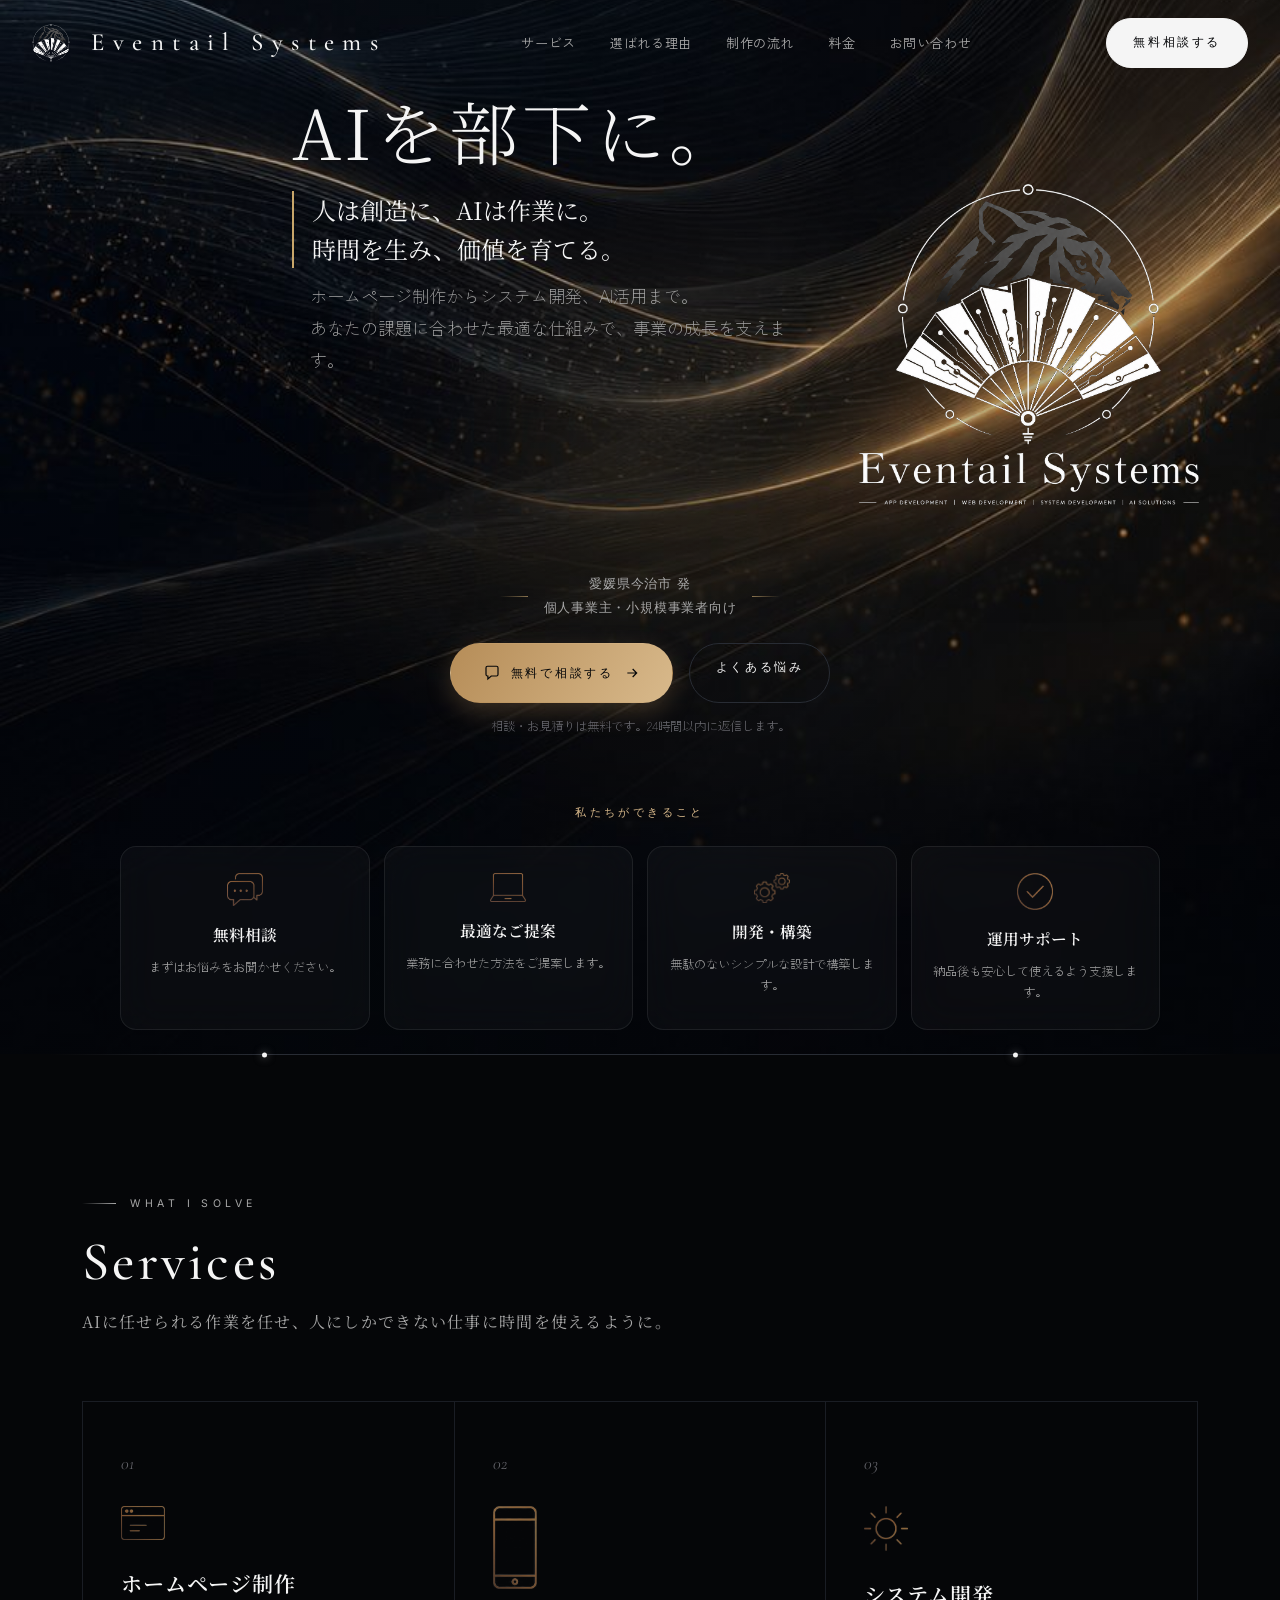
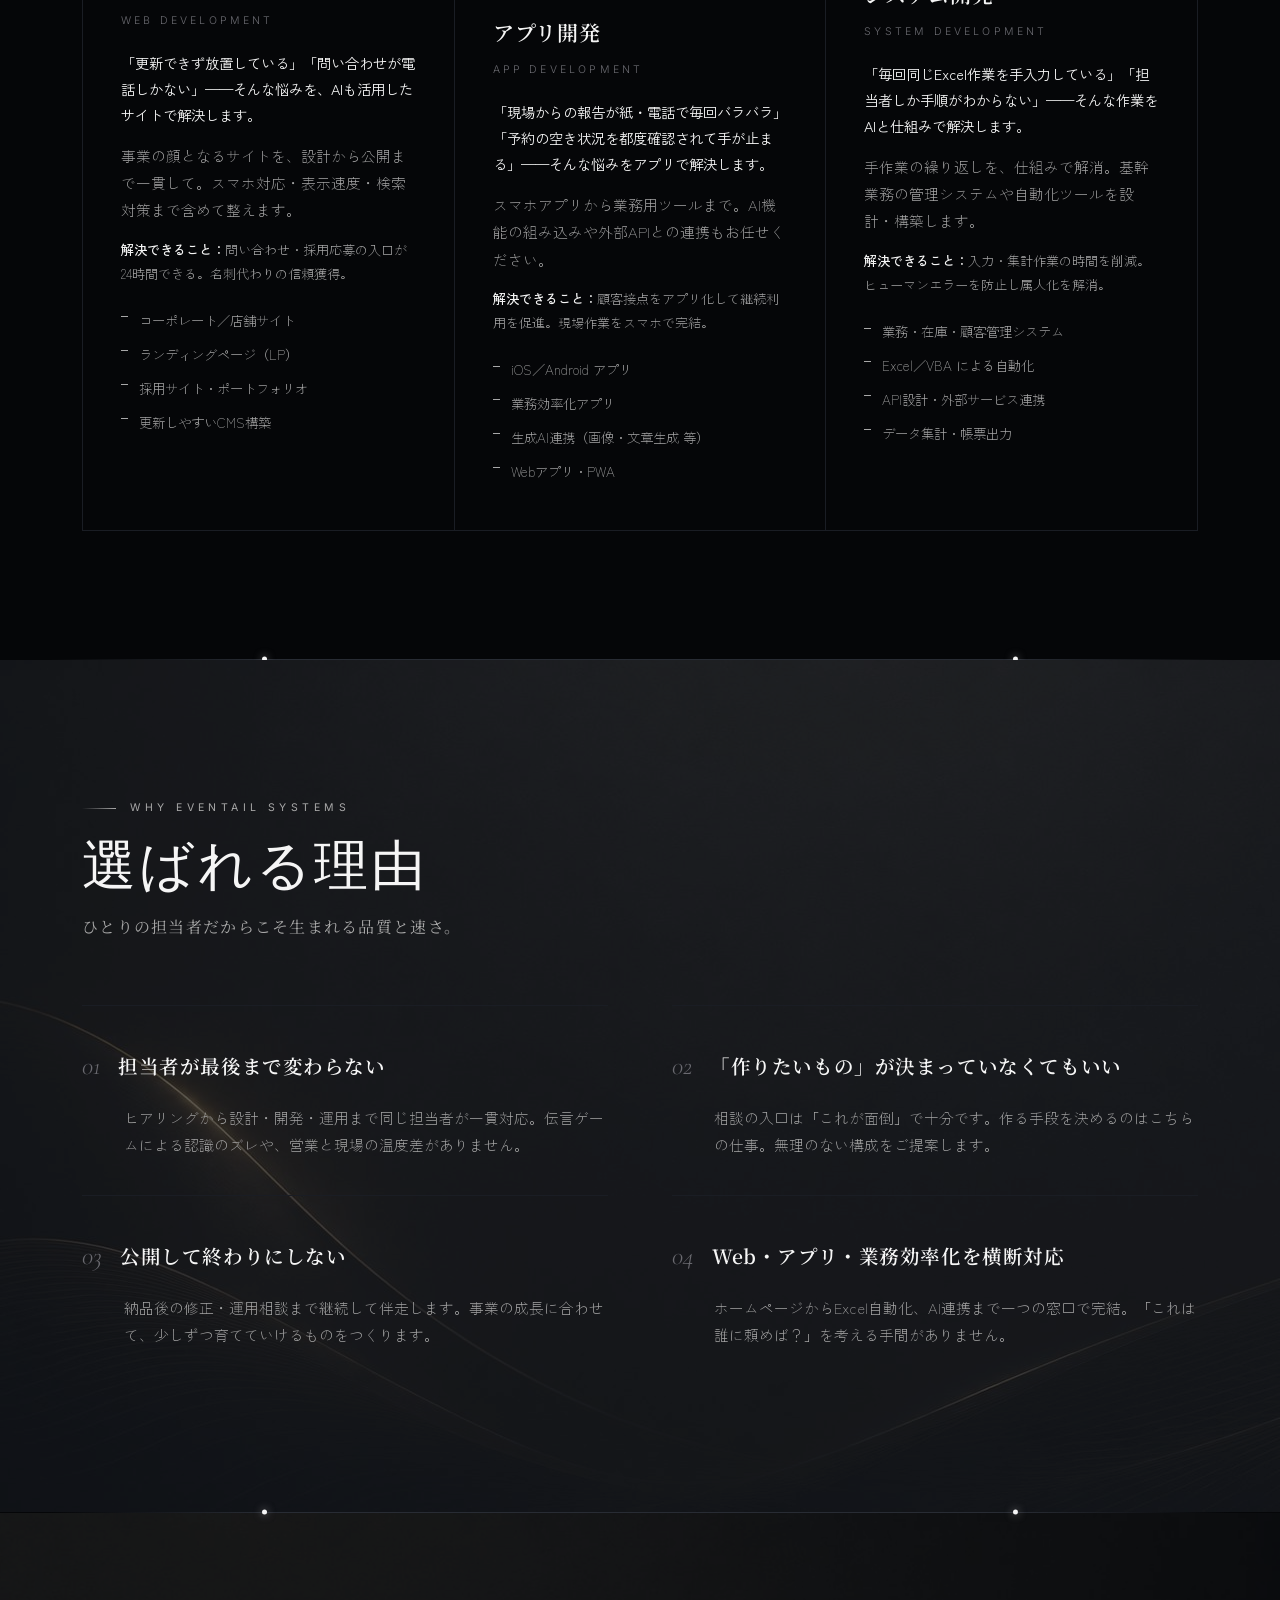
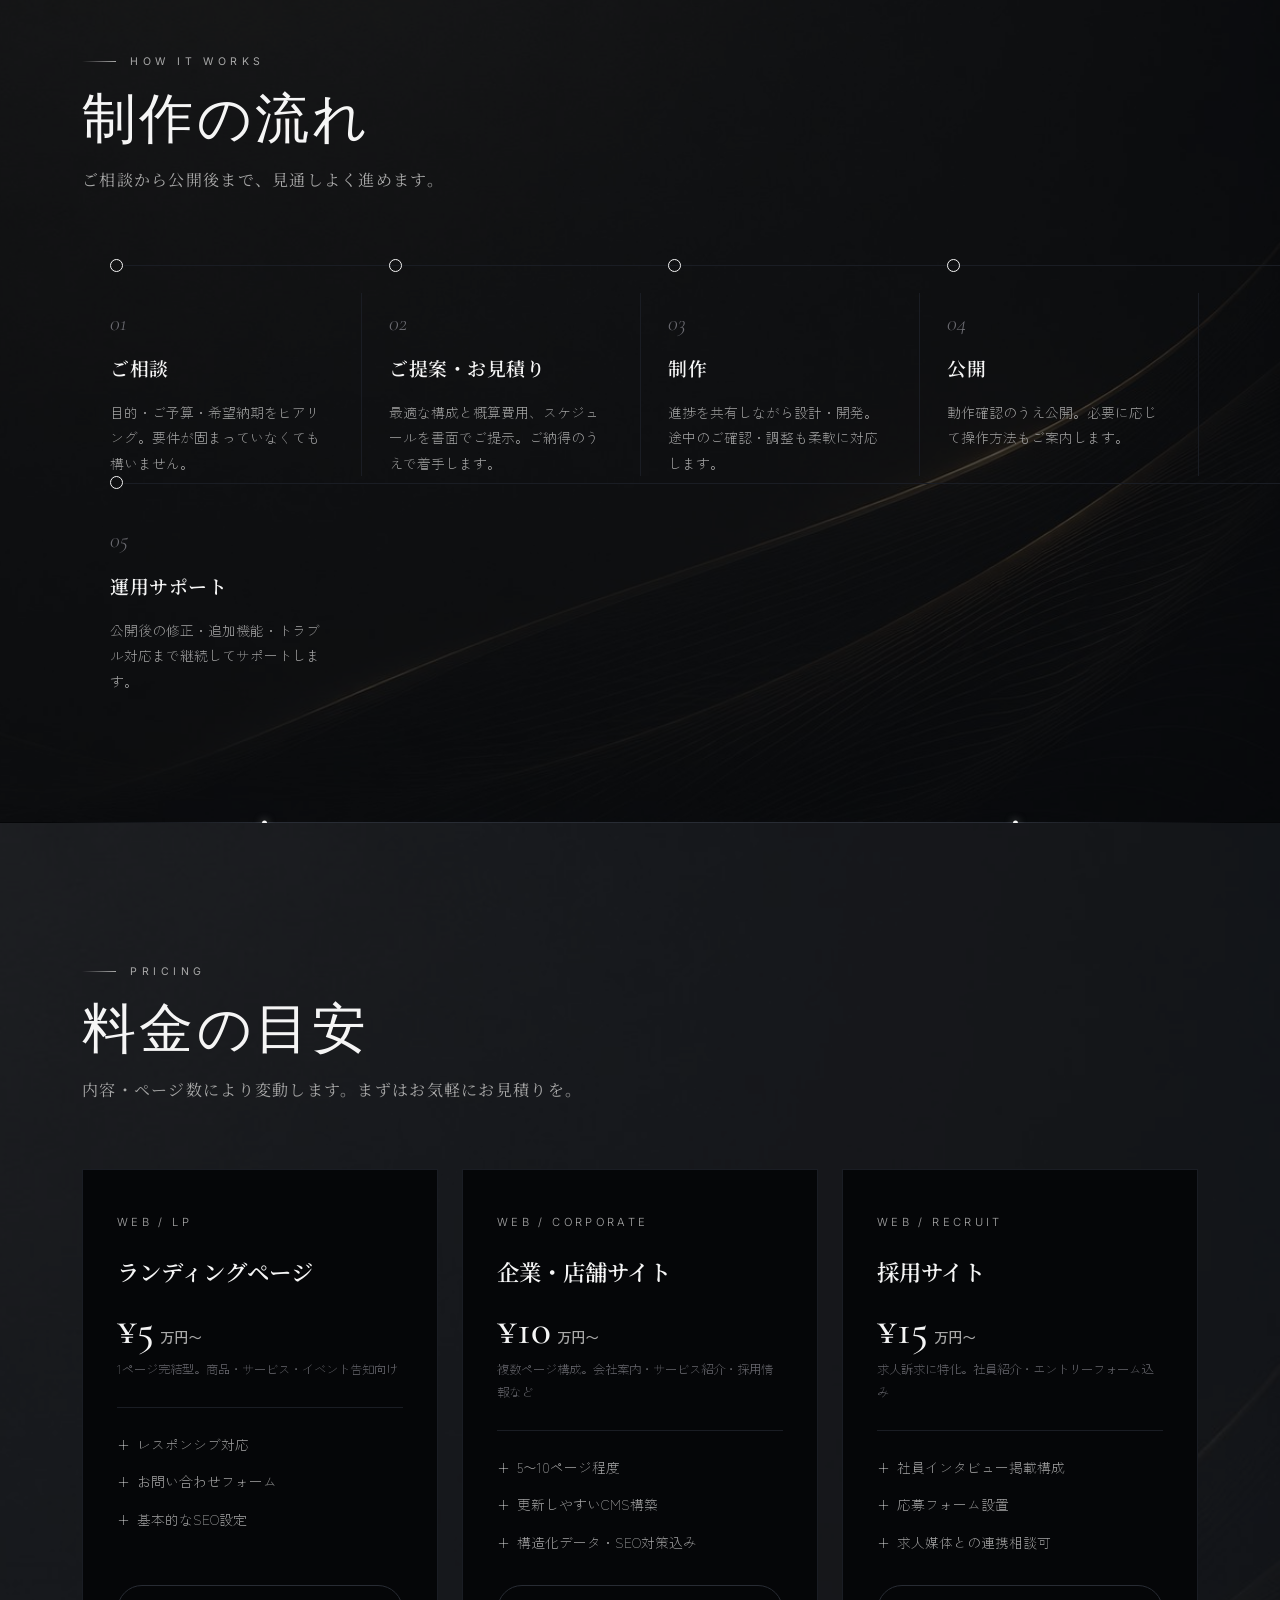
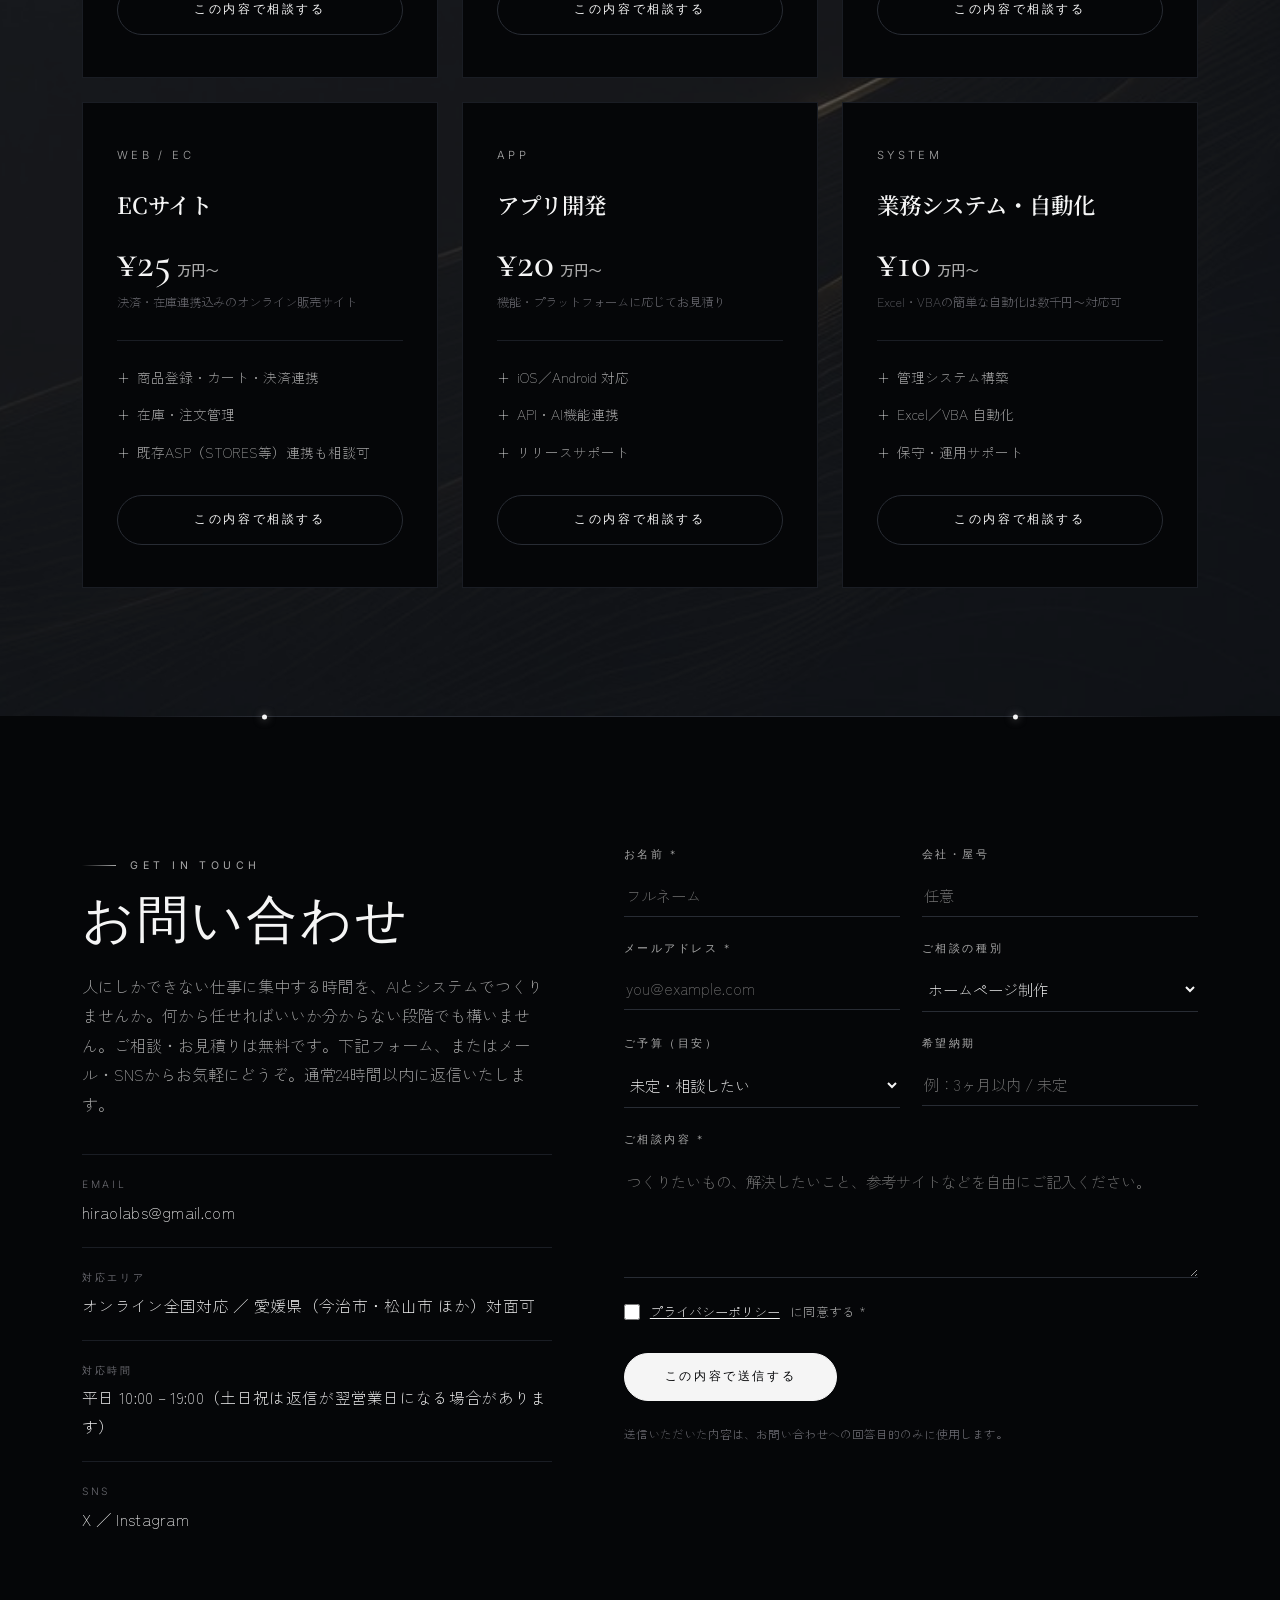
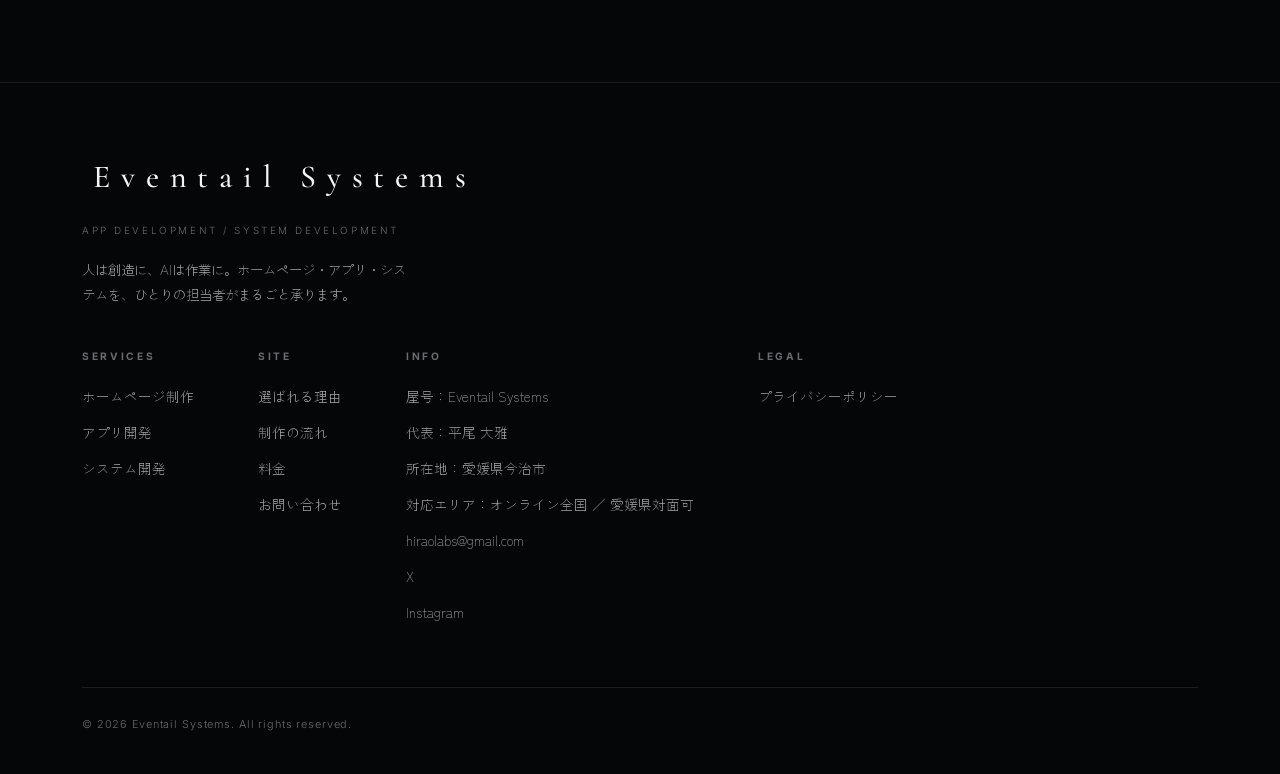
==== docs/index.html @ 1bb15b41 "文字編集" ====
<!DOCTYPE html>
<html lang="ja">
<head>
<meta charset="UTF-8">
<meta name="viewport" content="width=device-width, initial-scale=1.0">
<title>ホームページ制作・アプリ開発・システム開発 | Eventail Systems（愛媛・今治）</title>
<meta name="description" content="愛媛県今治市のEventail Systems（エヴァンタイユ システムズ）。AIを部下に、人は創造に集中できる仕組みをつくります。ホームページ制作・システム開発・AI活用を、ヒアリングから運用までひとりの担当者が一気通貫で対応。小規模事業者・個人事業主向け。無料相談受付中。">
<meta name="robots" content="index,follow">
<meta name="geo.region" content="JP-38">
<meta name="geo.placename" content="今治市">
<meta name="facebook-domain-verification" content="i5jnhvhtdbyv1d5fhhx26znxi2x3xw" />
<link rel="canonical" href="https://eventailsystems.com/">

<!-- ================= OGP / SNS シェア用 ================= -->
<meta property="og:type" content="website">
<meta property="og:site_name" content="Eventail Systems">
<meta property="og:title" content="ホームページ制作・アプリ開発・システム開発 | Eventail Systems（愛媛・今治）">
<meta property="og:description" content="AIを部下に。人は創造に、AIは作業に。愛媛県今治市のEventail Systemsが、ホームページ制作からシステム開発、AI活用まで事業の成長を支えます。">
<meta property="og:url" content="https://eventailsystems.com/">
<meta property="og:image" content="https://eventailsystems.com/assets/images/ogp.png">
<meta property="og:locale" content="ja_JP">
<meta name="twitter:card" content="summary_large_image">
<meta name="twitter:title" content="ホームページ制作・アプリ開発・システム開発 | Eventail Systems（愛媛・今治）">
<meta name="twitter:description" content="AIを部下に。人は創造に、AIは作業に。時間を生み、価値を育てる。愛媛県今治市のEventail Systems。">
<meta name="twitter:image" content="https://eventailsystems.com/assets/images/ogp.png">
<meta name="twitter:site" content="@EventailSystems">

<link rel="preconnect" href="https://fonts.googleapis.com">
<link rel="preconnect" href="https://fonts.gstatic.com" crossorigin>
<link href="https://fonts.googleapis.com/css2?family=Cormorant+Garamond:ital,wght@0,400;0,500;0,600;1,400&family=Inter:wght@300;400;500&family=Noto+Serif+JP:wght@200;300;400;500;600&family=Shippori+Mincho:wght@400;500;600&family=Zen+Kaku+Gothic+New:wght@300;400;500;700&display=swap" rel="stylesheet">

<link rel="icon" type="image/x-icon" href="favicon.ico">
<link rel="icon" type="image/png" sizes="32x32" href="assets/images/icons/favicon-32.png">
<link rel="apple-touch-icon" href="assets/images/icons/apple-touch-icon.png">
<link rel="manifest" href="site.webmanifest">
<meta name="theme-color" content="#0a0a0b">

<!-- Google tag (gtag.js) -->
<script async src="https://www.googletagmanager.com/gtag/js?id=G-PSPBCJ99X8"></script>
<script>
  window.dataLayer = window.dataLayer || [];
  function gtag(){dataLayer.push(arguments);}
  gtag('js', new Date());
  gtag('config', 'G-PSPBCJ99X8');
</script>

<link rel="stylesheet" href="assets/css/style.css">

<!-- ================= 構造化データ ================= -->
<script type="application/ld+json">
{
  "@context": "https://schema.org",
  "@type": "ProfessionalService",
  "name": "Eventail Systems（エヴァンタイユ システムズ）",
  "url": "https://eventailsystems.com/",
  "description": "AIを部下に、人は創造に集中できる仕組みをつくる個人事業。愛媛県今治市を拠点に、ホームページ制作・アプリ開発・システム開発・AI活用を行う。",
  "image": "https://eventailsystems.com/assets/images/logo.png",
  "email": "hiraolabs@gmail.com",
  "founder": "平尾 大雅",
  "priceRange": "¥5,000〜",
  "address": {
    "@type": "PostalAddress",
    "addressRegion": "愛媛県",
    "addressLocality": "今治市",
    "addressCountry": "JP"
  },
  "areaServed": [
    { "@type": "AdministrativeArea", "name": "愛媛県" },
    { "@type": "Country", "name": "日本（オンライン全国対応）" }
  ],
  "knowsAbout": ["ホームページ制作", "アプリ開発", "システム開発", "Excel／VBA自動化", "AI連携"],
  "sameAs": [
    "https://x.com/EventailSystems",
    "https://www.instagram.com/eventail.systems/"
  ]
}
</script>
<script type="application/ld+json">
{
  "@context": "https://schema.org",
  "@type": "FAQPage",
  "mainEntity": [
    {
      "@type": "Question",
      "name": "個人事業主でも依頼できますか？",
      "acceptedAnswer": { "@type": "Answer", "text": "はい。個人事業主・小規模事業者のお客様が中心です。予算に応じたご提案が可能です。" }
    },
    {
      "@type": "Question",
      "name": "対面での打ち合わせは可能ですか？",
      "acceptedAnswer": { "@type": "Answer", "text": "愛媛県（今治市・松山市 ほか）は対面対応可能です。それ以外の地域はオンラインで全国対応しています。" }
    },
    {
      "@type": "Question",
      "name": "見積りだけでもお願いできますか？",
      "acceptedAnswer": { "@type": "Answer", "text": "はい、ご相談・お見積りは無料です。まだ要件が固まっていない段階でも歓迎します。" }
    }
  ]
}
</script>
</head>
<body>

<a class="skip-link" href="#main">本文へスキップ</a>

<!-- ================= INTRO（初回表示の演出） ================= -->
<div id="intro" class="intro" aria-hidden="true">
  <img src="assets/images/logo.png" alt="" width="160" height="151" class="intro-logo">
  <p class="intro-eyebrow">愛媛県今治市 発 ／ 個人事業主・小規模事業者むけ</p>
  <p class="intro-name">Eventail Systems</p>
</div>

<!-- ================= HEADER ================= -->
<header id="hdr">
  <a class="brand" href="#top">
    <img src="assets/images/logo-sm.png" alt="Eventail Systems ロゴ" width="38" height="37">
    <span class="name">Eventail Systems</span>
  </a>
  <nav class="links" aria-label="メインナビゲーション">
    <a href="#services">サービス</a>
    <a href="#why">選ばれる理由</a>
    <a href="#flow">制作の流れ</a>
    <a href="#pricing">料金</a>
    <!-- <a href="#works">制作事例</a> -->
    <a href="#contact">お問い合わせ</a>
  </nav>
  <a href="#contact" class="btn btn-solid">無料相談する</a>
  <button class="menu-toggle btn" aria-label="メニューを開く" aria-controls="mnav" aria-expanded="false" onclick="document.getElementById('mnav').classList.add('open');this.setAttribute('aria-expanded','true')">
    <svg width="22" height="14" viewBox="0 0 22 14" fill="none" stroke="currentColor" stroke-width="1.2" aria-hidden="true"><line x1="0" y1="1" x2="22" y2="1"/><line x1="0" y1="7" x2="22" y2="7"/><line x1="0" y1="13" x2="22" y2="13"/></svg>
  </button>
</header>

<div class="mobile-nav" id="mnav" role="dialog" aria-modal="true" aria-label="メニュー">
  <button class="close" aria-label="メニューを閉じる" onclick="closeNav()">
    <svg width="24" height="24" viewBox="0 0 24 24" fill="none" stroke="currentColor" stroke-width="1.2" aria-hidden="true"><line x1="4" y1="4" x2="20" y2="20"/><line x1="20" y1="4" x2="4" y2="20"/></svg>
  </button>
  <a href="#services" onclick="closeNav()">サービス</a>
  <a href="#why" onclick="closeNav()">選ばれる理由</a>
  <a href="#flow" onclick="closeNav()">制作の流れ</a>
  <a href="#pricing" onclick="closeNav()">料金</a>
  <!-- <a href="#works" onclick="closeNav()">制作事例</a> -->
  <a href="#contact" onclick="closeNav()">お問い合わせ</a>
</div>

<main id="main">

<!-- ================= HERO ================= -->
<section class="hero" id="top">
  <div class="hero-bg" aria-hidden="true">
    <div class="hero-glow"></div>
  </div>
  <!-- テキストは中央よりやや左寄り・大きめ表示、ロゴは右下に大きく独立配置 -->
  <div class="hero-top">
    <div class="hero-copy reveal" style="transition-delay:.05s">
      <h1><span class="nbr">AIを部下に。</span></h1>
      <p class="hero-lead">人は創造に、AIは作業に。<br class="br-mobile">時間を生み、価値を育てる。</p>
      <p class="hero-sub">ホームページ制作からシステム開発、AI活用まで。<br class="br-mobile">あなたの課題に合わせた最適な仕組みで、事業の成長を支えます。</p>
    </div>
    <img class="hero-logo reveal" src="assets/images/logo.png" alt="Eventail Systems" width="360" height="339" fetchpriority="high" style="transition-delay:.16s">
  </div>
  <!-- 所在地表示：左右に細いラインを配置した2行構成 -->
  <p class="hero-locale reveal" style="transition-delay:.26s">
    <span class="hero-locale-line" aria-hidden="true"></span>
    <span class="hero-locale-text">愛媛県今治市 発<br>個人事業主・小規模事業者向け</span>
    <span class="hero-locale-line" aria-hidden="true"></span>
  </p>
  <div class="hero-cta reveal" style="transition-delay:.4s">
    <a href="#contact" class="btn btn-gold">
      <svg viewBox="0 0 24 24" width="18" height="18" fill="none" stroke="currentColor" stroke-width="1.6" aria-hidden="true"><path d="M4 5a2 2 0 0 1 2-2h12a2 2 0 0 1 2 2v9a2 2 0 0 1-2 2h-7l-4.5 4v-4H6a2 2 0 0 1-2-2z"/></svg>
      無料で相談する
      <svg viewBox="0 0 24 24" width="16" height="16" fill="none" stroke="currentColor" stroke-width="1.8" aria-hidden="true"><path d="M5 12h14M13 6l6 6-6 6"/></svg>
    </a>
    <a href="#services" class="btn">よくある悩み</a>
  </div>
  <p class="hero-note">相談・お見積りは無料です。24時間以内に返信します。</p>

  <div class="hero-steps">
    <span class="hero-steps-title">私たちができること</span>
    <div class="hero-steps-grid">
      <div class="hero-step">
        <img src="assets/images/icons-hero/icon-consult.png" alt="" aria-hidden="true" loading="lazy">
        <h3>無料相談</h3>
        <p>まずはお悩みをお聞かせください。</p>
      </div>
      <div class="hero-step">
        <img src="assets/images/icons-hero/icon-proposal.png" alt="" aria-hidden="true" loading="lazy">
        <h3>最適なご提案</h3>
        <p>業務に合わせた方法をご提案します。</p>
      </div>
      <div class="hero-step">
        <img src="assets/images/icons-hero/icon-development.png" alt="" aria-hidden="true" loading="lazy">
        <h3>開発・構築</h3>
        <p>無駄のないシンプルな設計で構築します。</p>
      </div>
      <div class="hero-step">
        <img src="assets/images/icons-hero/icon-support.png" alt="" aria-hidden="true" loading="lazy">
        <h3>運用サポート</h3>
        <p>納品後も安心して使えるよう支援します。</p>
      </div>
    </div>
  </div>
</section>

<div class="divider"></div>

<!-- ================= SERVICES ================= -->
<section id="services">
  <div class="wrap">
    <div class="s-head reveal">
      <div class="left">
        <span class="eyebrow">What I solve</span>
        <h2>Services</h2>
        <p class="jp">AIに任せられる作業を任せ、人にしかできない仕事に時間を使えるように。</p>
      </div>
    </div>
    <div class="svc-grid">
      <article class="svc reveal">
        <span class="idx">01</span>
        <div class="icon" aria-hidden="true"><img src="assets/images/icons-hero/icon-web.png" alt="" loading="lazy"></div>
        <h3>ホームページ制作</h3>
        <div class="en">Web Development</div>
        <p class="pain">「更新できず放置している」「問い合わせが電話しかない」——そんな悩みを、AIも活用したサイトで解決します。</p>
        <p>事業の顔となるサイトを、設計から公開まで一貫して。スマホ対応・表示速度・検索対策まで含めて整えます。</p>
        <p class="benefit"><strong>解決できること：</strong>問い合わせ・採用応募の入口が24時間できる。名刺代わりの信頼獲得。</p>
        <ul>
          <li>コーポレート／店舗サイト</li>
          <li>ランディングページ（LP）</li>
          <li>採用サイト・ポートフォリオ</li>
          <li>更新しやすいCMS構築</li>
        </ul>
      </article>
      <article class="svc reveal">
        <span class="idx">02</span>
        <div class="icon" aria-hidden="true"><img src="assets/images/icons-hero/icon-app.png" alt="" loading="lazy"></div>
        <h3>アプリ開発</h3>
        <div class="en">App Development</div>
        <p class="pain">「現場からの報告が紙・電話で毎回バラバラ」「予約の空き状況を都度確認されて手が止まる」——そんな悩みをアプリで解決します。</p>
        <p>スマホアプリから業務用ツールまで。AI機能の組み込みや外部APIとの連携もお任せください。</p>
        <p class="benefit"><strong>解決できること：</strong>顧客接点をアプリ化して継続利用を促進。現場作業をスマホで完結。</p>
        <ul>
          <li>iOS／Android アプリ</li>
          <li>業務効率化アプリ</li>
          <li>生成AI連携（画像・文章生成 等）</li>
          <li>Webアプリ・PWA</li>
        </ul>
      </article>
      <article class="svc reveal">
        <span class="idx">03</span>
        <div class="icon" aria-hidden="true"><img src="assets/images/icons-hero/icon-system.png" alt="" loading="lazy"></div>
        <h3>システム開発</h3>
        <div class="en">System Development</div>
        <p class="pain">「毎回同じExcel作業を手入力している」「担当者しか手順がわからない」——そんな作業をAIと仕組みで解決します。</p>
        <p>手作業の繰り返しを、仕組みで解消。基幹業務の管理システムや自動化ツールを設計・構築します。</p>
        <p class="benefit"><strong>解決できること：</strong>入力・集計作業の時間を削減。ヒューマンエラーを防止し属人化を解消。</p>
        <ul>
          <li>業務・在庫・顧客管理システム</li>
          <li>Excel／VBA による自動化</li>
          <li>API設計・外部サービス連携</li>
          <li>データ集計・帳票出力</li>
        </ul>
      </article>
    </div>
  </div>
</section>

<div class="divider"></div>

<!-- ================= WHY ================= -->
<section class="why texture-scatter pos-tl" id="why">
  <div class="wrap">
    <div class="s-head reveal">
      <div class="left">
        <span class="eyebrow">Why Eventail Systems</span>
        <h2>選ばれる理由</h2>
        <p class="jp">ひとりの担当者だからこそ生まれる品質と速さ。</p>
      </div>
    </div>
    <div class="why-grid">
      <div class="why-item reveal">
        <div class="k"><span class="n">01</span><h3>担当者が最後まで変わらない</h3></div>
        <p>ヒアリングから設計・開発・運用まで同じ担当者が一貫対応。伝言ゲームによる認識のズレや、営業と現場の温度差がありません。</p>
      </div>
      <div class="why-item reveal">
        <div class="k"><span class="n">02</span><h3>「作りたいもの」が決まっていなくてもいい</h3></div>
        <p>相談の入口は「これが面倒」で十分です。作る手段を決めるのはこちらの仕事。無理のない構成をご提案します。</p>
      </div>
      <div class="why-item reveal">
        <div class="k"><span class="n">03</span><h3>公開して終わりにしない</h3></div>
        <p>納品後の修正・運用相談まで継続して伴走します。事業の成長に合わせて、少しずつ育てていけるものをつくります。</p>
      </div>
      <div class="why-item reveal">
        <div class="k"><span class="n">04</span><h3>Web・アプリ・業務効率化を横断対応</h3></div>
        <p>ホームページからExcel自動化、AI連携まで一つの窓口で完結。「これは誰に頼めば？」を考える手間がありません。</p>
      </div>
    </div>
  </div>
</section>

<div class="divider"></div>

<!-- ================= FLOW ================= -->
<section id="flow" class="texture-scatter pos-tr">
  <div class="wrap">
    <div class="s-head reveal">
      <div class="left">
        <span class="eyebrow">How it works</span>
        <h2>制作の流れ</h2>
        <p class="jp">ご相談から公開後まで、見通しよく進めます。</p>
      </div>
    </div>
    <div class="flow">
      <div class="step reveal">
        <div class="dot"></div>
        <span class="num">01</span>
        <h3>ご相談</h3>
        <p>目的・ご予算・希望納期をヒアリング。要件が固まっていなくても構いません。</p>
      </div>
      <div class="step reveal">
        <div class="dot"></div>
        <span class="num">02</span>
        <h3>ご提案・お見積り</h3>
        <p>最適な構成と概算費用、スケジュールを書面でご提示。ご納得のうえで着手します。</p>
      </div>
      <div class="step reveal">
        <div class="dot"></div>
        <span class="num">03</span>
        <h3>制作</h3>
        <p>進捗を共有しながら設計・開発。途中のご確認・調整も柔軟に対応します。</p>
      </div>
      <div class="step reveal">
        <div class="dot"></div>
        <span class="num">04</span>
        <h3>公開</h3>
        <p>動作確認のうえ公開。必要に応じて操作方法もご案内します。</p>
      </div>
      <div class="step reveal">
        <div class="dot"></div>
        <span class="num">05</span>
        <h3>運用サポート</h3>
        <p>公開後の修正・追加機能・トラブル対応まで継続してサポートします。</p>
      </div>
    </div>
  </div>
</section>

<div class="divider"></div>

<!-- ================= PRICING ================= -->
<section class="pricing texture-scatter pos-br" id="pricing">
  <div class="wrap">
    <div class="s-head reveal">
      <div class="left">
        <span class="eyebrow">Pricing</span>
        <h2>料金の目安</h2>
        <p class="jp">内容・ページ数により変動します。まずはお気軽にお見積りを。</p>
      </div>
    </div>
    <div class="plan-grid">
      <div class="plan reveal">
        <div class="tier">Web / LP</div>
        <div class="name">ランディングページ</div>
        <div class="price">¥<span>5</span><small>万円〜</small></div>
        <div class="note">1ページ完結型。商品・サービス・イベント告知向け</div>
        <ul>
          <li>レスポンシブ対応</li>
          <li>お問い合わせフォーム</li>
          <li>基本的なSEO設定</li>
        </ul>
        <a href="#contact" class="btn">この内容で相談する</a>
      </div>
      <div class="plan reveal">
        <div class="tier">Web / Corporate</div>
        <div class="name">企業・店舗サイト</div>
        <div class="price">¥<span>10</span><small>万円〜</small></div>
        <div class="note">複数ページ構成。会社案内・サービス紹介・採用情報など</div>
        <ul>
          <li>5〜10ページ程度</li>
          <li>更新しやすいCMS構築</li>
          <li>構造化データ・SEO対策込み</li>
        </ul>
        <a href="#contact" class="btn">この内容で相談する</a>
      </div>
      <div class="plan reveal">
        <div class="tier">Web / Recruit</div>
        <div class="name">採用サイト</div>
        <div class="price">¥<span>15</span><small>万円〜</small></div>
        <div class="note">求人訴求に特化。社員紹介・エントリーフォーム込み</div>
        <ul>
          <li>社員インタビュー掲載構成</li>
          <li>応募フォーム設置</li>
          <li>求人媒体との連携相談可</li>
        </ul>
        <a href="#contact" class="btn">この内容で相談する</a>
      </div>
      <div class="plan reveal">
        <div class="tier">Web / EC</div>
        <div class="name">ECサイト</div>
        <div class="price">¥<span>25</span><small>万円〜</small></div>
        <div class="note">決済・在庫連携込みのオンライン販売サイト</div>
        <ul>
          <li>商品登録・カート・決済連携</li>
          <li>在庫・注文管理</li>
          <li>既存ASP（STORES等）連携も相談可</li>
        </ul>
        <a href="#contact" class="btn">この内容で相談する</a>
      </div>
      <div class="plan reveal">
        <div class="tier">App</div>
        <div class="name">アプリ開発</div>
        <div class="price">¥<span>20</span><small>万円〜</small></div>
        <div class="note">機能・プラットフォームに応じてお見積り</div>
        <ul>
          <li>iOS／Android 対応</li>
          <li>API・AI機能連携</li>
          <li>リリースサポート</li>
        </ul>
        <a href="#contact" class="btn">この内容で相談する</a>
      </div>
      <div class="plan reveal">
        <div class="tier">System</div>
        <div class="name">業務システム・自動化</div>
        <div class="price">¥<span>10</span><small>万円〜</small></div>
        <div class="note">Excel・VBAの簡単な自動化は数千円〜対応可</div>
        <ul>
          <li>管理システム構築</li>
          <li>Excel／VBA 自動化</li>
          <li>保守・運用サポート</li>
        </ul>
        <a href="#contact" class="btn">この内容で相談する</a>
      </div>
    </div>
  </div>
</section>

<div class="divider"></div>

<!-- ================= WORKS（制作事例）=================
     実績が整い次第、この行と最下部の閉じコメントを外せば復活します。
     実績掲載時はスクリーンショット＋実サイトURLの併記を推奨。
     ＜ここから無効化＞

<section id="works">
  <div class="wrap">
    <div class="s-head reveal">
      <div class="left">
        <span class="eyebrow">Selected works</span>
        <h2>制作事例</h2>
        <p class="jp">実績準備中のため、まずは制作イメージのサンプルを掲載しています。</p>
      </div>
    </div>
    <div class="work-grid">
      <div class="work reveal">
        <div class="thumb"><span class="tag">サンプル ／ Web</span><svg viewBox="0 0 60 60" aria-hidden="true"><rect x="8" y="14" width="44" height="32" rx="2"/><line x1="8" y1="22" x2="52" y2="22"/><line x1="16" y1="30" x2="40" y2="30"/><line x1="16" y1="36" x2="32" y2="36"/></svg></div>
        <div class="body"><h3>店舗向けコーポレートサイト（制作例）</h3><p>予約導線とアクセス情報を軸にした、地域店舗向けサイトの構成イメージです。</p></div>
      </div>
      <div class="work reveal">
        <div class="thumb"><span class="tag">サンプル ／ App</span><svg viewBox="0 0 60 60" aria-hidden="true"><rect x="20" y="8" width="20" height="44" rx="3"/><line x1="20" y1="15" x2="40" y2="15"/><line x1="20" y1="45" x2="40" y2="45"/></svg></div>
        <div class="body"><h3>在庫管理アプリ（制作例）</h3><p>現場スタッフがスマホから在庫を更新できる、業務効率化アプリの構成イメージです。</p></div>
      </div>
      <div class="work reveal">
        <div class="thumb"><span class="tag">サンプル ／ System</span><svg viewBox="0 0 60 60" aria-hidden="true"><circle cx="30" cy="30" r="9"/><path d="M30 12v6M30 42v6M12 30h6M42 30h6"/></svg></div>
        <div class="body"><h3>Excel帳票自動作成ツール（制作例）</h3><p>手入力していた帳票作成をワンクリック化する、VBA自動化ツールの構成イメージです。</p></div>
      </div>
    </div>
    <p class="works-note">※ 上記は公開実績ではなく、制作内容をイメージしていただくためのサンプルです。実績が整い次第、随時掲載してまいります。</p>
  </div>
</section>

<div class="divider"></div>

     ＜ここまで無効化＞ -->

<!-- ================= CONTACT ================= -->
<section id="contact">
  <div class="wrap">
    <div class="contact-grid">
      <div class="contact-info reveal">
        <span class="eyebrow">Get in touch</span>
        <h2>お問い合わせ</h2>
        <p>人にしかできない仕事に集中する時間を、AIとシステムでつくりませんか。何から任せればいいか分からない段階でも構いません。ご相談・お見積りは無料です。下記フォーム、またはメール・SNSからお気軽にどうぞ。通常24時間以内に返信いたします。</p>
        <div class="info-row">
          <span class="lbl">Email</span>
          <span class="val">hiraolabs@gmail.com</span>
        </div>
        <div class="info-row">
          <span class="lbl">対応エリア</span>
          <span class="val">オンライン全国対応 ／ 愛媛県（今治市・松山市 ほか）対面可</span>
        </div>
        <div class="info-row">
          <span class="lbl">対応時間</span>
          <span class="val">平日 10:00 – 19:00（土日祝は返信が翌営業日になる場合があります）</span>
        </div>
        <div class="info-row">
          <span class="lbl">SNS</span>
          <span class="val">
            <a href="https://x.com/EventailSystems" target="_blank" rel="noopener">X</a>
            ／
            <a href="https://www.instagram.com/eventail.systems/" target="_blank" rel="noopener">Instagram</a>
          </span>
        </div>
      </div>

      <!--
        送信先：Formspree を利用（https://formspree.io/）
        1. Formspreeでアカウント作成 → フォームを新規作成
        2. 発行される endpoint（https://formspree.io/f/xxxxxxx）を action に設定
        3. 無料プランは月50件まで。件数が増えたら有料プラン検討
      -->
      <form class="reveal" id="contactForm" action="https://formspree.io/f/your-form-id" method="POST">
        <div class="field-row">
          <div class="field">
            <label for="name">お名前 *</label>
            <input type="text" id="name" name="name" placeholder="フルネーム" required>
          </div>
          <div class="field">
            <label for="company">会社・屋号</label>
            <input type="text" id="company" name="company" placeholder="任意">
          </div>
        </div>
        <div class="field-row">
          <div class="field">
            <label for="email">メールアドレス *</label>
            <input type="email" id="email" name="email" placeholder="you@example.com" required>
          </div>
          <div class="field">
            <label for="type">ご相談の種別</label>
            <select id="type" name="type">
              <option>ホームページ制作</option>
              <option>アプリ開発</option>
              <option>システム開発</option>
              <option>まだ決まっていない／その他</option>
            </select>
          </div>
        </div>
        <div class="field-row">
          <div class="field">
            <label for="budget">ご予算（目安）</label>
            <select id="budget" name="budget">
              <option>未定・相談したい</option>
              <option>〜10万円</option>
              <option>10〜30万円</option>
              <option>30〜50万円</option>
              <option>50万円〜</option>
            </select>
          </div>
          <div class="field">
            <label for="deadline">希望納期</label>
            <input type="text" id="deadline" name="deadline" placeholder="例：3ヶ月以内 / 未定">
          </div>
        </div>
        <div class="field">
          <label for="message">ご相談内容 *</label>
          <textarea id="message" name="message" placeholder="つくりたいもの、解決したいこと、参考サイトなどを自由にご記入ください。" required></textarea>
        </div>
        <!-- スパム対策用ハニーポット（人には見えない） -->
        <input type="text" name="_gotcha" style="display:none" tabindex="-1" autocomplete="off">
        <label class="field-check">
          <input type="checkbox" required>
          <a href="privacy.html" target="_blank" rel="noopener">プライバシーポリシー</a>に同意する *
        </label>
        <button type="submit" class="btn btn-solid">この内容で送信する</button>
        <p class="form-note">送信いただいた内容は、お問い合わせへの回答目的のみに使用します。</p>
      </form>
    </div>
  </div>
</section>

</main>

<!-- ================= FOOTER ================= -->
<footer>
  <div class="wrap">
    <div class="foot-top">
      <div class="foot-brand">
        <div class="name">Eventail Systems</div>
        <div class="tag">App Development / System Development</div>
        <p>人は創造に、AIは作業に。ホームページ・アプリ・システムを、ひとりの担当者がまるごと承ります。</p>
      </div>
      <div class="foot-cols">
        <div class="foot-col">
          <h4>Services</h4>
          <a href="#services">ホームページ制作</a>
          <a href="#services">アプリ開発</a>
          <a href="#services">システム開発</a>
        </div>
        <div class="foot-col">
          <h4>Site</h4>
          <a href="#why">選ばれる理由</a>
          <a href="#flow">制作の流れ</a>
          <a href="#pricing">料金</a>
          <!-- <a href="#works">制作事例</a> -->
          <a href="#contact">お問い合わせ</a>
        </div>
        <div class="foot-col">
          <h4>Info</h4>
          <span>屋号：Eventail Systems</span>
          <span>代表：平尾 大雅</span>
          <span>所在地：愛媛県今治市</span>
          <span>対応エリア：オンライン全国 ／ 愛媛県対面可</span>
          <a href="mailto:hiraolabs@gmail.com">hiraolabs@gmail.com</a>
          <a href="https://x.com/EventailSystems" target="_blank" rel="noopener">X</a>
          <a href="https://www.instagram.com/eventail.systems/" target="_blank" rel="noopener">Instagram</a>
        </div>
        <div class="foot-col">
          <h4>Legal</h4>
          <a href="privacy.html">プライバシーポリシー</a>
          <!-- <span class="ph">【適格請求書発行事業者 登録番号 等を記載する場合はこちら】</span> -->
        </div>
      </div>
    </div>
    <div class="foot-bottom">
      <small>© <span id="yr"></span> Eventail Systems. All rights reserved.</small>
    </div>
  </div>
</footer>

<script src="assets/js/main.js"></script>
</body>
</html>
---- docs/assets/css/style.css ----
:root{
  --ink:#050608;
  --ink-2:#0d0f13;
  --panel:#12141a;
  --line:#282c34;
  --line-soft:#1a1d24;
  --white:#f5f5f5;
  --smoke:#a8a8a8;
  --smoke-dim:#6a6a70;
  --gold:#c8a66a;
  --gold-2:#d8b98b;
  --gold-3:#b68d58;
  --gold-dim:#8a744f;
  --display:"Cormorant Garamond",serif;
  --jp-serif:"Noto Serif JP","Shippori Mincho",serif;
  --jp:"Zen Kaku Gothic New",sans-serif;
  --util:"Inter",sans-serif;
}
*{margin:0;padding:0;box-sizing:border-box}
html{scroll-behavior:smooth;overflow-x:hidden;max-width:100%}
body{
  background:var(--ink);
  color:var(--white);
  font-family:var(--jp);
  font-weight:300;
  line-height:1.85;
  -webkit-font-smoothing:antialiased;
  overflow-x:hidden;
  position:relative;
}
/* ゴールドの波模様テクスチャをセクションごとにまばらに配置 */
.texture-scatter{position:relative}
.texture-scatter::before{
  content:"";position:absolute;inset:0;z-index:0;pointer-events:none;
  background-image:url("../images/texture-gold-wave.jpg");
  background-repeat:no-repeat;background-size:cover;
  opacity:.32;mix-blend-mode:screen;
}
.texture-scatter.pos-tl::before{background-position:left top}
.texture-scatter.pos-br::before{background-position:right bottom}
.texture-scatter.pos-tr::before{background-position:right top}
.texture-scatter > .wrap{position:relative;z-index:1}
a{color:inherit;text-decoration:none}
img{display:block;max-width:100%}

/* ---------- utility type ---------- */
.eyebrow{
  font-family:var(--util);
  font-size:.66rem;
  font-weight:400;
  letter-spacing:.42em;
  text-transform:uppercase;
  color:var(--smoke);
  display:inline-flex;
  align-items:center;
  gap:.9rem;
}
.eyebrow::before{
  content:"";
  width:34px;height:1px;
  background:linear-gradient(90deg,transparent,var(--smoke));
}
.section-num{
  font-family:var(--display);
  font-style:italic;
  font-size:1.05rem;
  color:var(--smoke-dim);
}

/* ---------- wrappers ---------- */
.wrap{max-width:1180px;margin:0 auto;padding:0 32px}
section{position:relative;padding:128px 0}

/* circuit divider */
.divider{position:relative;height:1px;max-width:1180px;margin:0 auto;
  background:linear-gradient(90deg,transparent,var(--line) 18%,var(--line) 82%,transparent)}
.divider::before,.divider::after{content:"";position:absolute;top:50%;
  width:5px;height:5px;border-radius:50%;background:var(--white);transform:translateY(-50%);
  box-shadow:0 0 8px rgba(247,247,245,.5)}
.divider::before{left:18%}
.divider::after{right:18%}

/* ---------- accessibility ---------- */
.skip-link{position:absolute;left:-999px;top:auto;background:var(--white);color:var(--ink);
  padding:12px 20px;z-index:1000;border-radius:0 0 8px 0}
.skip-link:focus{left:0;top:0}
a:focus-visible,button:focus-visible,input:focus-visible,select:focus-visible,textarea:focus-visible{
  outline:2px solid var(--white);outline-offset:2px}

/* ---------- intro ---------- */
.intro{
  position:fixed;inset:0;z-index:300;
  display:flex;flex-direction:column;align-items:center;justify-content:center;gap:18px;
  background:var(--ink);
  opacity:1;visibility:visible;
  transition:opacity 1s ease,visibility 1s ease;
}
.intro-logo{width:160px;height:auto}
.intro-eyebrow{font-family:var(--util);font-size:.72rem;letter-spacing:.2em;color:var(--smoke);
  text-align:center;padding:0 20px;line-height:1.8}
.intro-name{font-family:var(--display);font-size:1.6rem;letter-spacing:.3em;padding-left:.3em;
  color:var(--white)}
.intro.intro-hide{opacity:0;visibility:hidden;pointer-events:none}
body.intro-active{overflow:hidden}

/* ---------- header ---------- */
header{
  position:fixed;top:0;left:0;right:0;z-index:100;
  display:flex;align-items:center;justify-content:space-between;
  padding:18px 32px;
  background:rgba(10,10,11,0);
  border-bottom:1px solid transparent;
  transition:background .4s ease,border-color .4s ease,padding .4s ease;
}
header.scrolled{
  /* スクロール時：背景を少し濃くし、ぼかしを強めて高級感のあるガラス表現に */
  background:rgba(5,6,8,.78);
  backdrop-filter:blur(20px);
  -webkit-backdrop-filter:blur(20px);
  border-bottom:1px solid var(--line-soft);
  padding:12px 32px;
}
.brand{display:flex;align-items:center;gap:13px}
.brand img{width:38px;height:38px;border-radius:50%}
.brand .name{font-family:var(--display);font-size:1.55rem;letter-spacing:.34em;
  padding-left:.34em;font-weight:500}
nav.links{display:flex;gap:34px;align-items:center}
nav.links a{font-size:.82rem;letter-spacing:.05em;color:var(--smoke);
  transition:color .3s;position:relative;font-weight:400}
nav.links a:hover{color:var(--white)}
nav.links a::after{content:"";position:absolute;left:0;bottom:-6px;width:0;height:1px;
  background:var(--white);transition:width .3s}
nav.links a:hover::after{width:100%}
.btn{
  font-family:var(--util);font-size:.74rem;letter-spacing:.22em;text-transform:uppercase;
  border:1px solid var(--line);color:var(--white);
  padding:13px 26px;border-radius:999px;cursor:pointer;background:transparent;
  transition:background .35s,border-color .35s,color .35s;white-space:nowrap;
}
.btn:hover{background:var(--white);color:var(--ink);border-color:var(--white)}
.btn-solid{background:var(--white);color:var(--ink);border-color:var(--white)}
.btn-solid:hover{background:transparent;color:var(--white);border-color:var(--line)}
.btn-gold{background:linear-gradient(120deg,var(--gold-3) 0%,var(--gold-2) 100%);
  color:var(--ink);border-color:transparent;
  display:inline-flex;align-items:center;justify-content:center;gap:10px;
  height:60px;padding:0 32px;font-size:.78rem;
  box-shadow:0 8px 24px rgba(184,141,88,.28);
  transition:background .35s,box-shadow .35s,transform .35s}
.btn-gold:hover{background:linear-gradient(120deg,var(--gold-2) 0%,var(--gold-3) 100%);
  color:var(--ink);border-color:transparent;
  transform:translateY(-3px);box-shadow:0 14px 34px rgba(216,185,139,.4)}
.btn-gold:active{transform:scale(.97);box-shadow:0 6px 16px rgba(184,141,88,.3)}
.menu-toggle{display:none;background:none;border:none;color:var(--white);cursor:pointer;
  min-width:44px;min-height:44px;align-items:center;justify-content:center}
.menu-toggle:hover,.menu-toggle:focus,.menu-toggle:active{background:none;color:var(--white);border:none}

/* ---------- hero ---------- */
.hero{
  /* 動的ビューポート単位に対応（対応ブラウザではsvh/dvhが優先される） */
  min-height:100vh;min-height:100svh;
  display:flex;flex-direction:column;justify-content:center;
  align-items:center;text-align:center;padding:90px 32px 60px;overflow:hidden;
  position:relative}
/* Hero背景：撮り下ろしのゴールドウェーブ画像を使用（右下から光が流れる意匠を内包） */
.hero-bg{position:absolute;inset:0;z-index:0;overflow:hidden;pointer-events:none;
  background-image:url("../images/hero-bg.jpg");background-size:cover;
  background-position:center bottom;background-repeat:no-repeat}
.hero-bg::after{content:"";position:absolute;inset:0;
  /* 文字とロゴの可読性を確保するための暗めのオーバーレイ */
  background:linear-gradient(180deg,rgba(5,6,8,.35) 0%,rgba(5,6,8,.15) 35%,rgba(5,6,8,.55) 100%)}
.hero-glow{position:absolute;top:8%;left:50%;transform:translateX(-50%);
  width:min(70vw,760px);height:min(70vw,760px);border-radius:50%;
  background:radial-gradient(circle,rgba(200,166,106,.14) 0%,rgba(200,166,106,.04) 38%,transparent 68%);
  filter:blur(2px);animation:glow-pulse 10s ease-in-out infinite}
@keyframes glow-pulse{0%,100%{opacity:.75;transform:translateX(-50%) scale(1)}50%{opacity:1;transform:translateX(-50%) scale(1.06)}}
@keyframes logo-float{0%,100%{transform:translateY(0)}50%{transform:translateY(-10px)}}
/* Hero上部：テキストは中央よりやや左寄り・大きめ、ロゴは右下に大きく独立配置 */
.hero-top{width:100%;max-width:1040px;position:relative;z-index:2;
  padding-bottom:clamp(160px,44vw,320px)}
.hero-copy{width:100%;max-width:600px;margin:0 auto;margin-right:12%;
  text-align:left;position:relative;z-index:2}
.hero-logo{position:absolute;right:0;bottom:0;
  width:clamp(250px,58vw,470px);height:auto;z-index:1;
  filter:drop-shadow(0 0 60px rgba(0,0,0,.6));
  animation:logo-float 7s ease-in-out infinite}
.hero h1{font-family:var(--jp-serif);font-weight:300;font-size:clamp(2.1rem,8vw,3.4rem);
  line-height:1.35;letter-spacing:.06em;position:relative;z-index:2}
.hero h1 .light{color:var(--smoke);font-weight:300;font-size:.72em}
.hero h1 .nbr{display:inline-block}
.hero-lead{margin-top:20px;color:var(--white);font-size:1.3rem;font-weight:400;
  position:relative;z-index:2;line-height:1.6;padding-left:18px;
  border-left:2px solid var(--gold);font-family:var(--jp-serif)}
.hero-sub{margin-top:18px;color:var(--smoke);font-size:1rem;font-weight:300;
  position:relative;z-index:2;line-height:1.85;padding-left:18px}
.hero .lead{max-width:600px;margin:22px auto 0;color:var(--smoke);font-size:.9rem;
  font-weight:300;position:relative;z-index:2;line-height:2;
  text-shadow:0 0 24px var(--ink),0 0 48px var(--ink),0 2px 8px var(--ink)}
.hero-cta{display:flex;gap:16px;margin-top:32px;flex-wrap:wrap;justify-content:center;
  position:relative;z-index:2}
.scroll-cue{display:none}
/* 所在地表示：中央揃え・上下2行・左右に細いゴールドのライン */
.hero-locale{margin-top:24px;position:relative;z-index:2;
  display:flex;align-items:center;justify-content:center;gap:16px}
.hero-locale-line{width:28px;height:1px;background:linear-gradient(90deg,transparent,var(--gold-dim));flex:0 0 auto}
.hero-locale-line:last-child{background:linear-gradient(90deg,var(--gold-dim),transparent)}
.hero-locale-text{font-family:var(--util);font-size:.8rem;line-height:1.9;letter-spacing:.06em;
  color:var(--smoke);text-align:center}
.hero-note{margin-top:20px;font-size:.78rem;color:var(--smoke-dim);position:relative;z-index:2}

.hero-steps{width:100%;max-width:1040px;margin:64px auto 0;position:relative;z-index:2}
.hero-steps-title{display:block;text-align:center;font-family:var(--util);font-size:.7rem;
  letter-spacing:.3em;text-transform:uppercase;color:var(--gold-2);margin-bottom:24px}
.hero-steps-grid{display:grid;grid-template-columns:repeat(4,1fr);gap:14px}
.hero-step{background:rgba(255,255,255,.03);backdrop-filter:blur(20px);-webkit-backdrop-filter:blur(20px);
  border:1px solid rgba(255,255,255,.08);border-radius:16px;padding:26px 18px;text-align:center;
  transition:border-color .4s,transform .4s}
.hero-step:hover{border-color:rgba(200,166,106,.4);transform:translateY(-3px)}
.hero-step svg{width:34px;height:34px;stroke:var(--gold);fill:none;stroke-width:1.2;margin:0 auto 14px}
.hero-step img{width:36px;height:auto;margin:0 auto 14px;display:block}
.hero-step h3{font-family:var(--jp-serif);font-size:.98rem;font-weight:600;margin-bottom:8px}
.hero-step p{font-size:.78rem;color:var(--smoke);font-weight:300;line-height:1.7}

/* ---------- section heading ---------- */
.s-head{display:flex;align-items:flex-end;justify-content:space-between;gap:30px;
  margin-bottom:64px;flex-wrap:wrap}
.s-head .left{max-width:680px}
.s-head h2{font-family:var(--display);font-weight:500;font-size:clamp(2.1rem,5vw,3.4rem);
  letter-spacing:.06em;margin-top:20px;line-height:1.1}
.s-head .jp{font-family:var(--jp-serif);font-size:1rem;color:var(--smoke);margin-top:14px;
  font-weight:400;letter-spacing:.08em}

/* ---------- services ---------- */
.svc-grid{display:grid;grid-template-columns:repeat(3,1fr);gap:1px;background:var(--line-soft);
  border:1px solid var(--line-soft)}
.svc{background:var(--ink);padding:46px 38px;position:relative;transition:background .4s}
.svc:hover{background:var(--ink-2)}
.svc .idx{font-family:var(--display);font-style:italic;font-size:1.1rem;color:var(--smoke-dim)}
.svc .icon{margin:26px 0 24px}
.svc .icon svg{width:42px;height:42px;stroke:var(--white);fill:none;stroke-width:1.1}
.svc .icon img{width:44px;height:auto;display:block}
.svc h3{font-family:var(--jp-serif);font-size:1.32rem;font-weight:600;letter-spacing:.04em;
  margin-bottom:8px}
.svc .en{font-family:var(--util);font-size:.66rem;letter-spacing:.3em;text-transform:uppercase;
  color:var(--smoke-dim);margin-bottom:20px}
.svc p{color:var(--smoke);font-size:.92rem;font-weight:300}
.svc .pain{color:var(--white);font-size:.9rem;font-weight:400;margin-bottom:14px;line-height:1.8}
.svc .benefit{margin-top:14px;font-size:.82rem;color:var(--smoke);font-weight:300}
.svc .benefit strong{color:var(--white);font-weight:500}
.svc ul{margin-top:22px;list-style:none;display:flex;flex-direction:column;gap:9px}
.svc ul li{font-size:.84rem;color:var(--smoke);padding-left:18px;position:relative;font-weight:300}
.svc ul li::before{content:"";position:absolute;left:0;top:.62em;width:7px;height:1px;
  background:var(--smoke)}

/* ---------- why ---------- */
.why{background:var(--ink-2)}
.why-grid{display:grid;grid-template-columns:repeat(2,1fr);gap:1px 64px}
.why-item{padding:36px 0;border-top:1px solid var(--line-soft)}
.why-item .k{display:flex;align-items:baseline;gap:18px;margin-bottom:14px}
.why-item .k .n{font-family:var(--display);font-style:italic;font-size:1.6rem;color:var(--smoke-dim)}
.why-item .k h3{font-family:var(--jp-serif);font-size:1.22rem;font-weight:600;letter-spacing:.03em}
.why-item p{color:var(--smoke);font-size:.92rem;font-weight:300;padding-left:42px}

/* ---------- process ---------- */
.flow{display:grid;grid-template-columns:repeat(4,1fr);gap:0}
.step{padding:0 28px;position:relative}
.step:not(:last-child)::after{content:"";position:absolute;top:34px;right:-1px;
  width:1px;height:calc(100% - 34px);background:var(--line-soft)}
.step .dot{width:13px;height:13px;border-radius:50%;border:1px solid var(--white);
  position:relative;margin-bottom:30px}
.step .dot::before{content:"";position:absolute;top:50%;left:13px;width:100vw;height:1px;
  background:var(--line-soft);z-index:-1}
.step .num{font-family:var(--display);font-style:italic;font-size:1.4rem;color:var(--smoke-dim)}
.step h3{font-family:var(--jp-serif);font-size:1.18rem;font-weight:600;margin:8px 0 14px;
  letter-spacing:.03em}
.step p{color:var(--smoke);font-size:.86rem;font-weight:300}

/* ---------- pricing ---------- */
.pricing{background:var(--ink-2)}
.plan-grid{display:grid;grid-template-columns:repeat(3,1fr);gap:24px}
.plan{border:1px solid var(--line-soft);padding:42px 34px;background:var(--ink);
  display:flex;flex-direction:column;transition:border-color .4s,transform .4s}
.plan:hover{border-color:var(--line);transform:translateY(-4px)}
.plan .tier{font-family:var(--util);font-size:.7rem;letter-spacing:.3em;text-transform:uppercase;
  color:var(--smoke);margin-bottom:18px}
.plan .name{font-family:var(--jp-serif);font-size:1.4rem;font-weight:600;margin-bottom:18px}
.plan .price{font-family:var(--display);font-size:2.6rem;font-weight:500;line-height:1;
  margin-bottom:6px}
.plan .price small{font-size:.9rem;color:var(--smoke);font-family:var(--jp);margin-left:6px}
.plan .note{font-size:.78rem;color:var(--smoke-dim);margin-bottom:26px}
.plan ul{list-style:none;display:flex;flex-direction:column;gap:12px;
  border-top:1px solid var(--line-soft);padding-top:24px;margin-bottom:30px}
.plan ul li{font-size:.86rem;color:var(--smoke);font-weight:300;padding-left:20px;position:relative}
.plan ul li::before{content:"+";position:absolute;left:0;color:var(--white)}
.plan .btn{margin-top:auto;text-align:center}

/* ---------- works ---------- */
.work-grid{display:grid;grid-template-columns:repeat(3,1fr);gap:24px}
.work{border:1px solid var(--line-soft);background:var(--ink-2);overflow:hidden;
  transition:border-color .4s}
.work:hover{border-color:var(--line)}
.work .thumb{aspect-ratio:4/3;display:flex;align-items:center;justify-content:center;
  background:radial-gradient(circle at 50% 40%,#1b1b1f,#0c0c0e);position:relative;overflow:hidden}
.work .thumb svg{width:60%;height:60%;opacity:.32;stroke:var(--white);fill:none;stroke-width:.8}
.work .thumb .tag{position:absolute;top:14px;left:14px;font-family:var(--util);font-size:.6rem;
  letter-spacing:.22em;text-transform:uppercase;color:var(--smoke);border:1px solid var(--line);
  padding:4px 10px;border-radius:999px}
.work .body{padding:26px 24px}
.work .body h3{font-family:var(--jp-serif);font-size:1.1rem;font-weight:600;margin-bottom:8px}
.work .body p{font-size:.84rem;color:var(--smoke);font-weight:300}
.works-note{margin-top:30px;font-size:.78rem;color:var(--smoke-dim)}

/* ---------- contact ---------- */
.contact-grid{display:grid;grid-template-columns:0.9fr 1.1fr;gap:72px;align-items:start}
.contact-info h2{font-family:var(--display);font-weight:500;font-size:clamp(2.1rem,5vw,3.2rem);
  letter-spacing:.06em;margin:18px 0 22px;line-height:1.1}
.contact-info p{color:var(--smoke);font-weight:300;margin-bottom:34px}
.info-row{display:flex;flex-direction:column;gap:4px;padding:20px 0;border-top:1px solid var(--line-soft)}
.info-row .lbl{font-family:var(--util);font-size:.64rem;letter-spacing:.26em;text-transform:uppercase;
  color:var(--smoke-dim)}
.info-row .val{font-size:.98rem;letter-spacing:.02em}
form{display:flex;flex-direction:column;gap:22px}
.field{display:flex;flex-direction:column;gap:9px}
.field label{font-family:var(--util);font-size:.66rem;letter-spacing:.24em;text-transform:uppercase;
  color:var(--smoke)}
.field input,.field select,.field textarea{
  background:transparent;border:none;border-bottom:1px solid var(--line);
  color:var(--white);font-family:var(--jp);font-size:.96rem;font-weight:300;
  padding:10px 2px;transition:border-color .3s;
}
.field input:focus,.field select:focus,.field textarea:focus{outline:none;border-color:var(--white)}
.field select{cursor:pointer}
.field select option{background:var(--ink);color:var(--white)}
.field textarea{resize:vertical;min-height:120px;line-height:1.7}
.field-row{display:grid;grid-template-columns:1fr 1fr;gap:22px}
.form-note{font-size:.74rem;color:var(--smoke-dim);font-weight:300}
form .btn{align-self:flex-start;margin-top:6px;padding:15px 40px}
.field-check{display:flex;align-items:center;gap:10px;font-size:.82rem;color:var(--smoke);cursor:pointer}
.field-check input{width:16px;height:16px;accent-color:var(--white)}
.field-check a{text-decoration:underline;color:var(--white)}
.form-success{font-family:var(--jp-serif);font-size:1.1rem;color:var(--white);padding:40px 0}

/* ---------- footer ---------- */
footer{border-top:1px solid var(--line-soft);padding:64px 0 40px}
.foot-top{display:flex;justify-content:space-between;gap:40px;flex-wrap:wrap;margin-bottom:50px}
.foot-brand .name{font-family:var(--display);font-size:2rem;letter-spacing:.34em;padding-left:.34em;
  font-weight:500;margin-bottom:14px}
.foot-brand .tag{font-family:var(--util);font-size:.62rem;letter-spacing:.26em;text-transform:uppercase;
  color:var(--smoke-dim)}
.foot-brand p{color:var(--smoke);font-size:.84rem;font-weight:300;margin-top:18px;max-width:330px}
.foot-cols{display:flex;gap:64px;flex-wrap:wrap}
.foot-col h4{font-family:var(--util);font-size:.64rem;letter-spacing:.26em;text-transform:uppercase;
  color:var(--smoke-dim);margin-bottom:18px}
.foot-col a,.foot-col span{display:block;font-size:.85rem;color:var(--smoke);margin-bottom:11px;
  font-weight:300;transition:color .3s}
.foot-col a:hover{color:var(--white)}
.foot-bottom{display:flex;justify-content:space-between;align-items:center;gap:20px;
  border-top:1px solid var(--line-soft);padding-top:26px;flex-wrap:wrap}
.foot-bottom small{font-family:var(--util);font-size:.68rem;letter-spacing:.08em;color:var(--smoke-dim)}

/* placeholder highlight */
.ph{color:var(--smoke);font-style:normal}

/* reveal animation */
.reveal{opacity:0;transform:translateY(26px);transition:opacity .9s cubic-bezier(.16,1,.3,1),
  transform .9s cubic-bezier(.16,1,.3,1)}
.reveal.in{opacity:1;transform:none}

/* ---------- responsive ---------- */
@media(min-width:901px){
  /* PC：テキストブロックをより左寄りに、文字サイズも大きく */
  .hero-top{max-width:1240px}
  .hero-copy{max-width:640px;margin-right:26%}
  .hero h1{font-size:clamp(3rem,5.4vw,4.4rem)}
  .hero-lead{font-size:1.5rem}
  .hero-sub{font-size:1.08rem;max-width:520px}

  /* PC：ロゴを上げつつ全体の余白を詰め、最初の1画面に
     「相談・お見積りは無料です」までが収まるようにする */
  .hero{padding:84px 32px 24px}
  .hero-top{padding-bottom:clamp(90px,20vw,180px)}
  /* テキストの右下あたりに来るよう、右端ではなく内側に配置 */
  .hero-logo{width:clamp(230px,36vw,340px);bottom:4vw;right:auto;left:68%}
  .hero-lead{margin-top:14px}
  .hero-sub{margin-top:12px}
  .hero-locale{margin-top:16px}
  .hero-cta{margin-top:22px}
  .hero-note{margin-top:12px}
}
@media(max-width:900px){
  .scroll-cue{display:none}
  nav.links{display:none}
  .menu-toggle{display:inline-flex}
  header .btn:not(.menu-toggle){display:none}
  .hero{min-height:auto;padding-top:120px;padding-bottom:70px}
  .hero-steps-grid{grid-template-columns:repeat(2,1fr);gap:10px}
  .hero-step{padding:20px 12px}
  .svc-grid{grid-template-columns:1fr}
  .svc{padding:34px 26px}
  .why-grid{grid-template-columns:1fr;gap:0}
  .why-item{padding:28px 0}
  .why-item p{padding-left:0;margin-top:4px}
  .why-item .k{gap:14px}
  .flow{grid-template-columns:1fr;gap:0;border-left:1px solid var(--line-soft);margin-left:16px}
  .step{padding:0 0 40px 28px}
  .step .dot{position:absolute;left:-7px;top:0;margin-bottom:0}
  .step .dot::before{display:none}
  .step:not(:last-child)::after{display:none}
  .step:last-child{padding-bottom:0}
  .plan-grid,.work-grid{grid-template-columns:1fr}
  .plan{padding:32px 26px}
  .contact-grid{grid-template-columns:1fr;gap:48px}
  section{padding:80px 0}
  .s-head{margin-bottom:44px}
  .field-row{grid-template-columns:1fr}
  .field-check{flex-wrap:wrap}
  .foot-cols{gap:36px 48px}
  .mobile-nav.open{display:flex}
}
@media(max-width:560px){
  .wrap{padding:0 22px}
  header{padding:14px 22px}
  .flow{grid-template-columns:1fr}
  .brand .name{font-size:1.05rem;letter-spacing:.1em}
  .hero{min-height:auto;padding:100px 22px 64px}
  .hero-locale{margin-top:22px;gap:12px}
  .hero-locale-line{width:20px}
  .hero-locale-text{font-size:.76rem}
  /* テキストは中央よりやや左寄り・大きめ、ロゴは右下に大きく独立配置 */
  .hero-top{padding-bottom:56vw}
  .hero-copy{max-width:88%;margin-right:8%}
  .hero-logo{width:50vw;max-width:200px}
  .hero h1{line-height:1.4;font-size:1.65rem}
  .hero-lead{font-size:1.05rem;padding-left:12px;margin-top:14px;line-height:1.55}
  .hero-sub{padding-left:12px;margin-top:12px;font-size:.84rem;line-height:1.7}
  .hero-cta{flex-direction:column;width:100%;margin-top:32px}
  .hero-cta .btn{width:100%;text-align:center;justify-content:center}
  .hero-note{margin-top:24px}
  section{padding:64px 0}
  .svc{padding:30px 22px}
  .plan{padding:28px 22px}
}
/* mobile nav drawer */
.mobile-nav{display:none;position:fixed;inset:0;z-index:200;background:rgba(10,10,11,.97);
  backdrop-filter:blur(8px);flex-direction:column;align-items:center;justify-content:center;gap:30px}
.mobile-nav a{font-family:var(--jp-serif);font-size:1.4rem;color:var(--smoke);letter-spacing:.08em}
.mobile-nav a:hover{color:var(--white)}
.mobile-nav .close{position:absolute;top:14px;right:16px;background:none;border:none;
  color:var(--white);cursor:pointer;padding:12px;line-height:0}

@media(max-height:760px){.scroll-cue{display:none}}
@media(prefers-reduced-motion:reduce){
  *{animation:none!important;transition:none!important}
  .reveal{opacity:1;transform:none}
}
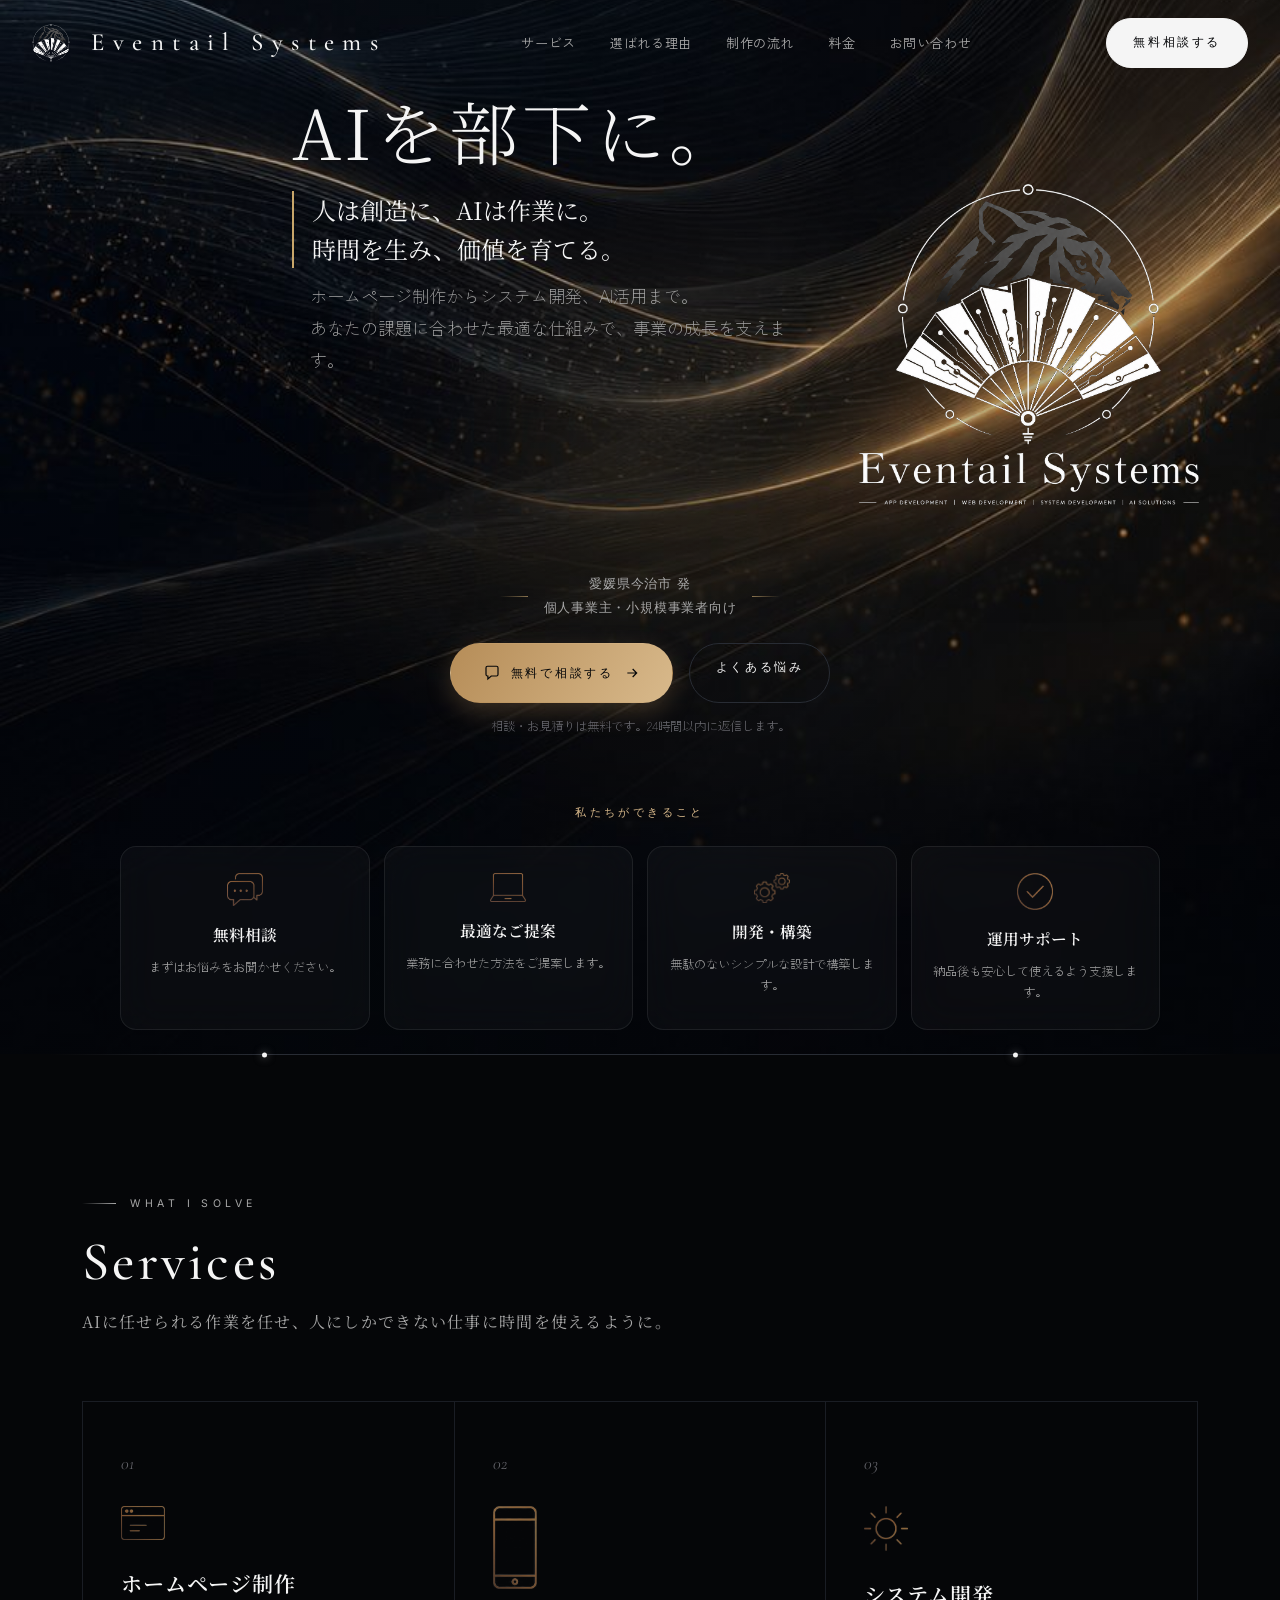
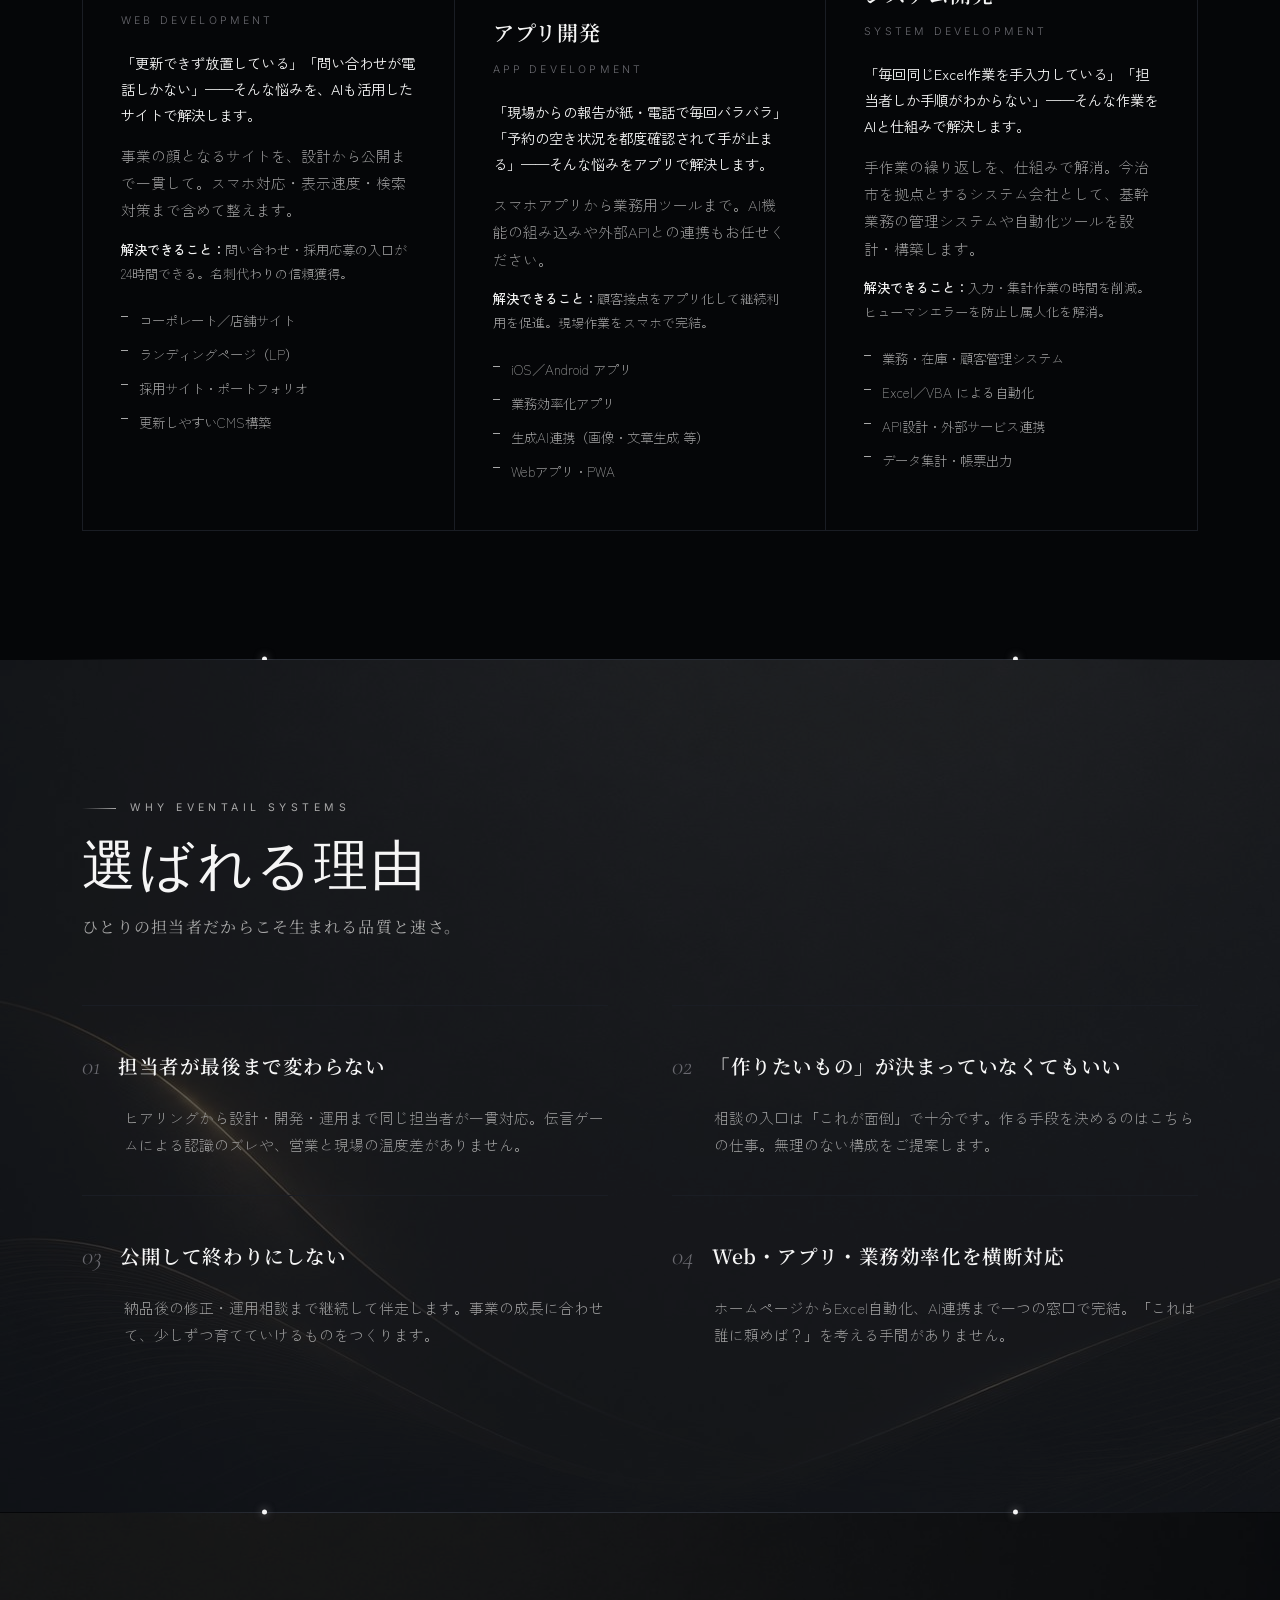
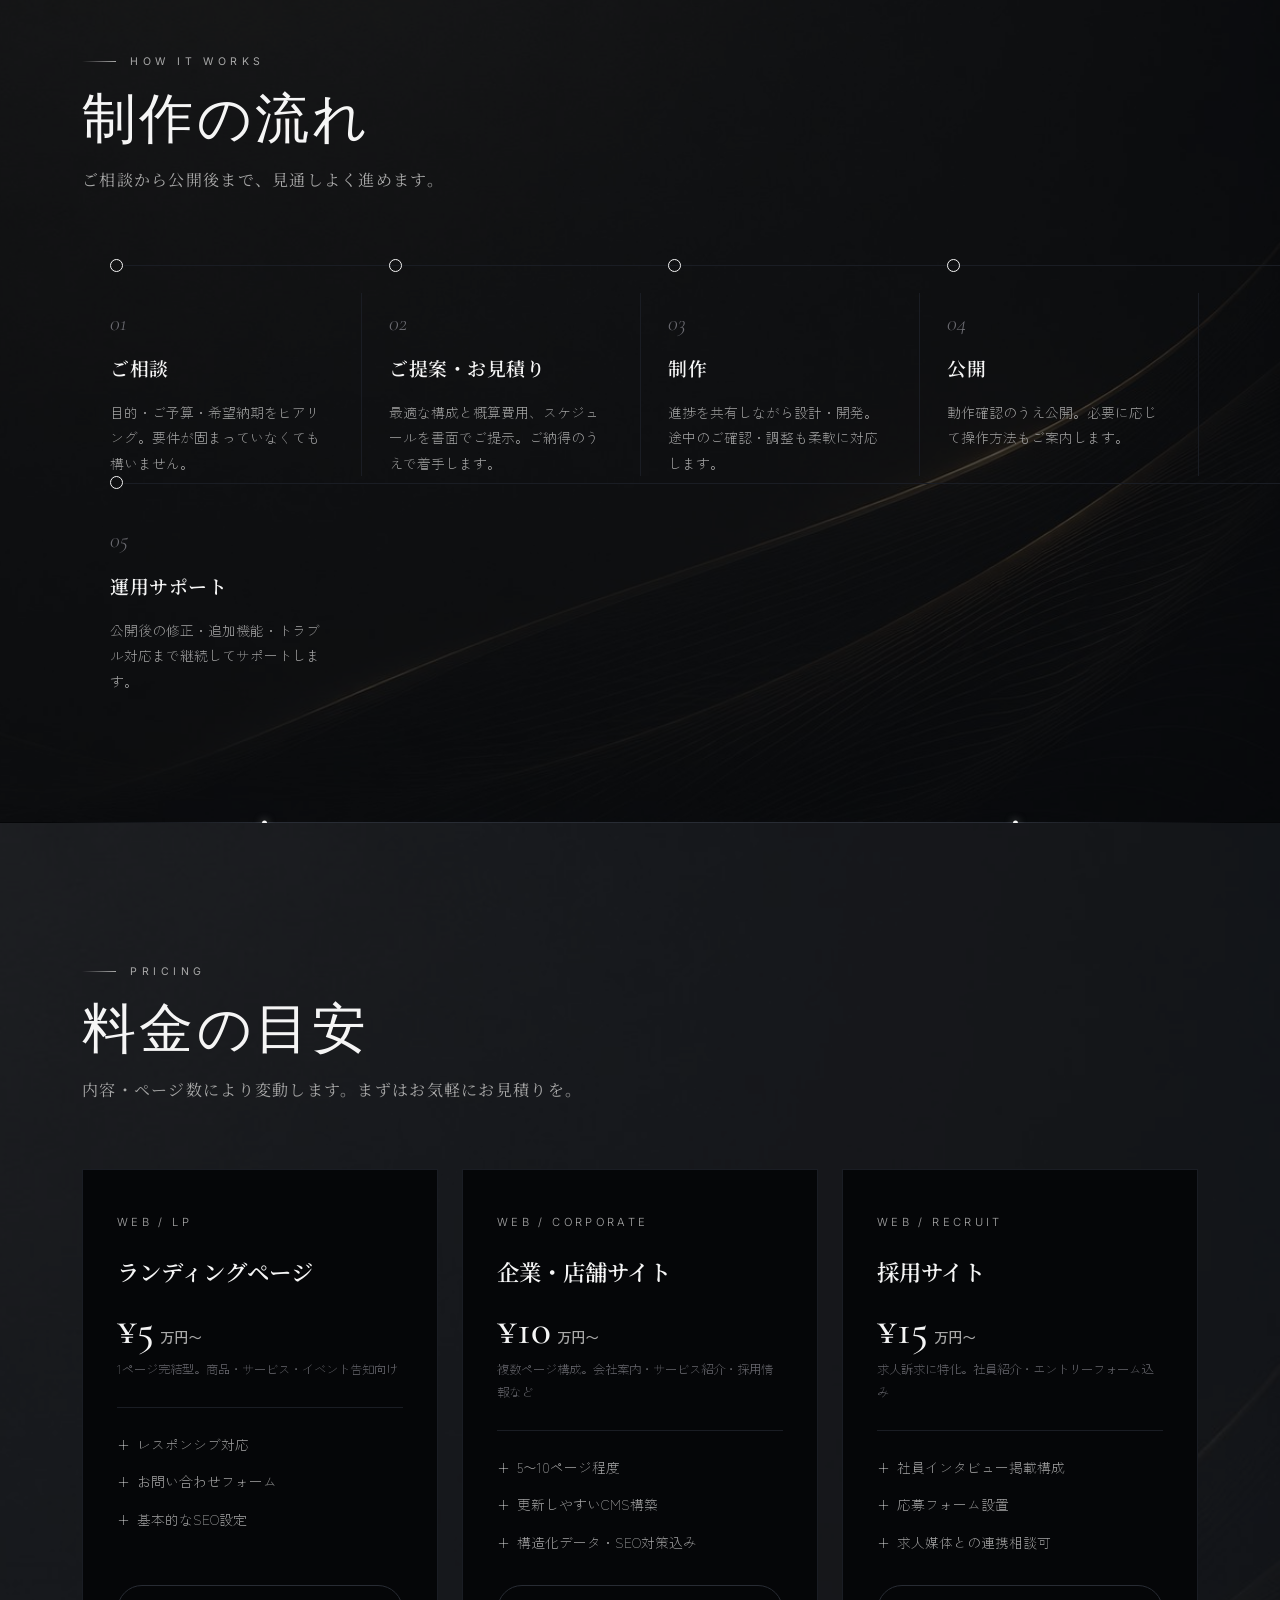
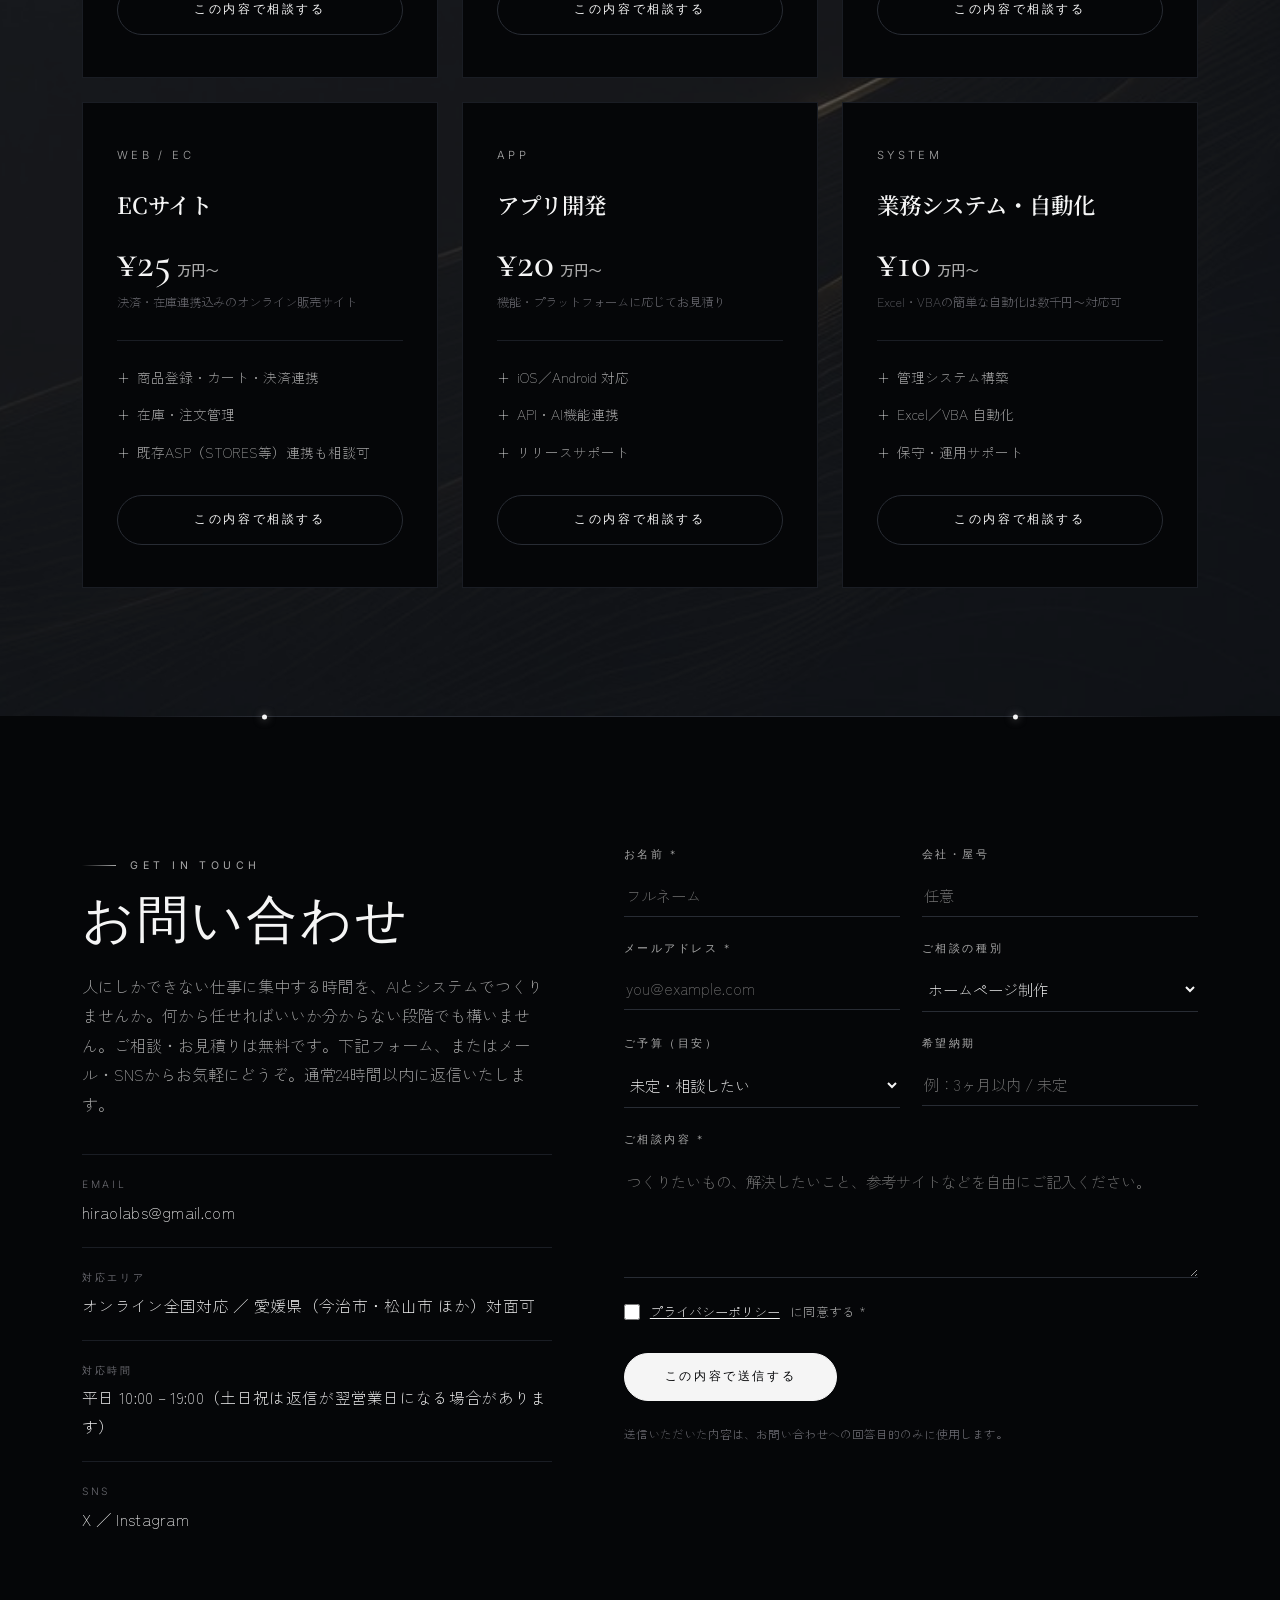
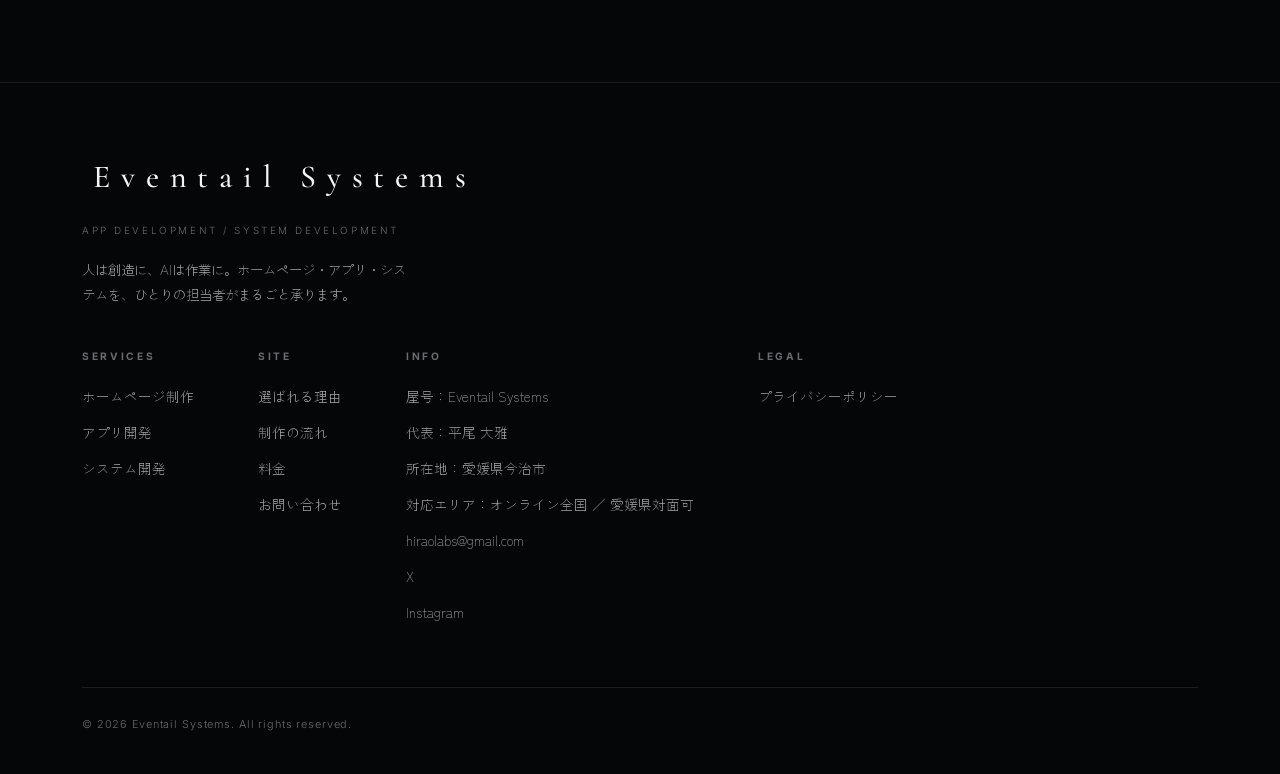
==== commit 2101e9d2: "「今治 システム 会社」検索を意識したSEO調整 - title/meta description/OGP/Twitter Cardに「今治市のシステム会社」を追加 - JSON-LDにalterna" ====
--- a/docs/index.html
+++ b/docs/index.html
@@ -3,8 +3,8 @@
 <head>
 <meta charset="UTF-8">
 <meta name="viewport" content="width=device-width, initial-scale=1.0">
-<title>ホームページ制作・アプリ開発・システム開発 | Eventail Systems（愛媛・今治）</title>
-<meta name="description" content="愛媛県今治市のEventail Systems（エヴァンタイユ システムズ）。AIを部下に、人は創造に集中できる仕組みをつくります。ホームページ制作・システム開発・AI活用を、ヒアリングから運用までひとりの担当者が一気通貫で対応。小規模事業者・個人事業主向け。無料相談受付中。">
+<title>今治市のシステム会社｜システム開発・ホームページ制作 Eventail Systems</title>
+<meta name="description" content="今治市でシステム会社をお探しなら、Eventail Systems（エヴァンタイユ システムズ）へ。愛媛県今治市を拠点に、システム開発・ホームページ制作・AI活用を、ヒアリングから運用までひとりの担当者が一気通貫で対応。小規模事業者・個人事業主向け。無料相談受付中。">
 <meta name="robots" content="index,follow">
 <meta name="geo.region" content="JP-38">
 <meta name="geo.placename" content="今治市">
@@ -14,13 +14,13 @@
 <!-- ================= OGP / SNS シェア用 ================= -->
 <meta property="og:type" content="website">
 <meta property="og:site_name" content="Eventail Systems">
-<meta property="og:title" content="ホームページ制作・アプリ開発・システム開発 | Eventail Systems（愛媛・今治）">
+<meta property="og:title" content="今治市のシステム会社｜システム開発・ホームページ制作 Eventail Systems">
 <meta property="og:description" content="AIを部下に。人は創造に、AIは作業に。愛媛県今治市のEventail Systemsが、ホームページ制作からシステム開発、AI活用まで事業の成長を支えます。">
 <meta property="og:url" content="https://eventailsystems.com/">
 <meta property="og:image" content="https://eventailsystems.com/assets/images/ogp.png">
 <meta property="og:locale" content="ja_JP">
 <meta name="twitter:card" content="summary_large_image">
-<meta name="twitter:title" content="ホームページ制作・アプリ開発・システム開発 | Eventail Systems（愛媛・今治）">
+<meta name="twitter:title" content="今治市のシステム会社｜システム開発・ホームページ制作 Eventail Systems">
 <meta name="twitter:description" content="AIを部下に。人は創造に、AIは作業に。時間を生み、価値を育てる。愛媛県今治市のEventail Systems。">
 <meta name="twitter:image" content="https://eventailsystems.com/assets/images/ogp.png">
 <meta name="twitter:site" content="@EventailSystems">
@@ -52,8 +52,9 @@
   "@context": "https://schema.org",
   "@type": "ProfessionalService",
   "name": "Eventail Systems（エヴァンタイユ システムズ）",
+  "alternateName": "今治市のシステム会社 Eventail Systems",
   "url": "https://eventailsystems.com/",
-  "description": "AIを部下に、人は創造に集中できる仕組みをつくる個人事業。愛媛県今治市を拠点に、ホームページ制作・アプリ開発・システム開発・AI活用を行う。",
+  "description": "今治市のシステム会社。AIを部下に、人は創造に集中できる仕組みをつくる個人事業。愛媛県今治市を拠点に、システム開発・ホームページ制作・アプリ開発・AI活用を行う。",
   "image": "https://eventailsystems.com/assets/images/logo.png",
   "email": "hiraolabs@gmail.com",
   "founder": "平尾 大雅",
@@ -68,7 +69,7 @@
     { "@type": "AdministrativeArea", "name": "愛媛県" },
     { "@type": "Country", "name": "日本（オンライン全国対応）" }
   ],
-  "knowsAbout": ["ホームページ制作", "アプリ開発", "システム開発", "Excel／VBA自動化", "AI連携"],
+  "knowsAbout": ["システム開発", "ホームページ制作", "アプリ開発", "Excel／VBA自動化", "AI連携", "今治市 システム会社"],
   "sameAs": [
     "https://x.com/EventailSystems",
     "https://www.instagram.com/eventail.systems/"
@@ -80,6 +81,11 @@
   "@context": "https://schema.org",
   "@type": "FAQPage",
   "mainEntity": [
+    {
+      "@type": "Question",
+      "name": "今治市でシステム開発を依頼できる会社を探しています。対応してもらえますか？",
+      "acceptedAnswer": { "@type": "Answer", "text": "はい、愛媛県今治市を拠点に、システム開発・ホームページ制作を承っております。今治市内であれば対面でのご相談も可能です。まずはお気軽にお問い合わせください。" }
+    },
     {
       "@type": "Question",
       "name": "個人事業主でも依頼できますか？",
@@ -250,7 +256,7 @@
         <h3>システム開発</h3>
         <div class="en">System Development</div>
         <p class="pain">「毎回同じExcel作業を手入力している」「担当者しか手順がわからない」——そんな作業をAIと仕組みで解決します。</p>
-        <p>手作業の繰り返しを、仕組みで解消。基幹業務の管理システムや自動化ツールを設計・構築します。</p>
+        <p>手作業の繰り返しを、仕組みで解消。今治市を拠点とするシステム会社として、基幹業務の管理システムや自動化ツールを設計・構築します。</p>
         <p class="benefit"><strong>解決できること：</strong>入力・集計作業の時間を削減。ヒューマンエラーを防止し属人化を解消。</p>
         <ul>
           <li>業務・在庫・顧客管理システム</li>
@@ -500,13 +506,8 @@
         </div>
       </div>
 
-      <!--
-        送信先：Formspree を利用（https://formspree.io/）
-        1. Formspreeでアカウント作成 → フォームを新規作成
-        2. 発行される endpoint（https://formspree.io/f/xxxxxxx）を action に設定
-        3. 無料プランは月50件まで。件数が増えたら有料プラン検討
-      -->
-      <form class="reveal" id="contactForm" action="https://formspree.io/f/your-form-id" method="POST">
+      <!-- 送信先：Formspree（https://formspree.io/）設定済み。無料プランは月50件まで -->
+      <form class="reveal" id="contactForm" action="https://formspree.io/f/xojgyykg" method="POST">
         <div class="field-row">
           <div class="field">
             <label for="name">お名前 *</label>
--- a/docs/assets/css/style.css
+++ b/docs/assets/css/style.css
@@ -174,6 +174,7 @@
   filter:blur(2px);animation:glow-pulse 10s ease-in-out infinite}
 @keyframes glow-pulse{0%,100%{opacity:.75;transform:translateX(-50%) scale(1)}50%{opacity:1;transform:translateX(-50%) scale(1.06)}}
 @keyframes logo-float{0%,100%{transform:translateY(0)}50%{transform:translateY(-10px)}}
+@keyframes logo-float-mobile{0%,100%{transform:translateX(-50%) translateY(0)}50%{transform:translateX(-50%) translateY(-10px)}}
 /* Hero上部：テキストは中央よりやや左寄り・大きめ、ロゴは右下に大きく独立配置 */
 .hero-top{width:100%;max-width:1040px;position:relative;z-index:2;
   padding-bottom:clamp(160px,44vw,320px)}
@@ -392,6 +393,9 @@
   .menu-toggle{display:inline-flex}
   header .btn:not(.menu-toggle){display:none}
   .hero{min-height:auto;padding-top:120px;padding-bottom:70px}
+  /* 900px以下は常にロゴを中央配置（561〜900pxの抜け漏れ対策） */
+  .hero-logo{left:50%;right:auto;transform:translateX(-50%);
+    animation:logo-float-mobile 7s ease-in-out infinite}
   .hero-steps-grid{grid-template-columns:repeat(2,1fr);gap:10px}
   .hero-step{padding:20px 12px}
   .svc-grid{grid-template-columns:1fr}
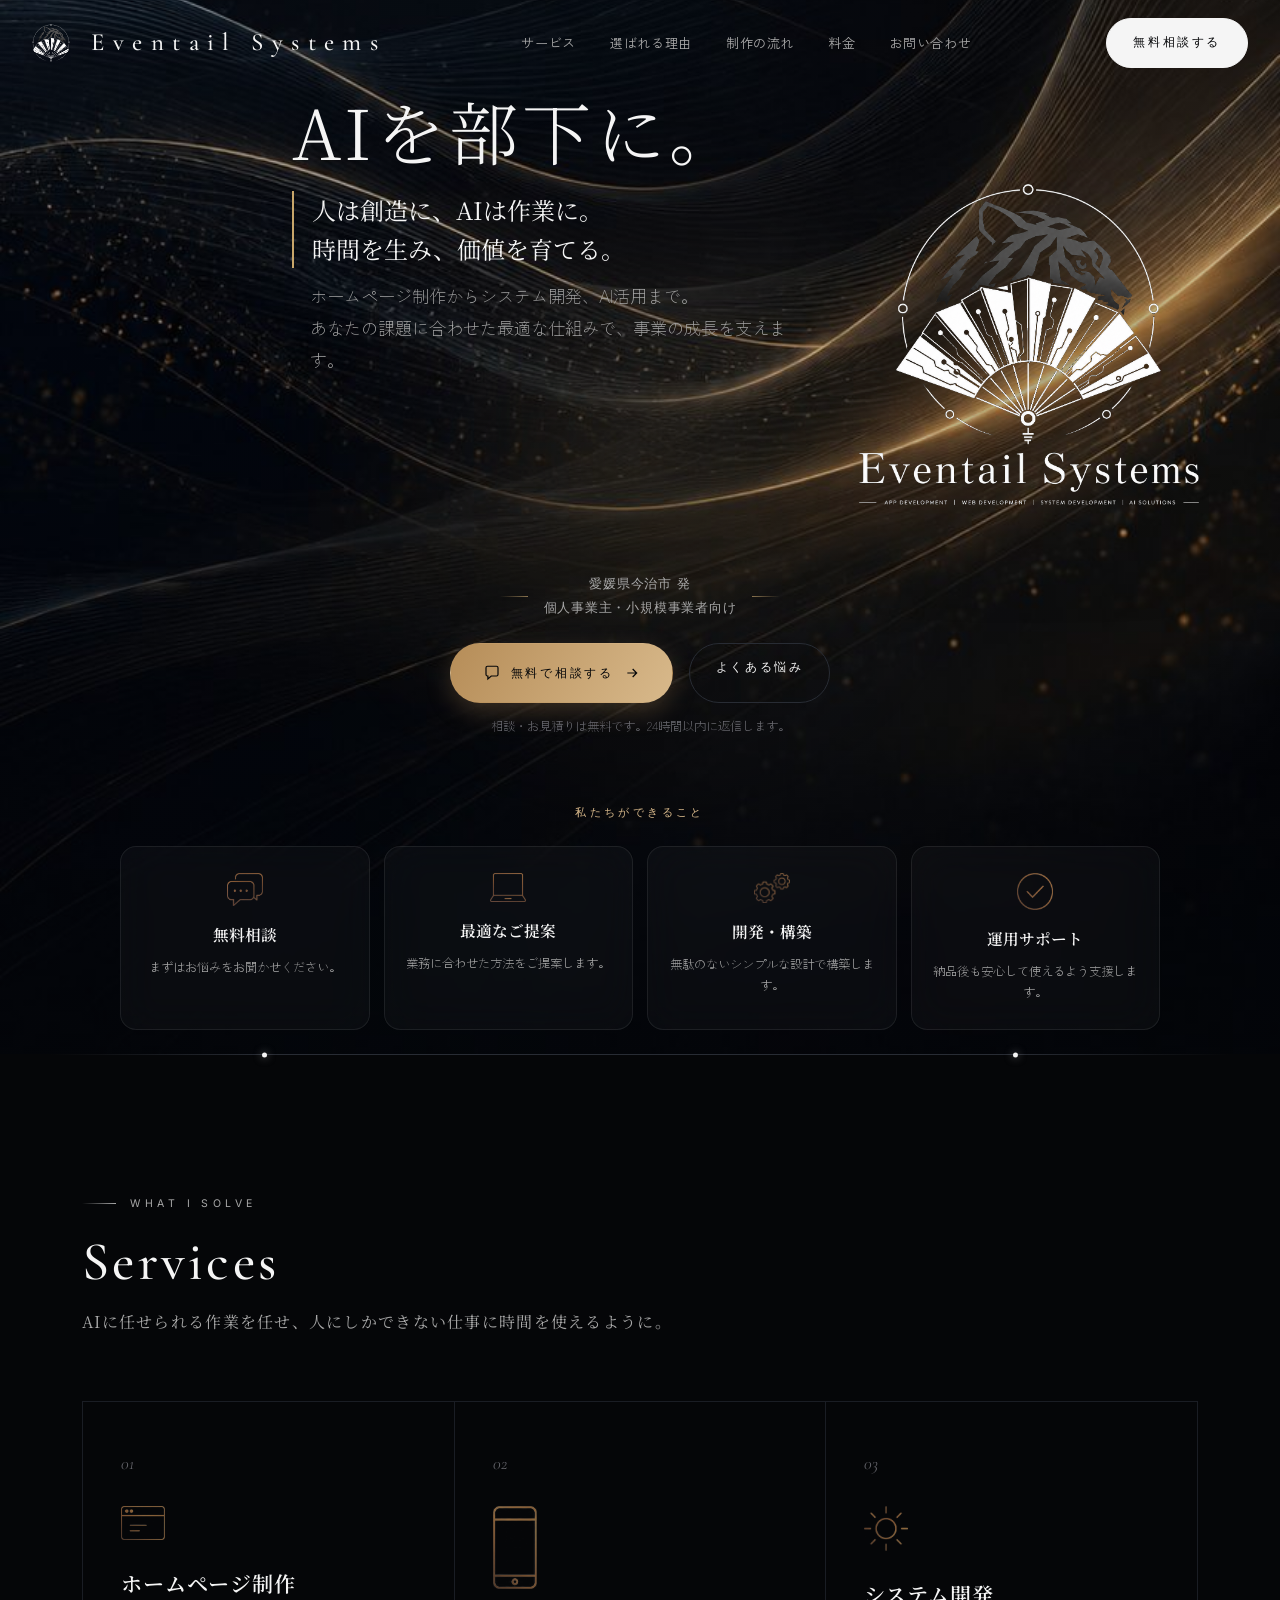
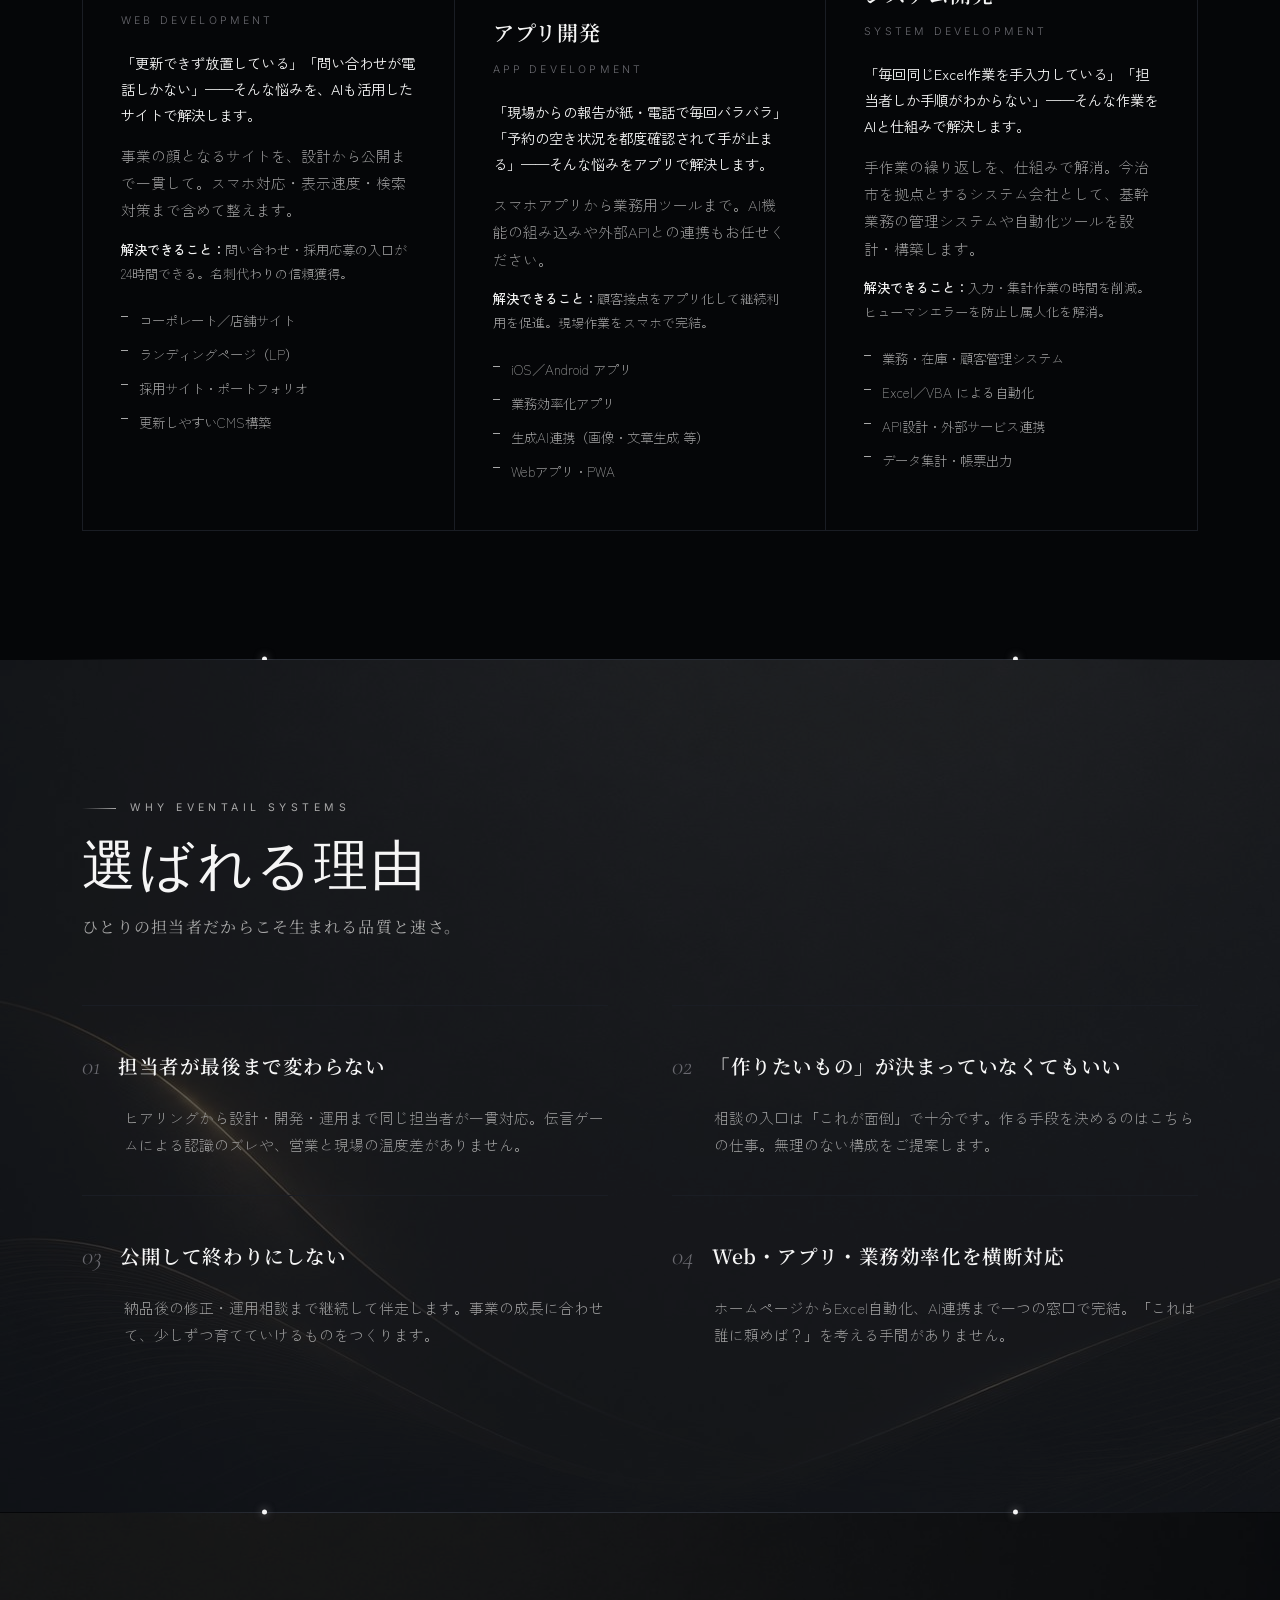
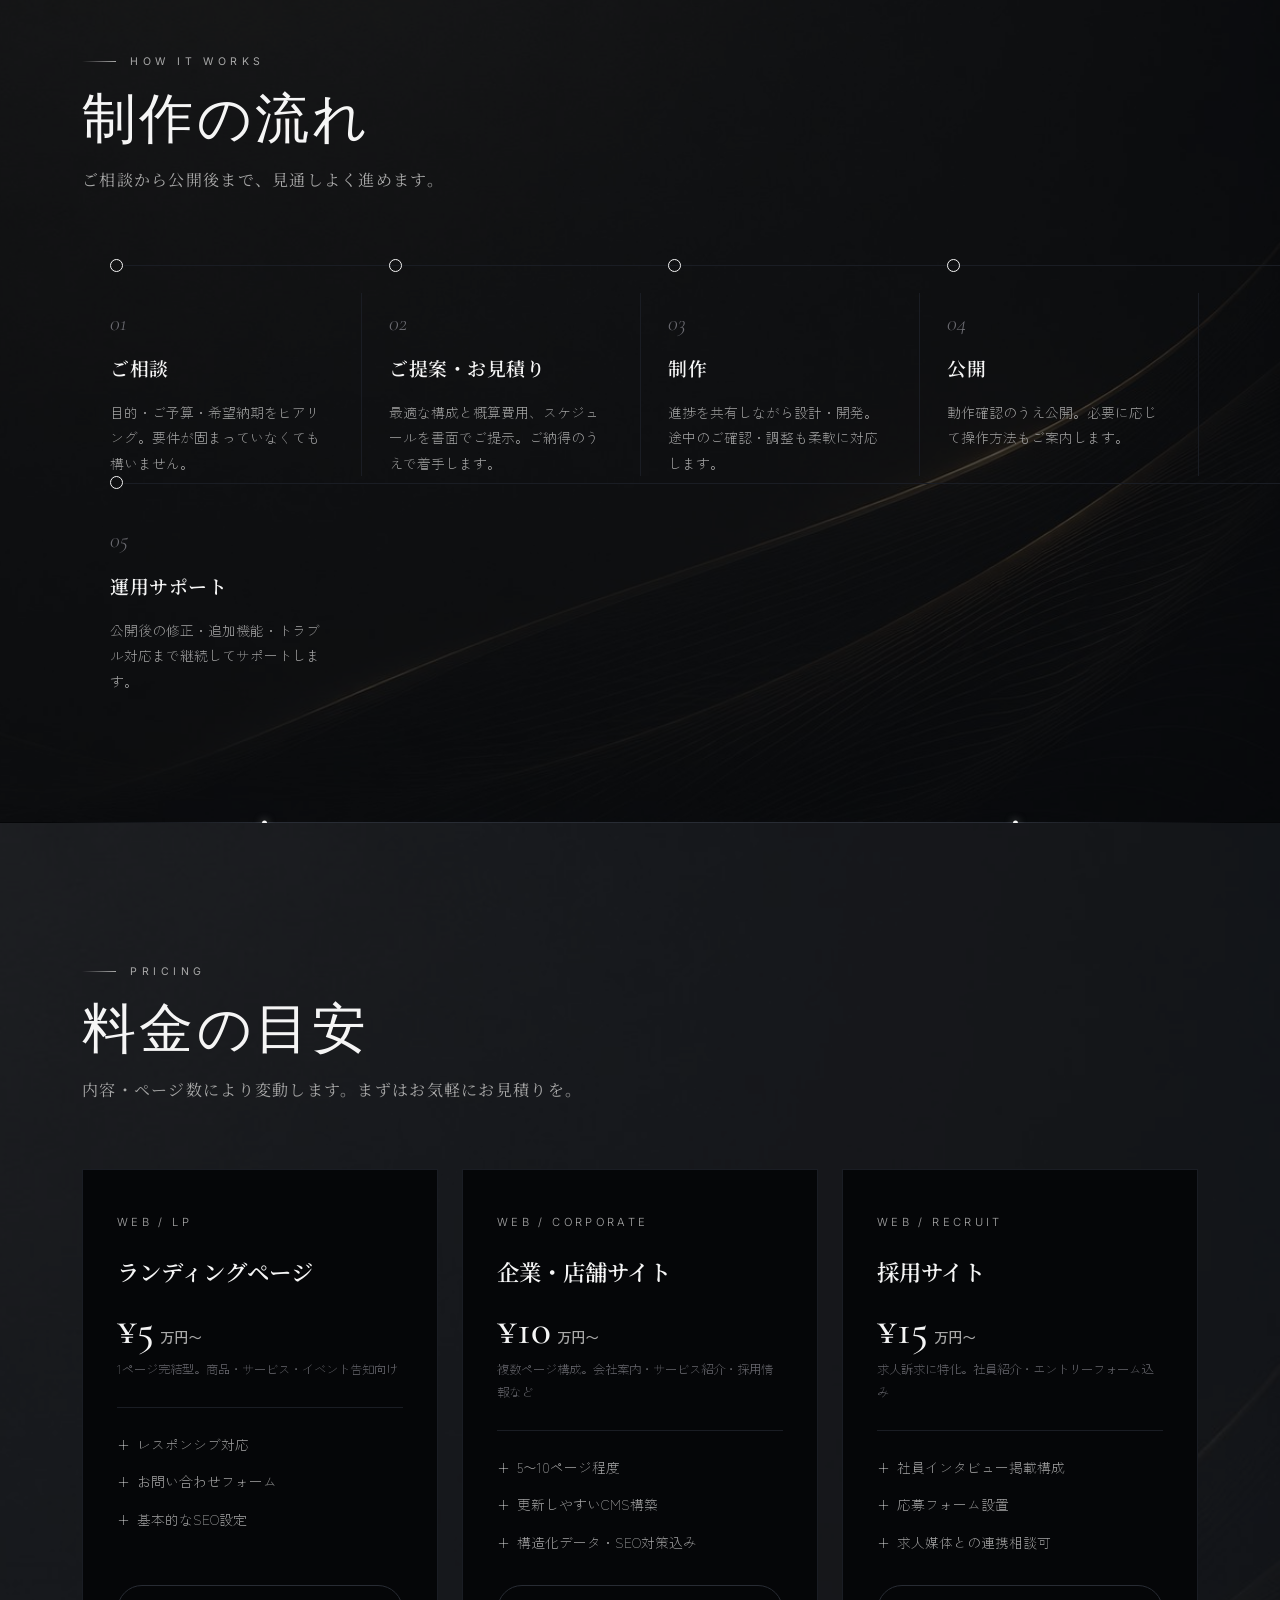
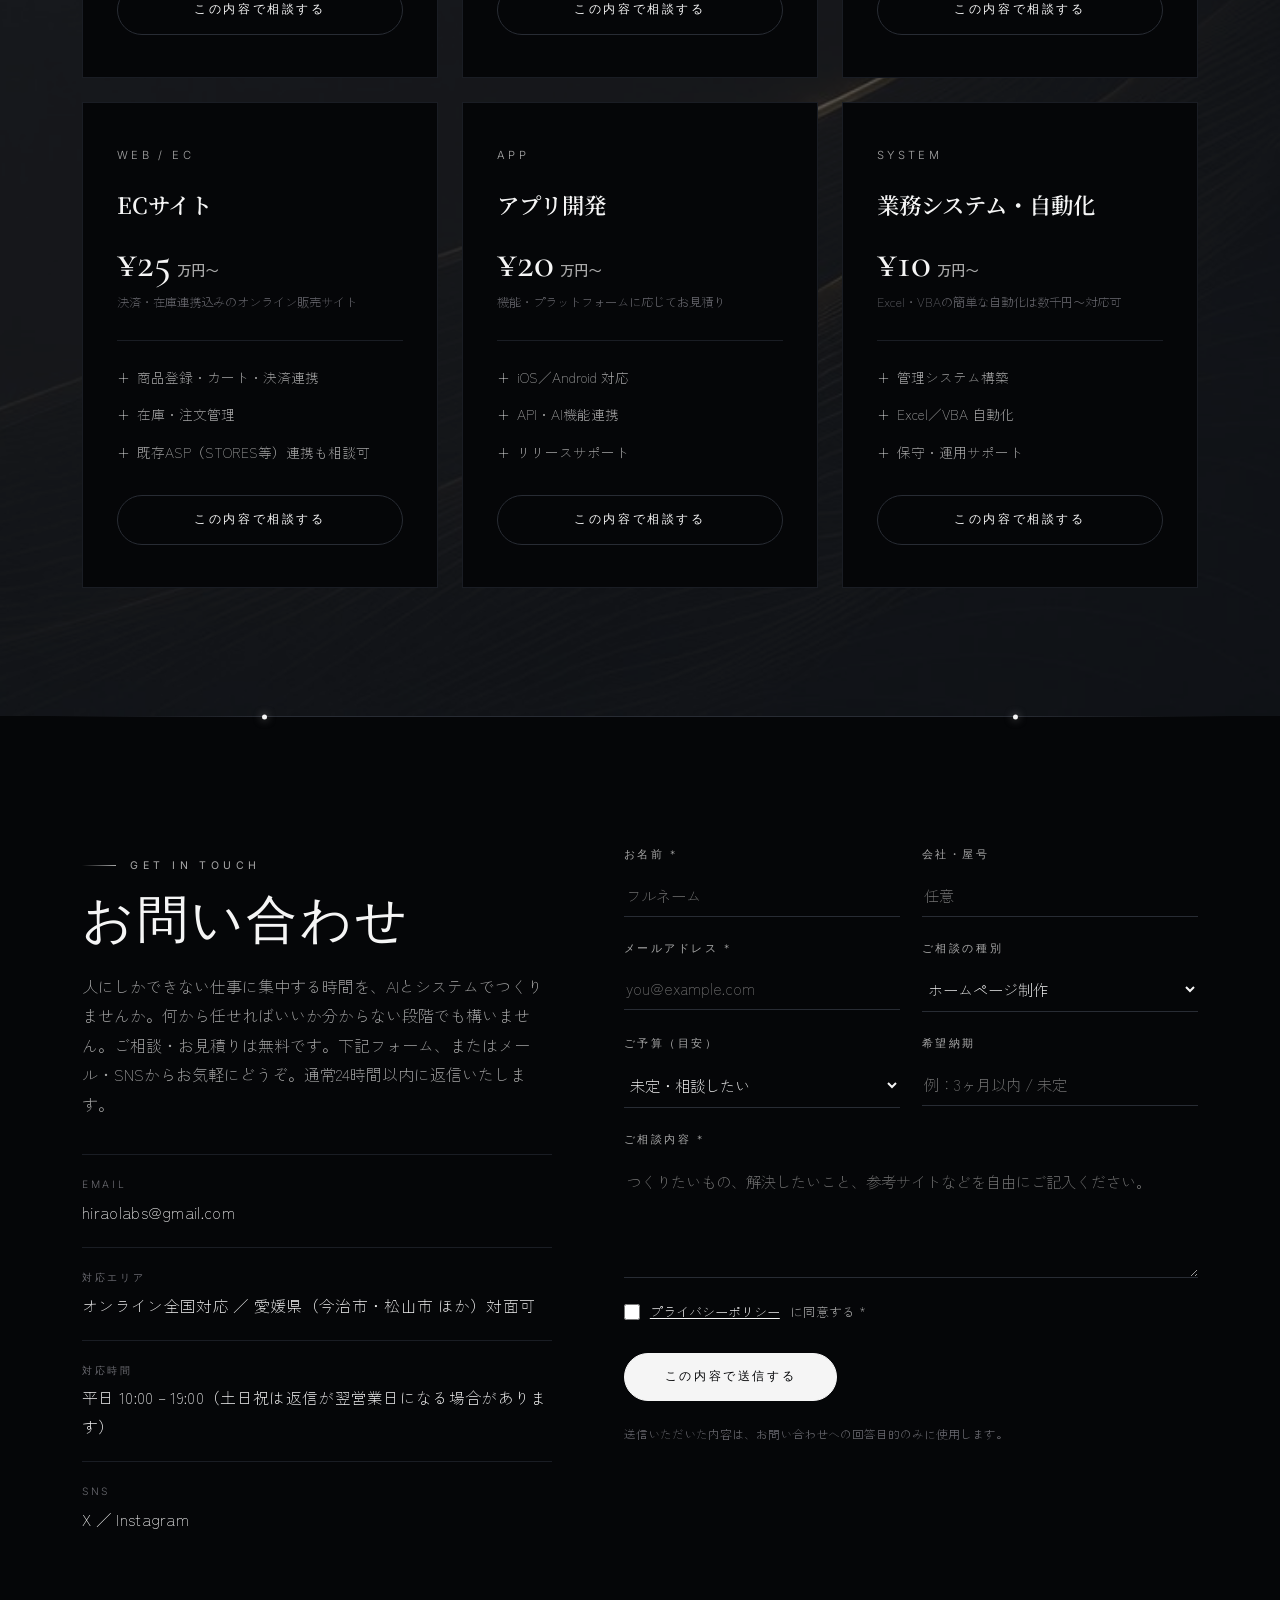
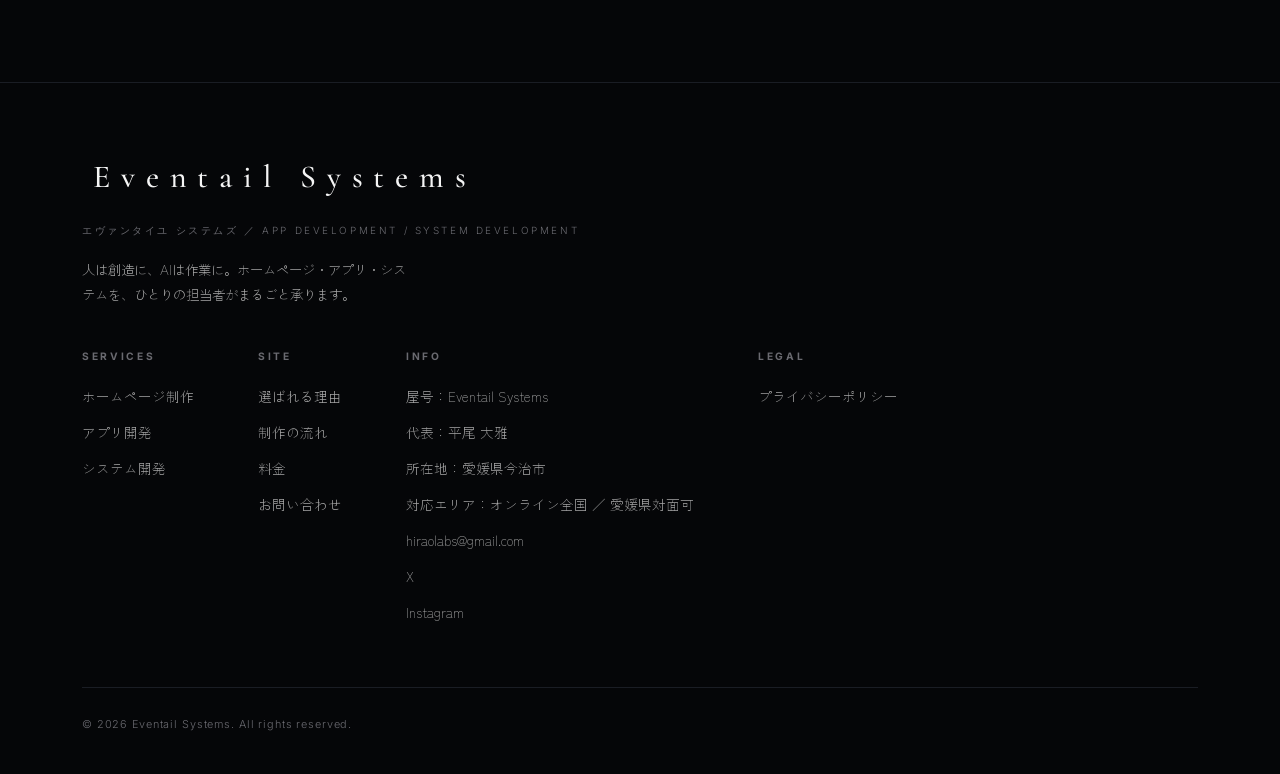
==== commit bf443c2b: "カタカナ表記「エヴァンタイユ システムズ」での検索対応を強化 - <title>タグにカタカナ読みを追加（OGP/Twitter Cardも連動して反映） - フッターのタグラインにカタカナ表記を追加" ====
--- a/docs/index.html
+++ b/docs/index.html
@@ -3,7 +3,7 @@
 <head>
 <meta charset="UTF-8">
 <meta name="viewport" content="width=device-width, initial-scale=1.0">
-<title>今治市のシステム会社｜システム開発・ホームページ制作 Eventail Systems</title>
+<title>今治市のシステム会社｜システム開発・ホームページ制作 Eventail Systems（エヴァンタイユ システムズ）</title>
 <meta name="description" content="今治市でシステム会社をお探しなら、Eventail Systems（エヴァンタイユ システムズ）へ。愛媛県今治市を拠点に、システム開発・ホームページ制作・AI活用を、ヒアリングから運用までひとりの担当者が一気通貫で対応。小規模事業者・個人事業主向け。無料相談受付中。">
 <meta name="robots" content="index,follow">
 <meta name="geo.region" content="JP-38">
@@ -14,13 +14,13 @@
 <!-- ================= OGP / SNS シェア用 ================= -->
 <meta property="og:type" content="website">
 <meta property="og:site_name" content="Eventail Systems">
-<meta property="og:title" content="今治市のシステム会社｜システム開発・ホームページ制作 Eventail Systems">
+<meta property="og:title" content="今治市のシステム会社｜システム開発・ホームページ制作 Eventail Systems（エヴァンタイユ システムズ）">
 <meta property="og:description" content="AIを部下に。人は創造に、AIは作業に。愛媛県今治市のEventail Systemsが、ホームページ制作からシステム開発、AI活用まで事業の成長を支えます。">
 <meta property="og:url" content="https://eventailsystems.com/">
 <meta property="og:image" content="https://eventailsystems.com/assets/images/ogp.png">
 <meta property="og:locale" content="ja_JP">
 <meta name="twitter:card" content="summary_large_image">
-<meta name="twitter:title" content="今治市のシステム会社｜システム開発・ホームページ制作 Eventail Systems">
+<meta name="twitter:title" content="今治市のシステム会社｜システム開発・ホームページ制作 Eventail Systems（エヴァンタイユ システムズ）">
 <meta name="twitter:description" content="AIを部下に。人は創造に、AIは作業に。時間を生み、価値を育てる。愛媛県今治市のEventail Systems。">
 <meta name="twitter:image" content="https://eventailsystems.com/assets/images/ogp.png">
 <meta name="twitter:site" content="@EventailSystems">
@@ -574,7 +574,7 @@
     <div class="foot-top">
       <div class="foot-brand">
         <div class="name">Eventail Systems</div>
-        <div class="tag">App Development / System Development</div>
+        <div class="tag">エヴァンタイユ システムズ ／ App Development / System Development</div>
         <p>人は創造に、AIは作業に。ホームページ・アプリ・システムを、ひとりの担当者がまるごと承ります。</p>
       </div>
       <div class="foot-cols">
--- a/docs/assets/css/style.css
+++ b/docs/assets/css/style.css
@@ -393,8 +393,8 @@
   .menu-toggle{display:inline-flex}
   header .btn:not(.menu-toggle){display:none}
   .hero{min-height:auto;padding-top:120px;padding-bottom:70px}
-  /* 900px以下は常にロゴを中央配置（561〜900pxの抜け漏れ対策） */
-  .hero-logo{left:50%;right:auto;transform:translateX(-50%);
+  /* 900px以下はロゴを中央よりやや左に配置 */
+  .hero-logo{left:44%;right:auto;transform:translateX(-50%);
     animation:logo-float-mobile 7s ease-in-out infinite}
   .hero-steps-grid{grid-template-columns:repeat(2,1fr);gap:10px}
   .hero-step{padding:20px 12px}
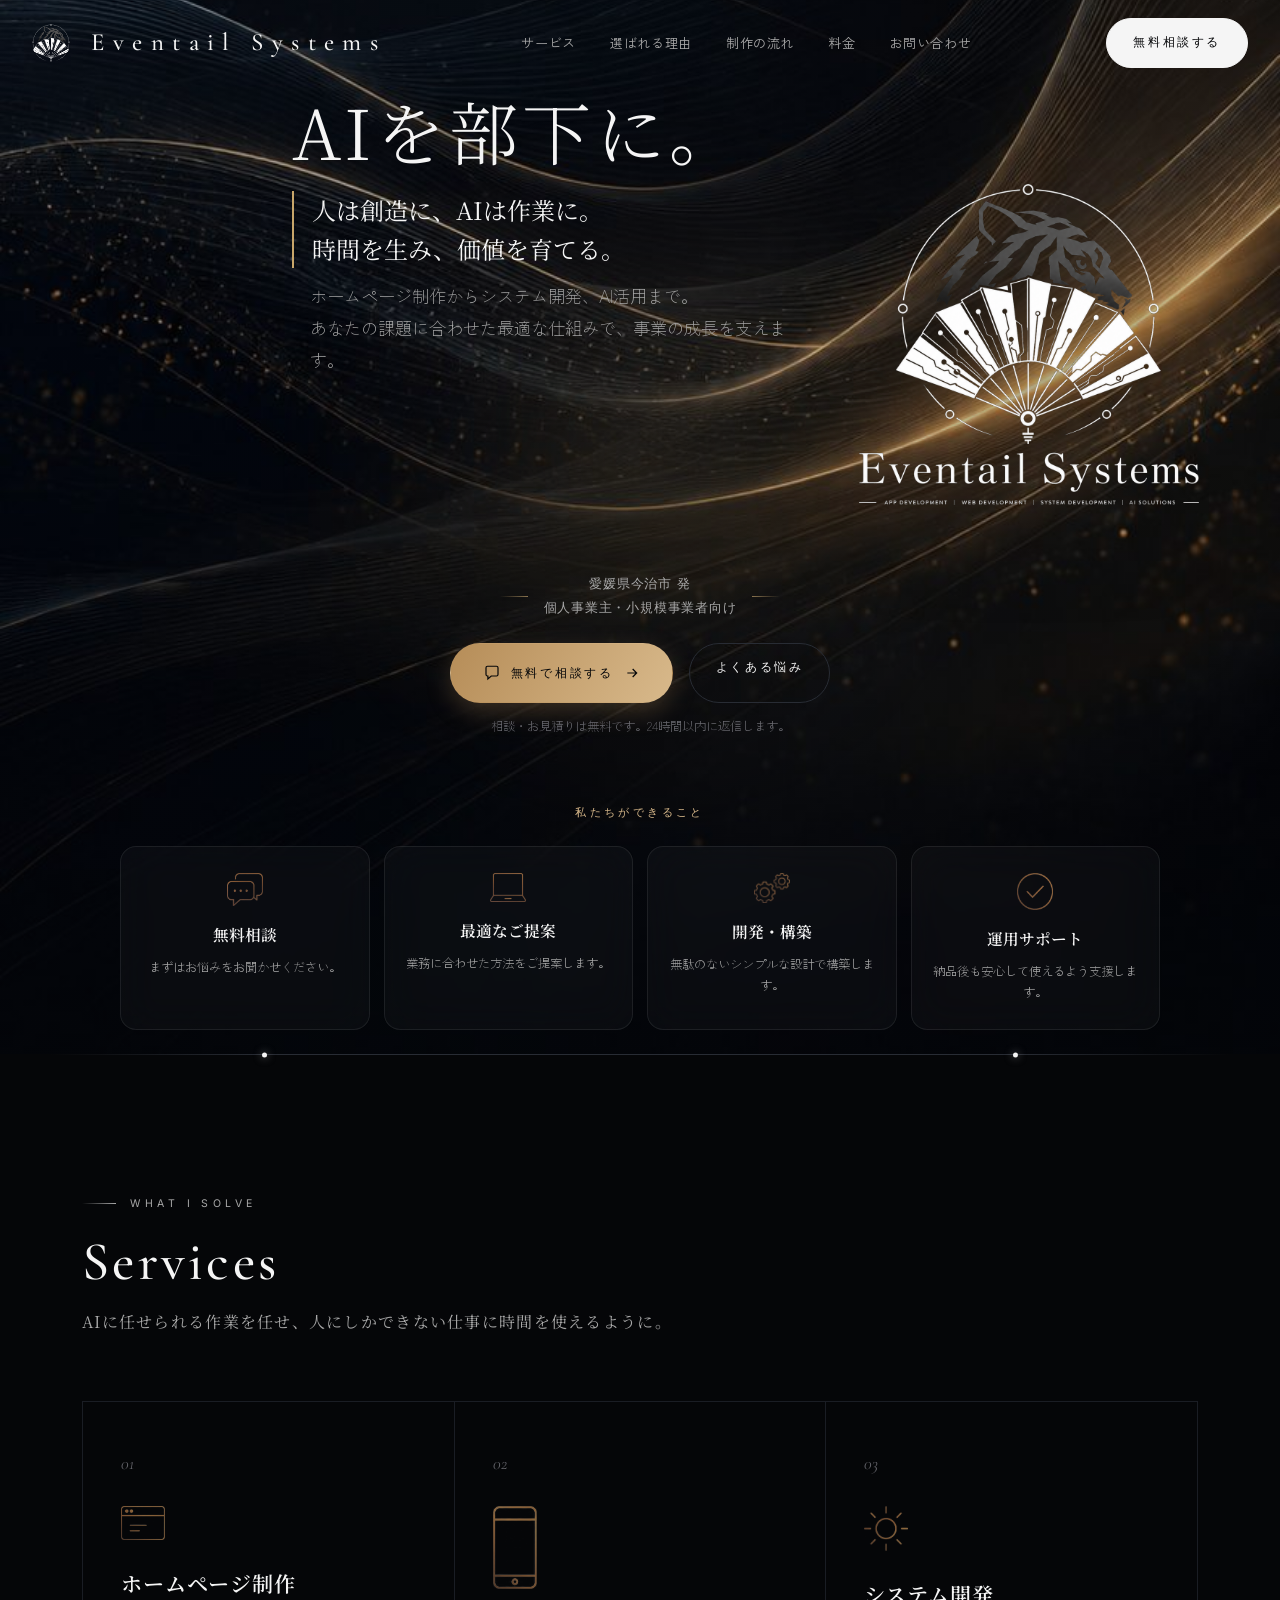
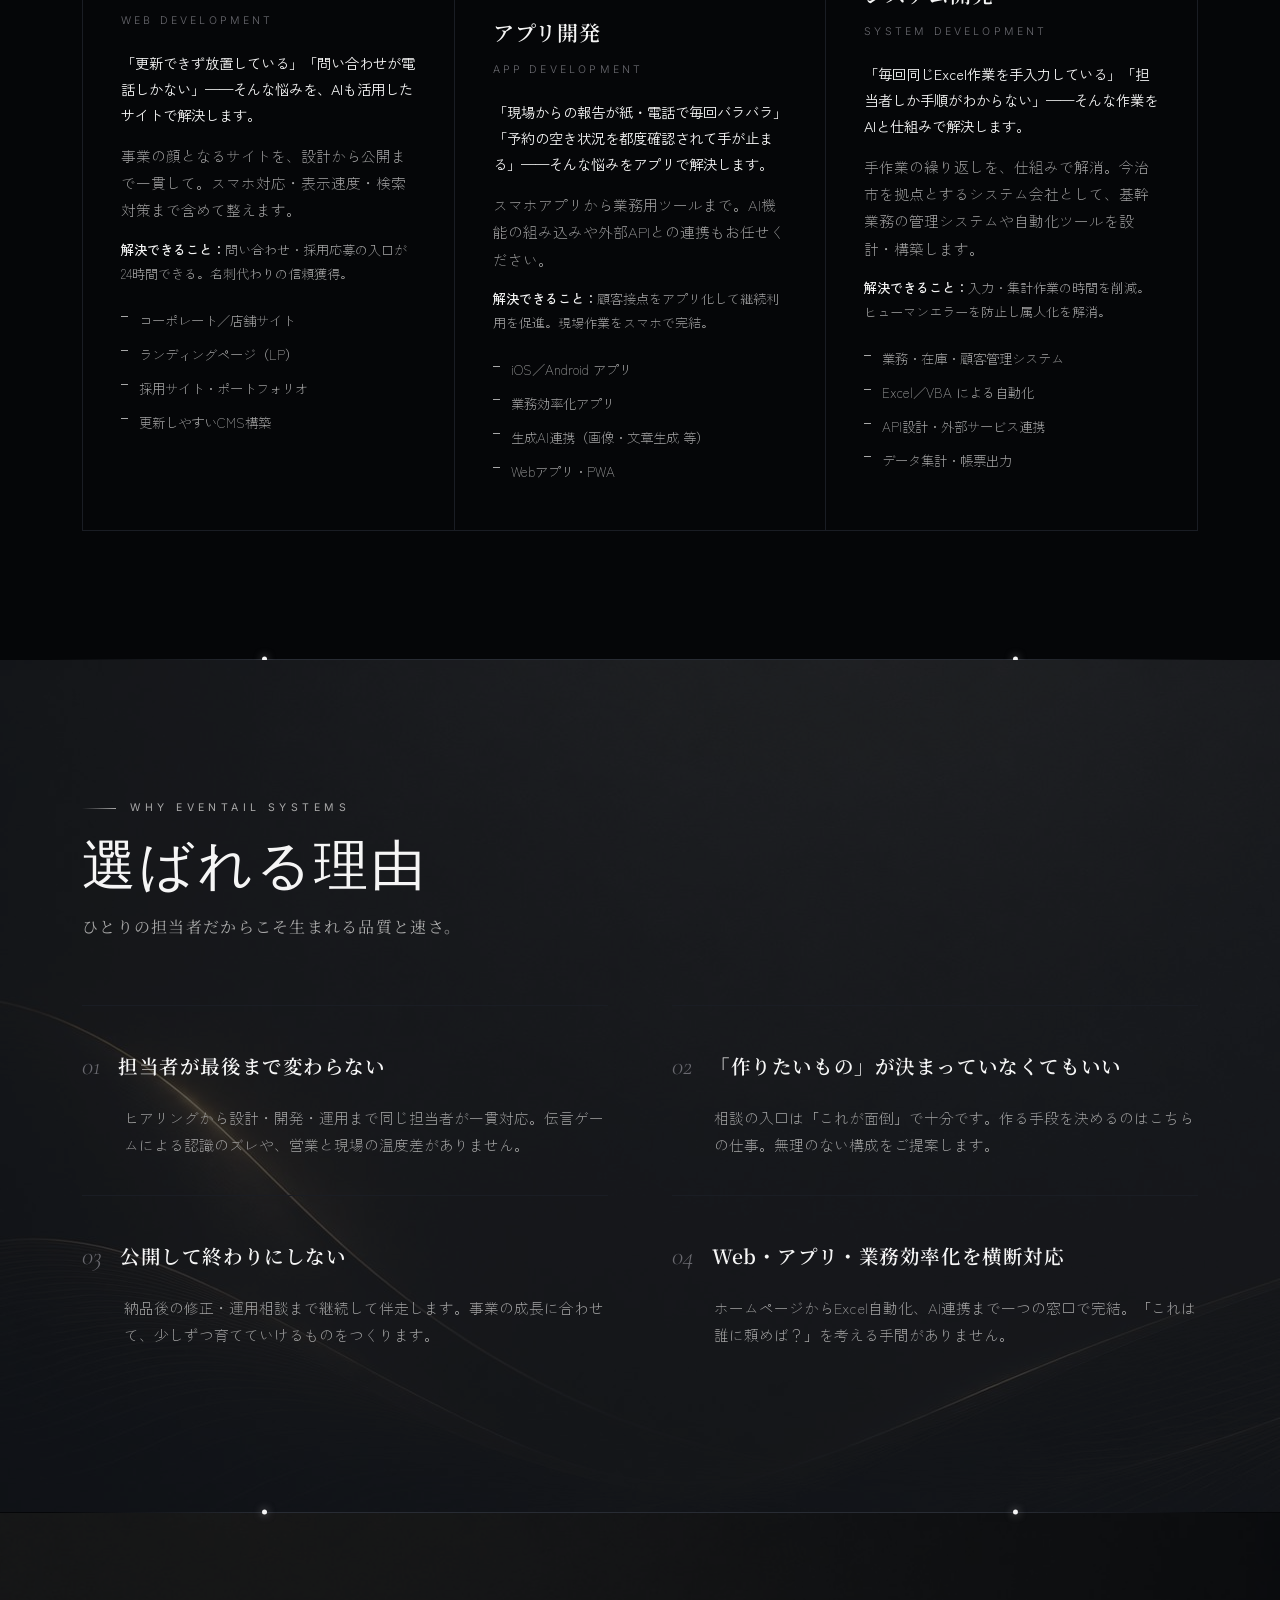
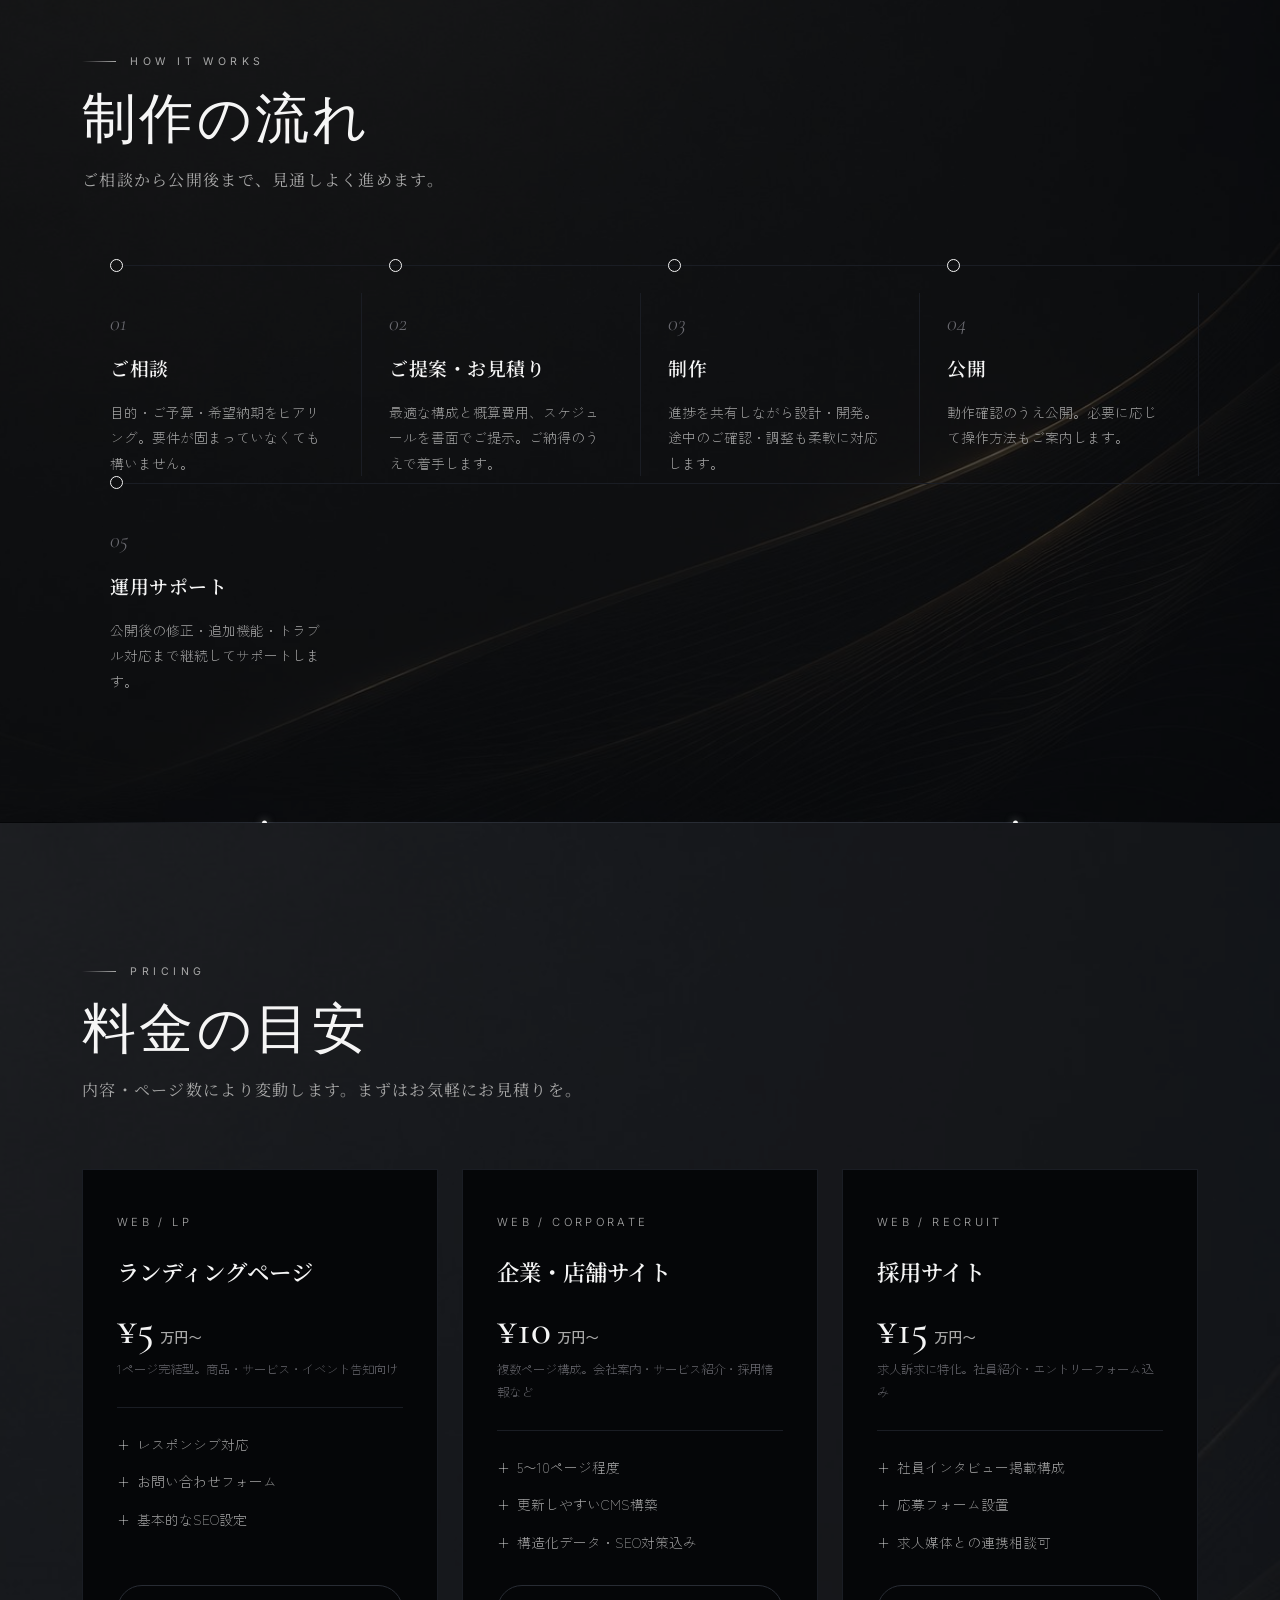
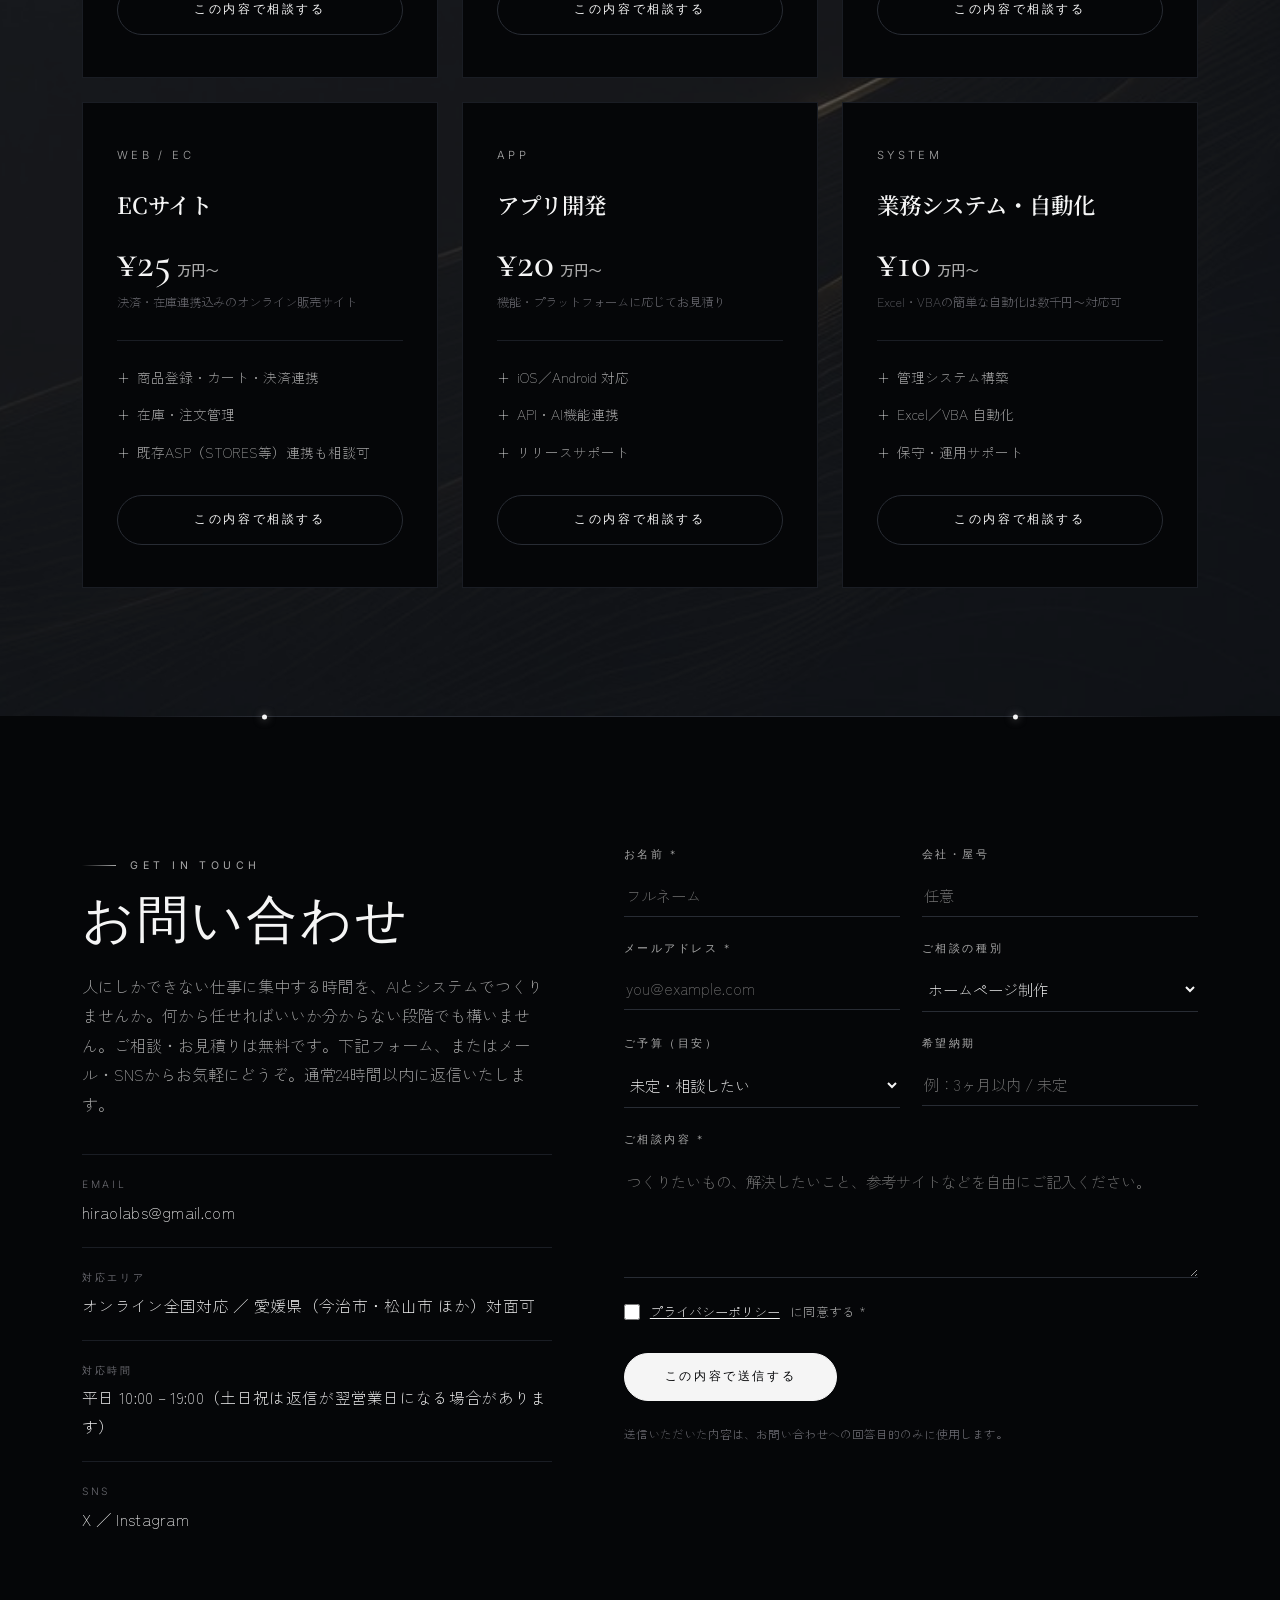
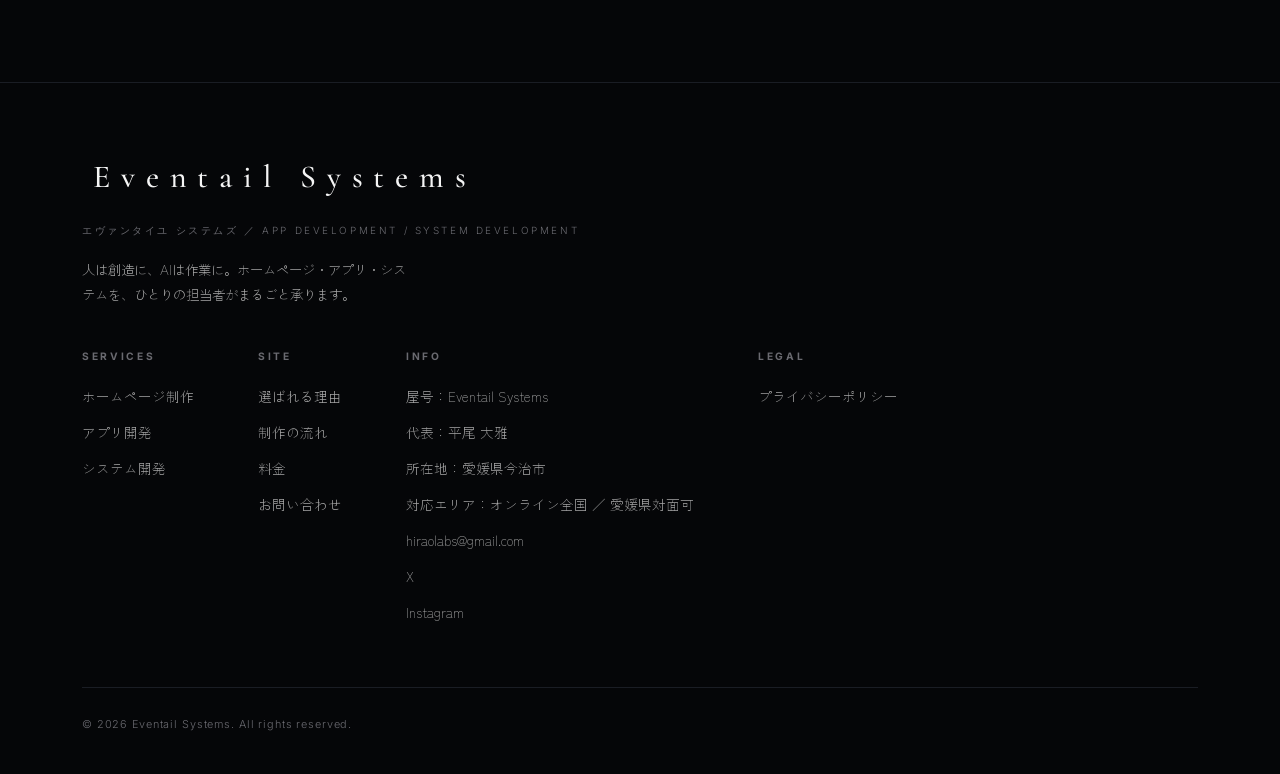
==== commit a4311a5a: "セキュリティヘッダー追加・logo.png軽量化・画像のwidth/height明記 hp-builderスキルによる監査結果のうち重要度の高い項目に対応。  - Vercel/Netlify/Apa" ====
--- a/docs/index.html
+++ b/docs/index.html
@@ -184,22 +184,22 @@
     <span class="hero-steps-title">私たちができること</span>
     <div class="hero-steps-grid">
       <div class="hero-step">
-        <img src="assets/images/icons-hero/icon-consult.png" alt="" aria-hidden="true" loading="lazy">
+        <img src="assets/images/icons-hero/icon-consult.png" alt="" aria-hidden="true" loading="lazy" width="36" height="32">
         <h3>無料相談</h3>
         <p>まずはお悩みをお聞かせください。</p>
       </div>
       <div class="hero-step">
-        <img src="assets/images/icons-hero/icon-proposal.png" alt="" aria-hidden="true" loading="lazy">
+        <img src="assets/images/icons-hero/icon-proposal.png" alt="" aria-hidden="true" loading="lazy" width="36" height="28">
         <h3>最適なご提案</h3>
         <p>業務に合わせた方法をご提案します。</p>
       </div>
       <div class="hero-step">
-        <img src="assets/images/icons-hero/icon-development.png" alt="" aria-hidden="true" loading="lazy">
+        <img src="assets/images/icons-hero/icon-development.png" alt="" aria-hidden="true" loading="lazy" width="36" height="30">
         <h3>開発・構築</h3>
         <p>無駄のないシンプルな設計で構築します。</p>
       </div>
       <div class="hero-step">
-        <img src="assets/images/icons-hero/icon-support.png" alt="" aria-hidden="true" loading="lazy">
+        <img src="assets/images/icons-hero/icon-support.png" alt="" aria-hidden="true" loading="lazy" width="36" height="36">
         <h3>運用サポート</h3>
         <p>納品後も安心して使えるよう支援します。</p>
       </div>
@@ -222,7 +222,7 @@
     <div class="svc-grid">
       <article class="svc reveal">
         <span class="idx">01</span>
-        <div class="icon" aria-hidden="true"><img src="assets/images/icons-hero/icon-web.png" alt="" loading="lazy"></div>
+        <div class="icon" aria-hidden="true"><img src="assets/images/icons-hero/icon-web.png" alt="" loading="lazy" width="44" height="33"></div>
         <h3>ホームページ制作</h3>
         <div class="en">Web Development</div>
         <p class="pain">「更新できず放置している」「問い合わせが電話しかない」——そんな悩みを、AIも活用したサイトで解決します。</p>
@@ -237,7 +237,7 @@
       </article>
       <article class="svc reveal">
         <span class="idx">02</span>
-        <div class="icon" aria-hidden="true"><img src="assets/images/icons-hero/icon-app.png" alt="" loading="lazy"></div>
+        <div class="icon" aria-hidden="true"><img src="assets/images/icons-hero/icon-app.png" alt="" loading="lazy" width="44" height="82"></div>
         <h3>アプリ開発</h3>
         <div class="en">App Development</div>
         <p class="pain">「現場からの報告が紙・電話で毎回バラバラ」「予約の空き状況を都度確認されて手が止まる」——そんな悩みをアプリで解決します。</p>
@@ -252,7 +252,7 @@
       </article>
       <article class="svc reveal">
         <span class="idx">03</span>
-        <div class="icon" aria-hidden="true"><img src="assets/images/icons-hero/icon-system.png" alt="" loading="lazy"></div>
+        <div class="icon" aria-hidden="true"><img src="assets/images/icons-hero/icon-system.png" alt="" loading="lazy" width="44" height="44"></div>
         <h3>システム開発</h3>
         <div class="en">System Development</div>
         <p class="pain">「毎回同じExcel作業を手入力している」「担当者しか手順がわからない」——そんな作業をAIと仕組みで解決します。</p>
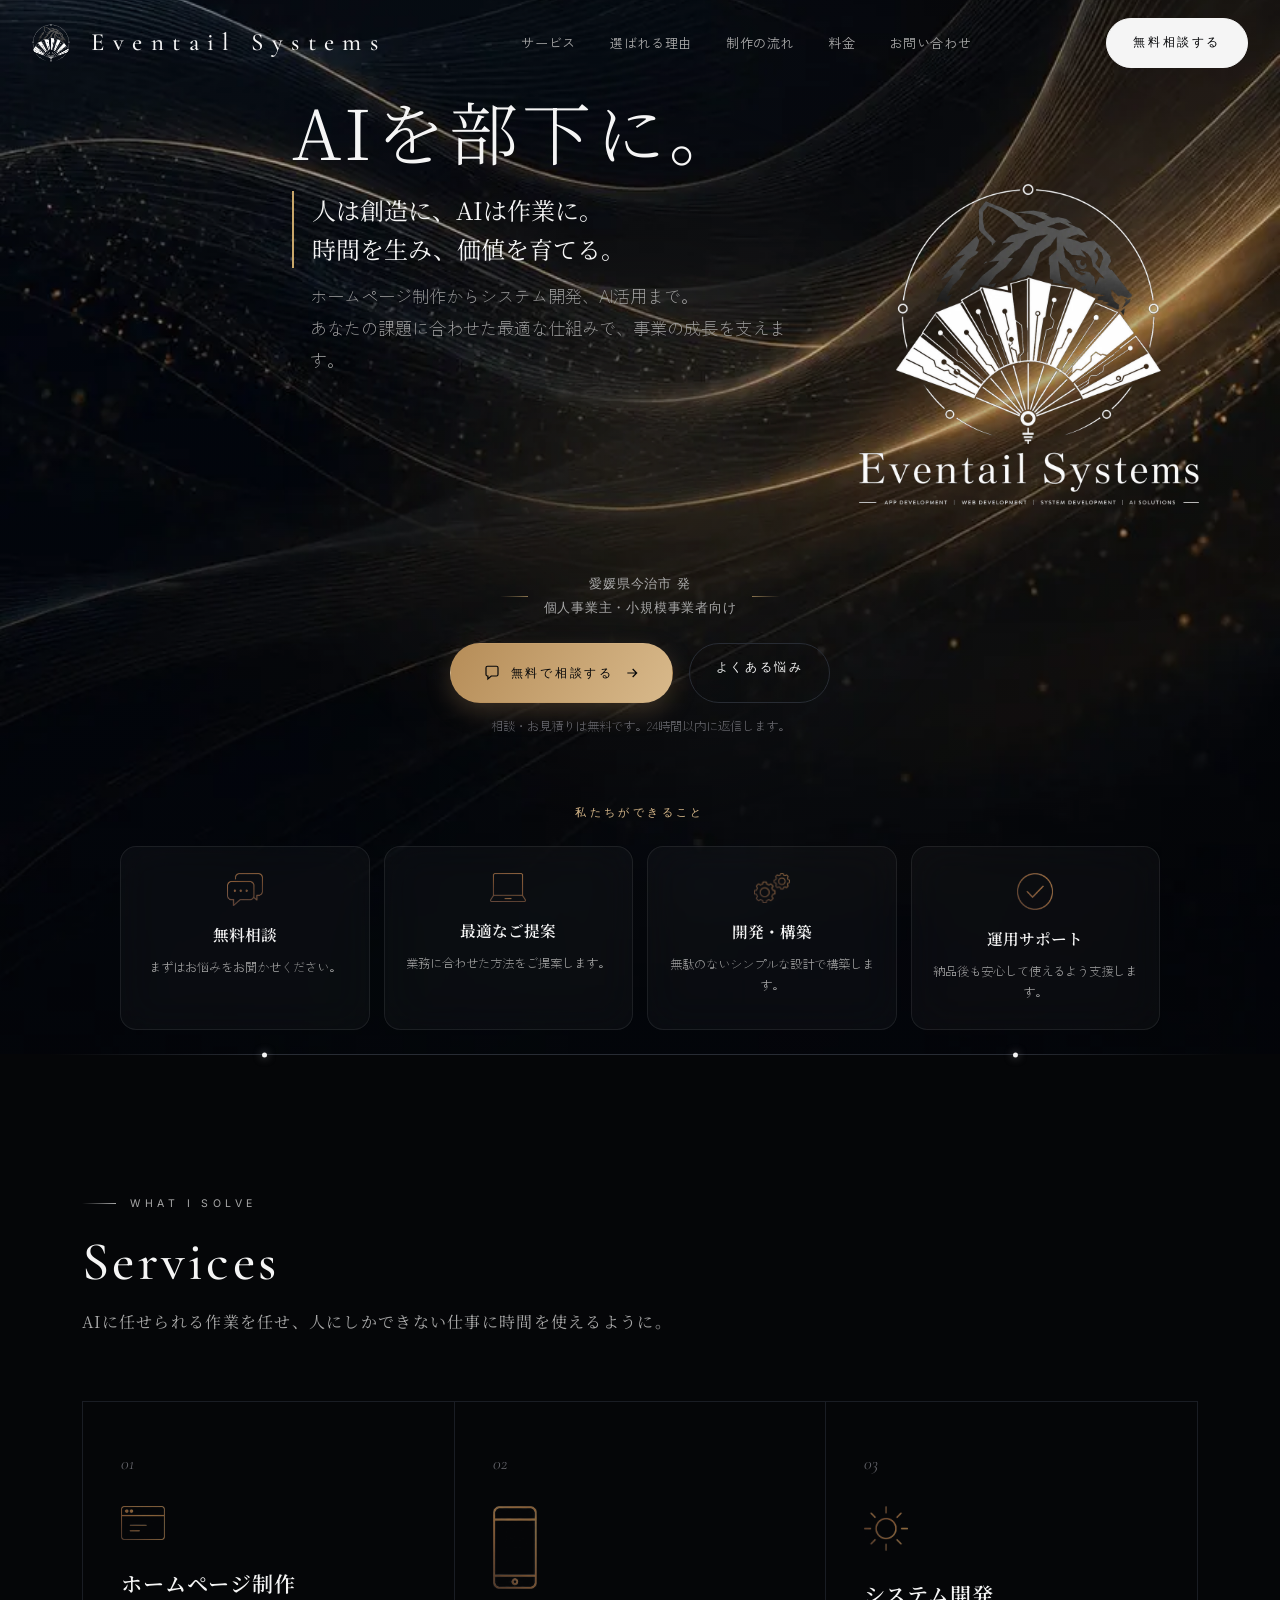
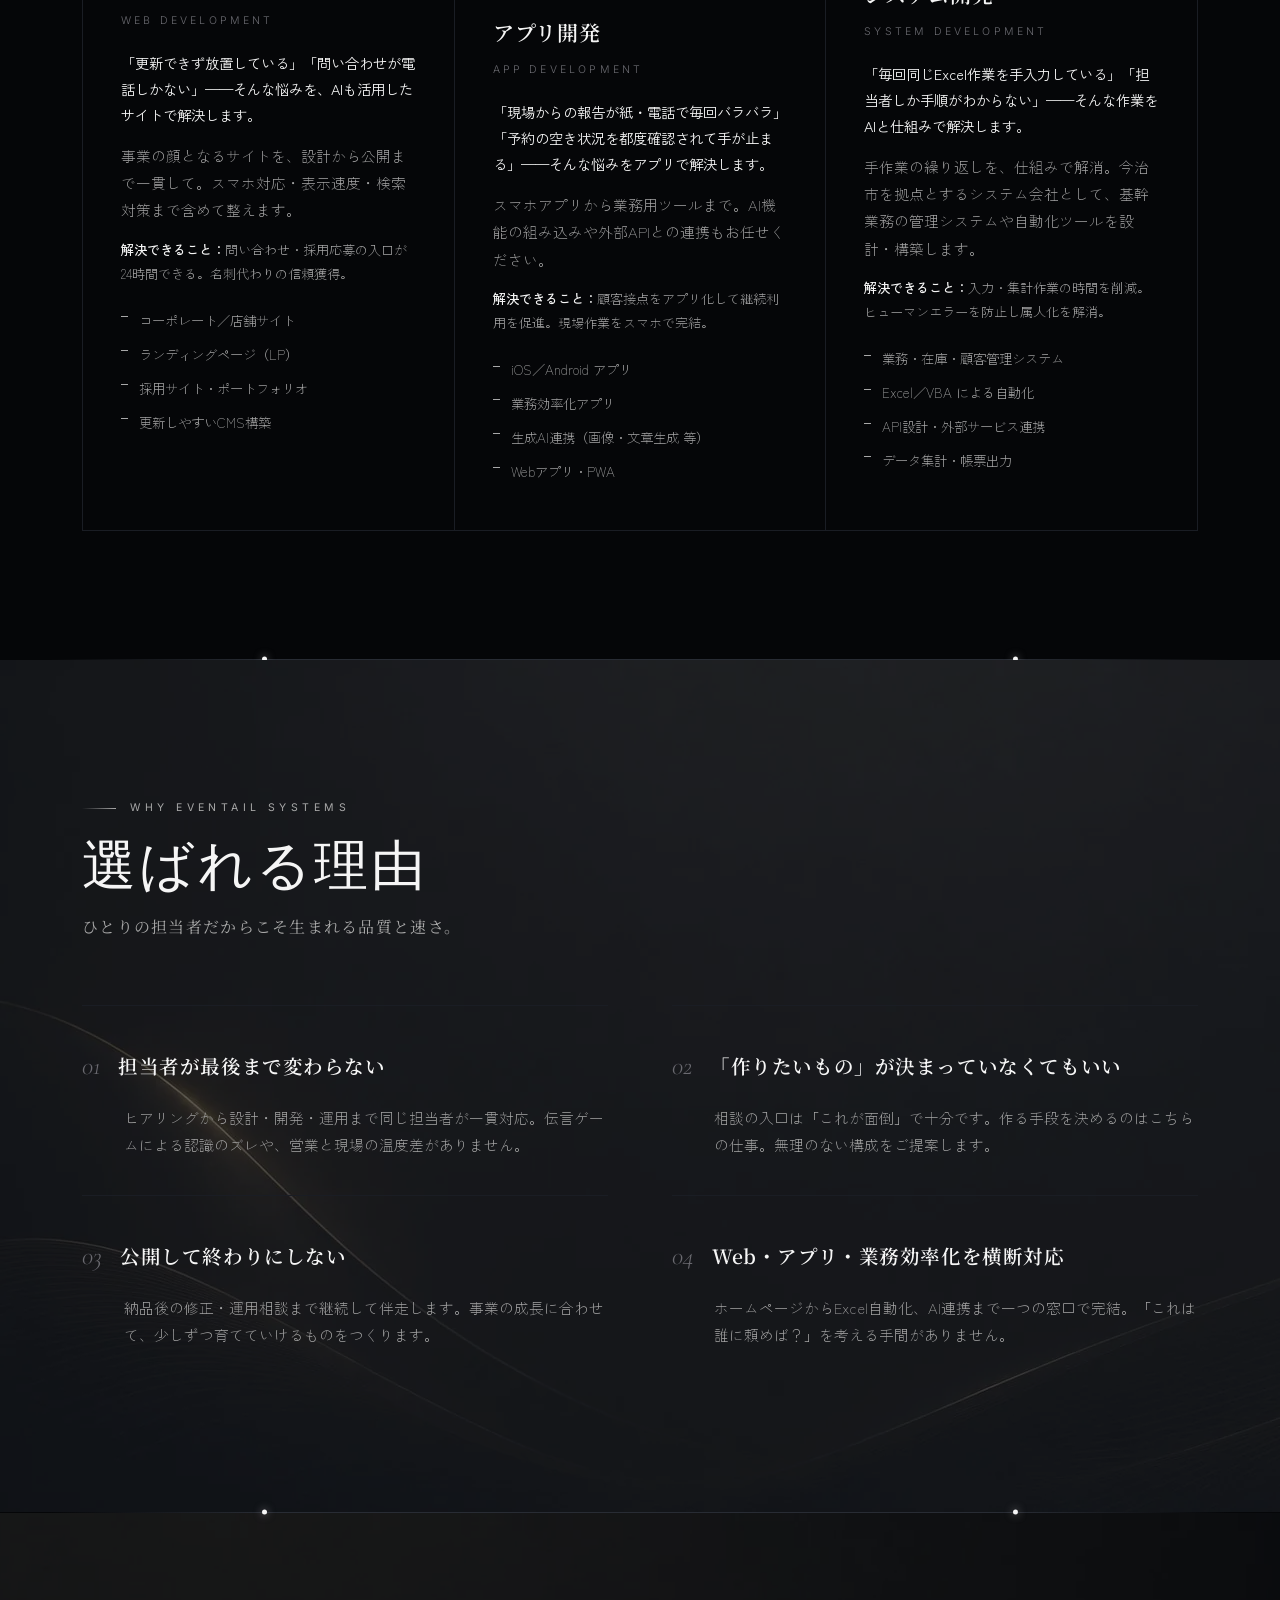
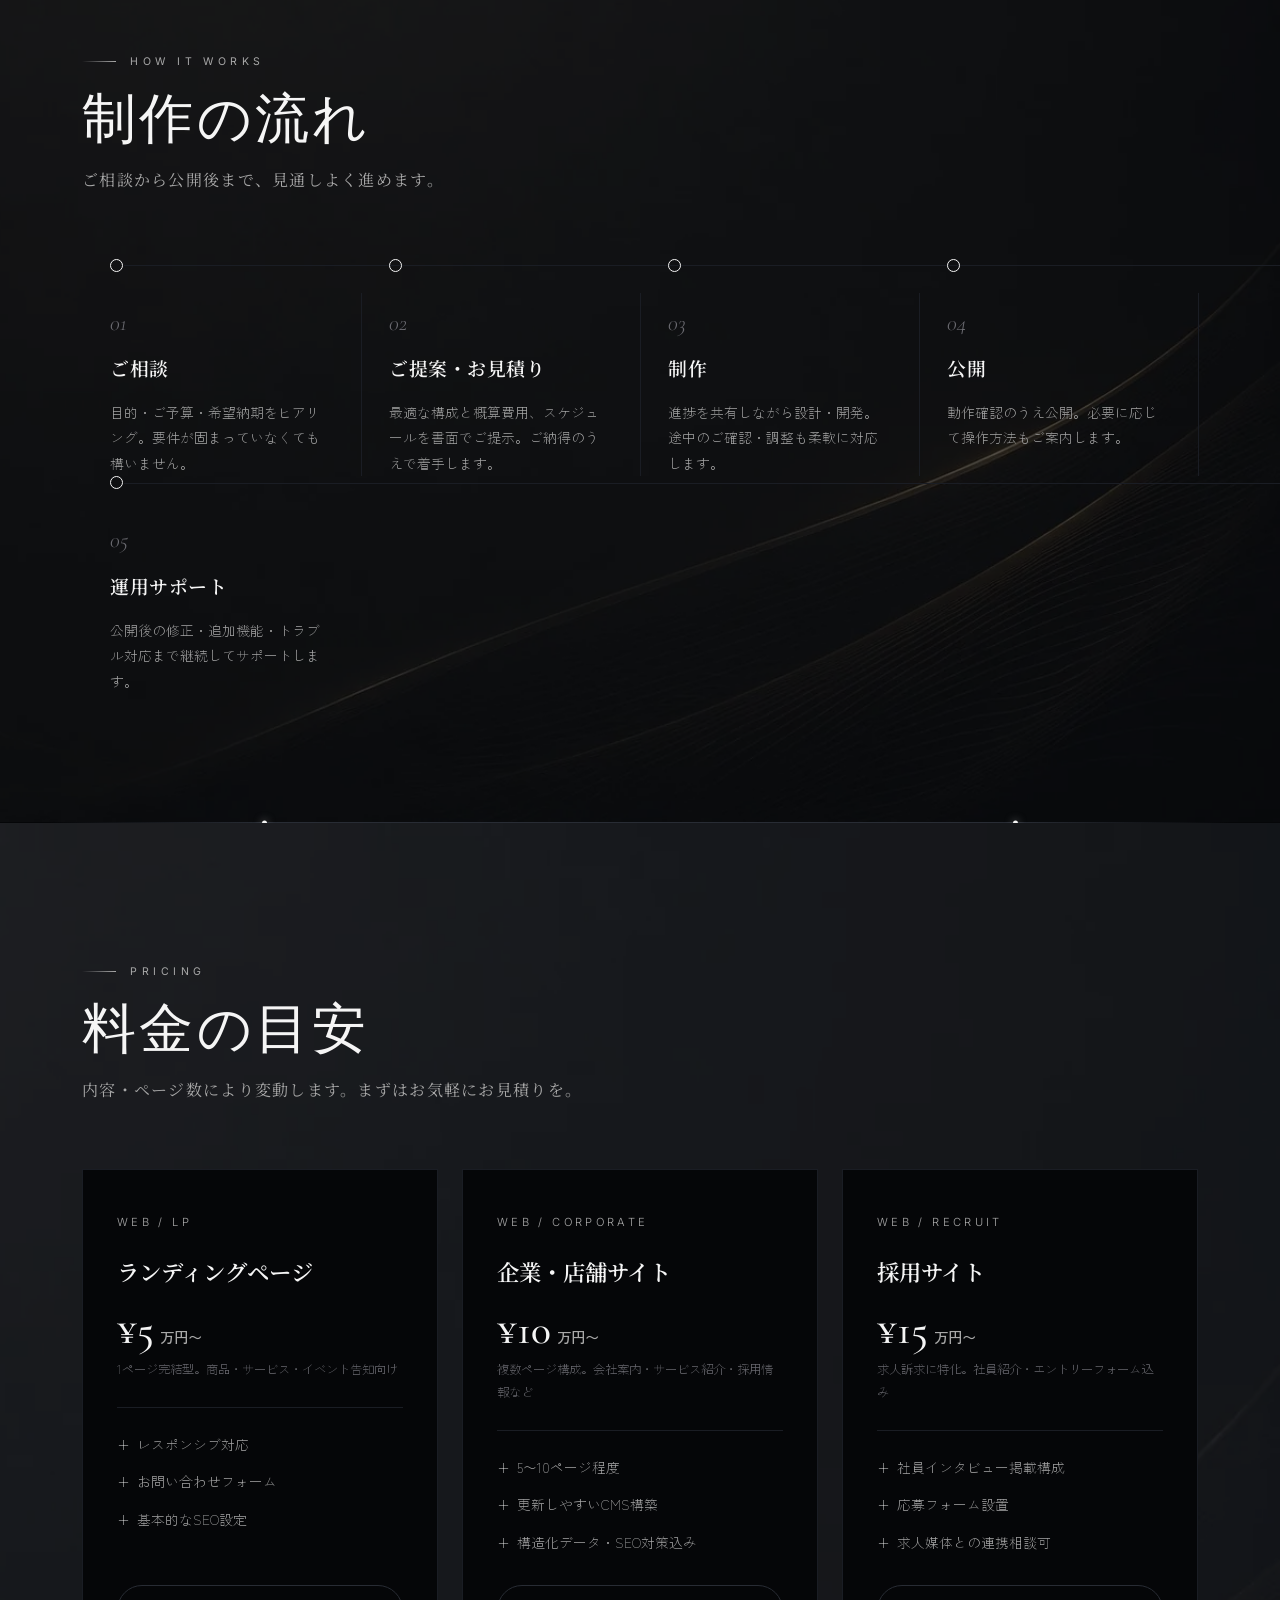
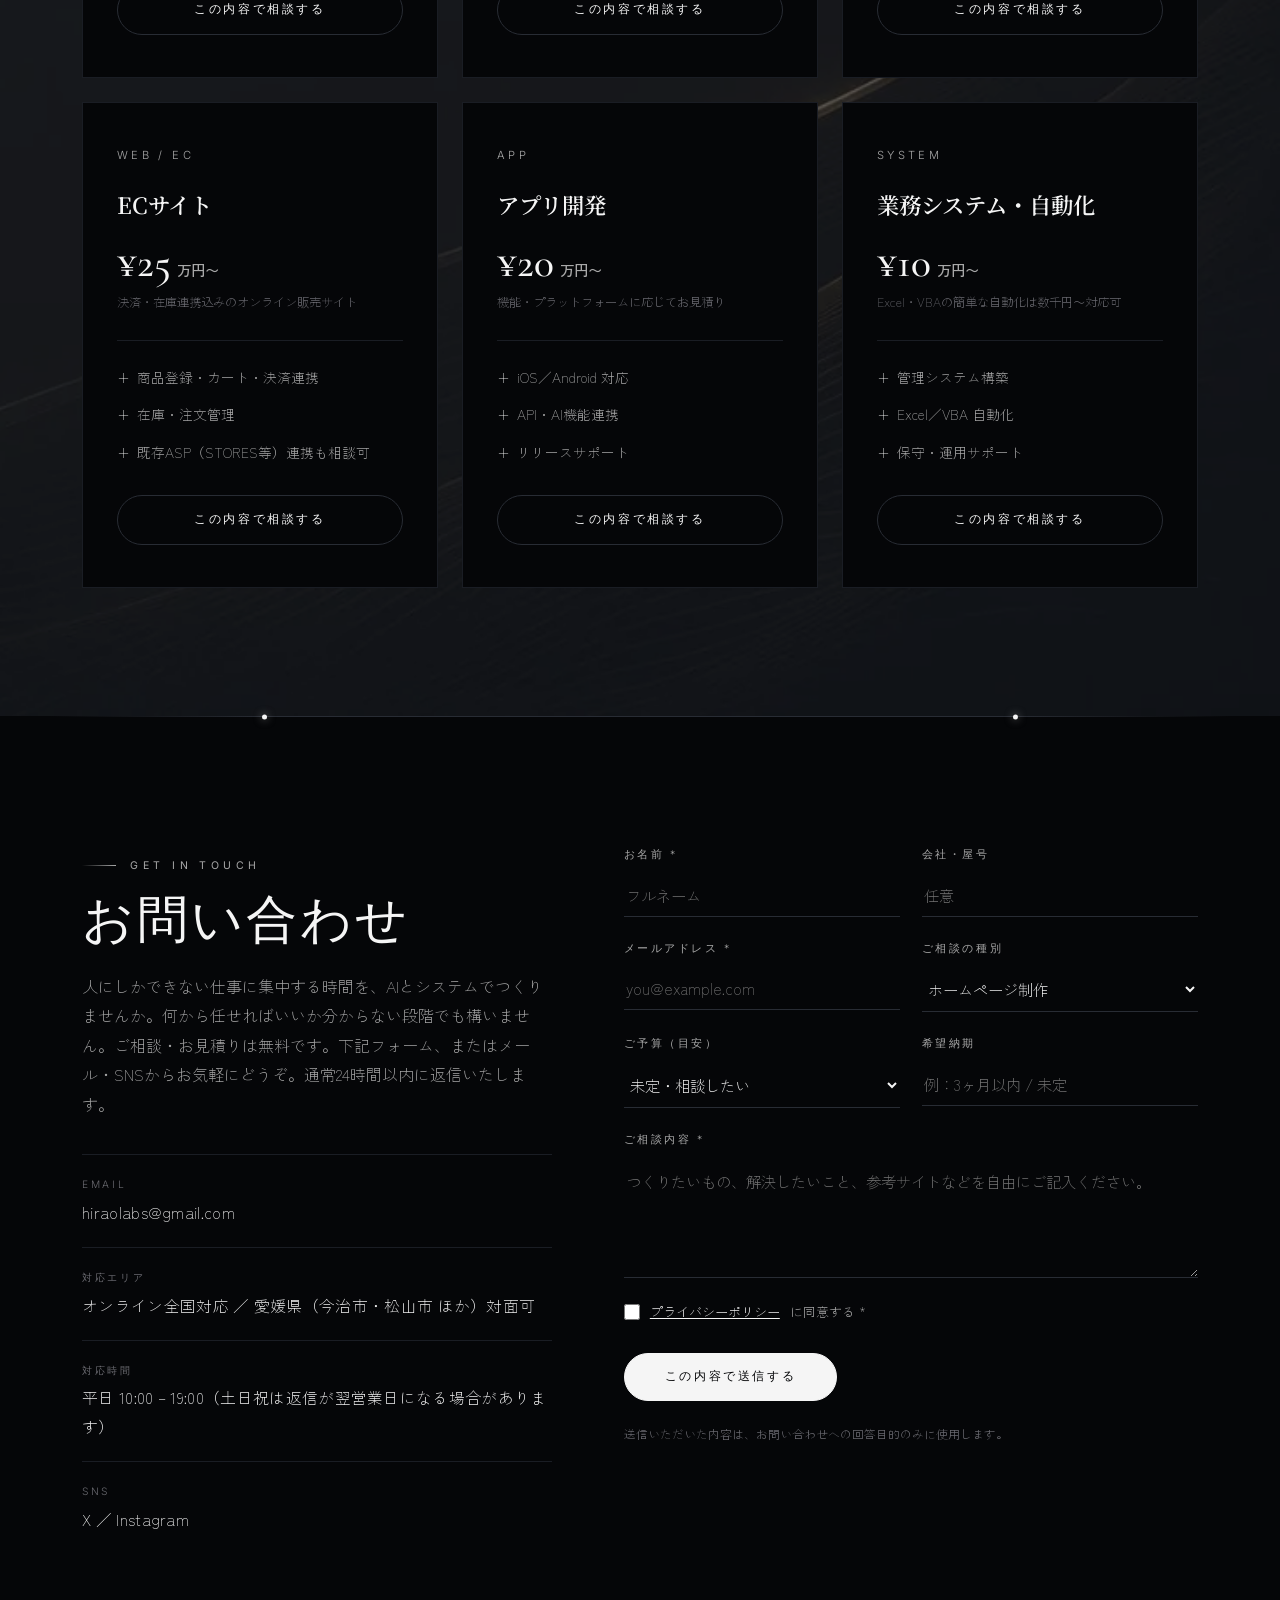
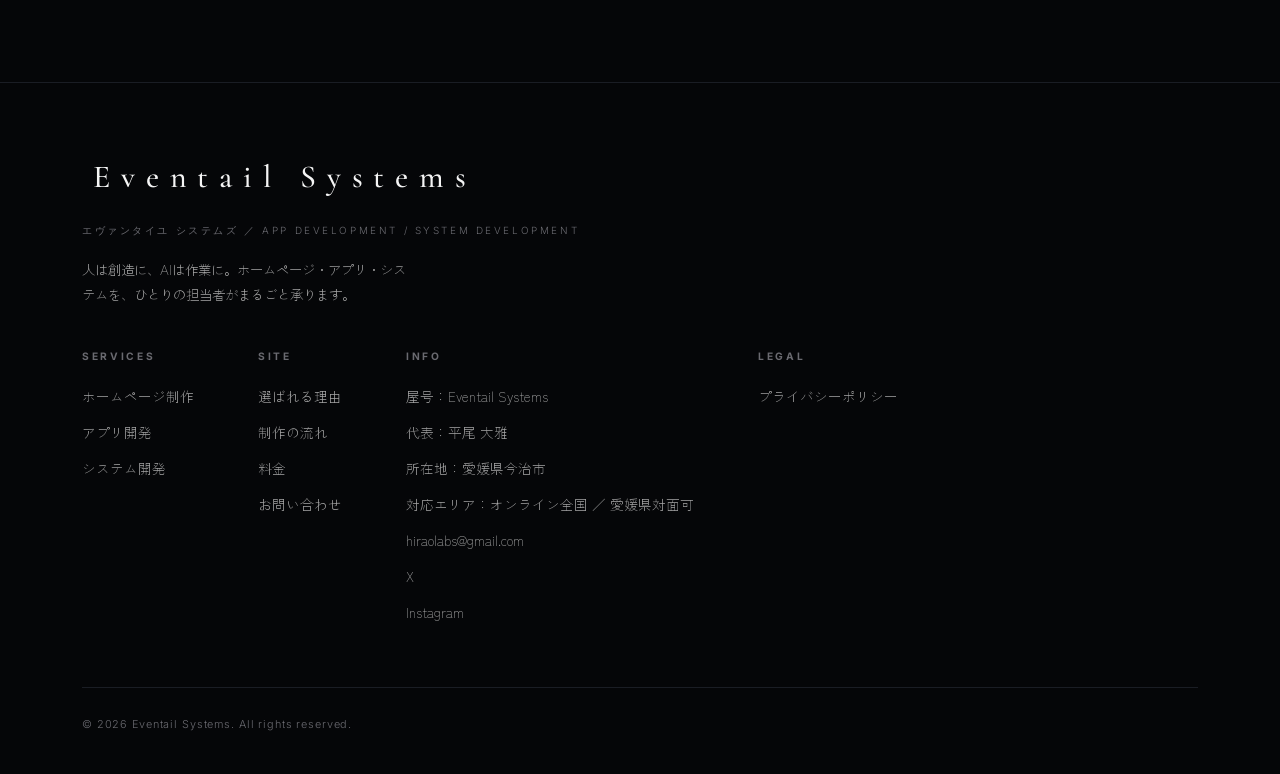
==== commit 1c635d75: "主要画像をWebP化してさらに軽量化（Performanceスコア改善） - logo.png(512KB)→logo.webp(200KB) - logo-sm.png(104KB)→logo-sm" ====
--- a/docs/index.html
+++ b/docs/index.html
@@ -111,7 +111,7 @@
 
 <!-- ================= INTRO（初回表示の演出） ================= -->
 <div id="intro" class="intro" aria-hidden="true">
-  <img src="assets/images/logo.png" alt="" width="160" height="151" class="intro-logo">
+  <img src="assets/images/logo.webp" alt="" width="160" height="151" class="intro-logo">
   <p class="intro-eyebrow">愛媛県今治市 発 ／ 個人事業主・小規模事業者むけ</p>
   <p class="intro-name">Eventail Systems</p>
 </div>
@@ -119,7 +119,7 @@
 <!-- ================= HEADER ================= -->
 <header id="hdr">
   <a class="brand" href="#top">
-    <img src="assets/images/logo-sm.png" alt="Eventail Systems ロゴ" width="38" height="37">
+    <img src="assets/images/logo-sm.webp" alt="Eventail Systems ロゴ" width="38" height="37">
     <span class="name">Eventail Systems</span>
   </a>
   <nav class="links" aria-label="メインナビゲーション">
@@ -162,7 +162,7 @@
       <p class="hero-lead">人は創造に、AIは作業に。<br class="br-mobile">時間を生み、価値を育てる。</p>
       <p class="hero-sub">ホームページ制作からシステム開発、AI活用まで。<br class="br-mobile">あなたの課題に合わせた最適な仕組みで、事業の成長を支えます。</p>
     </div>
-    <img class="hero-logo reveal" src="assets/images/logo.png" alt="Eventail Systems" width="360" height="339" fetchpriority="high" style="transition-delay:.16s">
+    <img class="hero-logo reveal" src="assets/images/logo.webp" alt="Eventail Systems" width="360" height="339" fetchpriority="high" style="transition-delay:.16s">
   </div>
   <!-- 所在地表示：左右に細いラインを配置した2行構成 -->
   <p class="hero-locale reveal" style="transition-delay:.26s">
--- a/docs/assets/css/style.css
+++ b/docs/assets/css/style.css
@@ -32,7 +32,7 @@
 .texture-scatter{position:relative}
 .texture-scatter::before{
   content:"";position:absolute;inset:0;z-index:0;pointer-events:none;
-  background-image:url("../images/texture-gold-wave.jpg");
+  background-image:url("../images/texture-gold-wave.webp");
   background-repeat:no-repeat;background-size:cover;
   opacity:.32;mix-blend-mode:screen;
 }
@@ -163,7 +163,7 @@
   position:relative}
 /* Hero背景：撮り下ろしのゴールドウェーブ画像を使用（右下から光が流れる意匠を内包） */
 .hero-bg{position:absolute;inset:0;z-index:0;overflow:hidden;pointer-events:none;
-  background-image:url("../images/hero-bg.jpg");background-size:cover;
+  background-image:url("../images/hero-bg.webp");background-size:cover;
   background-position:center bottom;background-repeat:no-repeat}
 .hero-bg::after{content:"";position:absolute;inset:0;
   /* 文字とロゴの可読性を確保するための暗めのオーバーレイ */
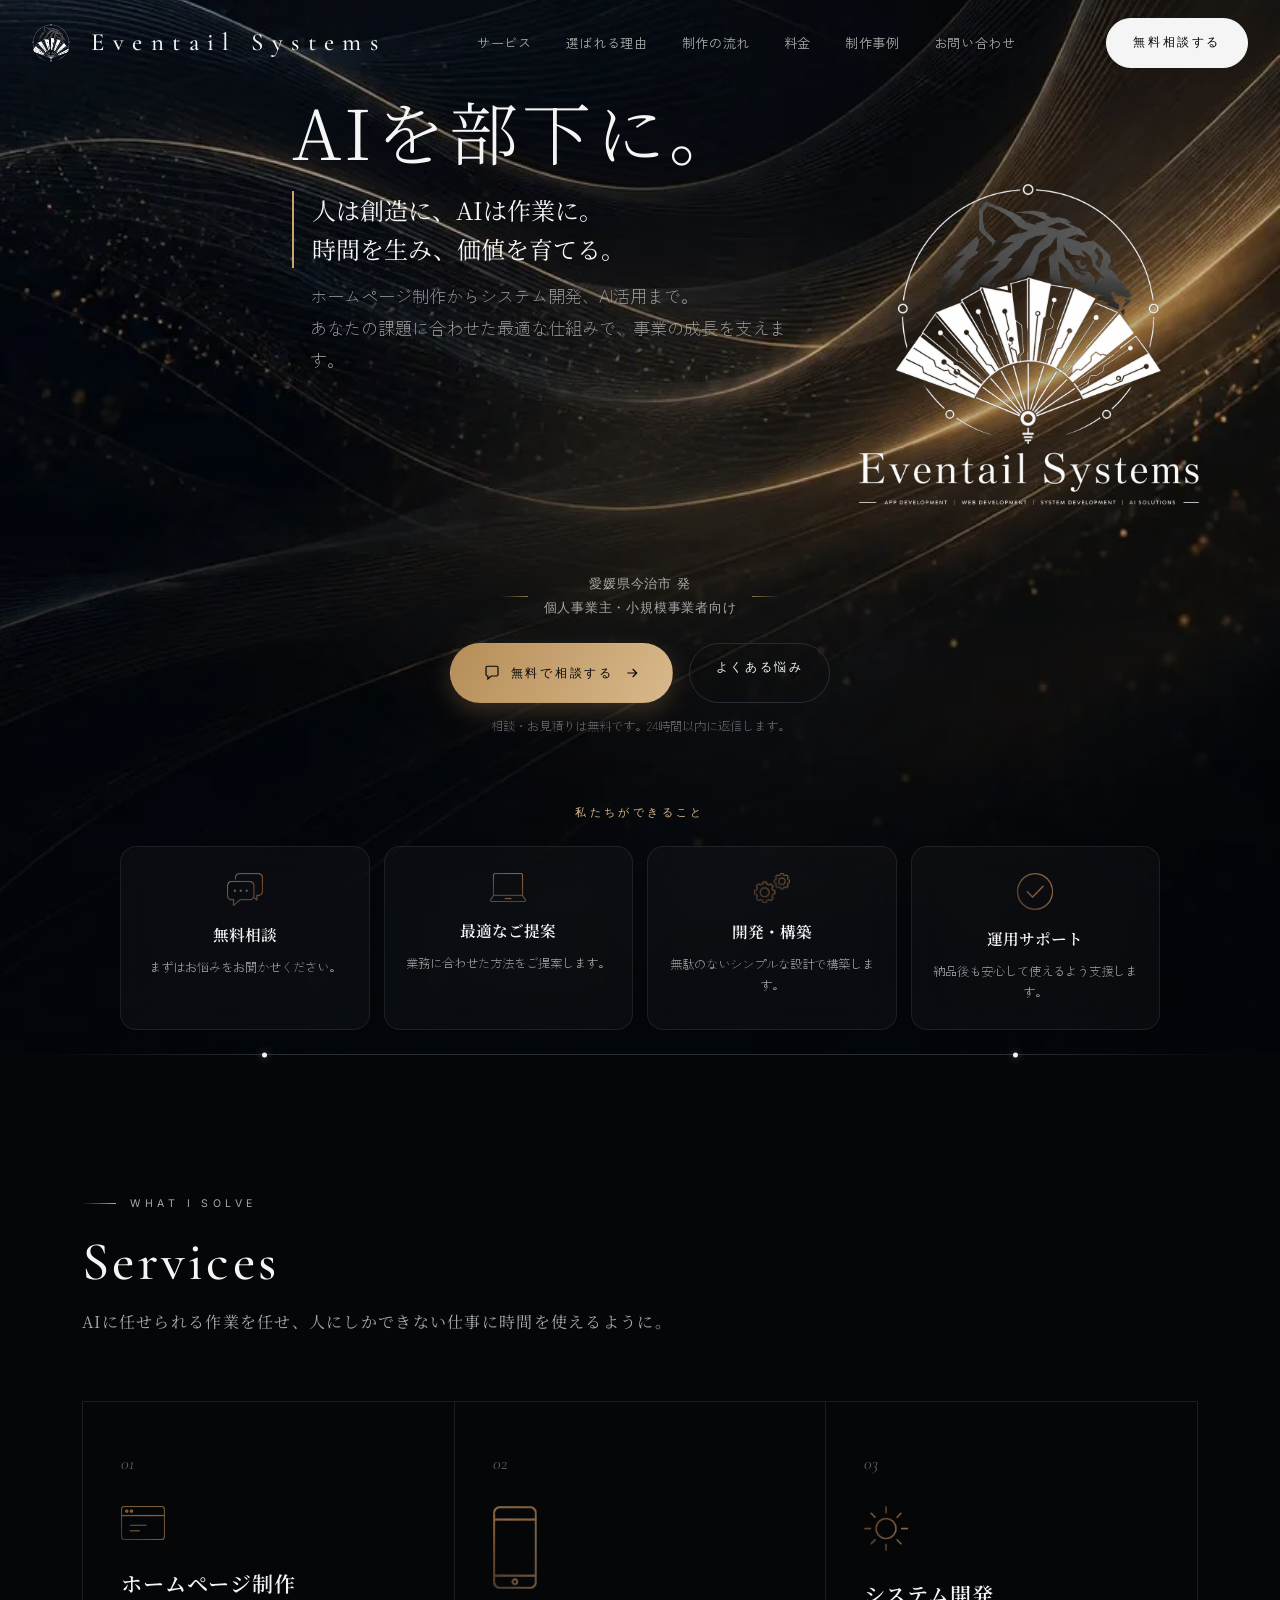
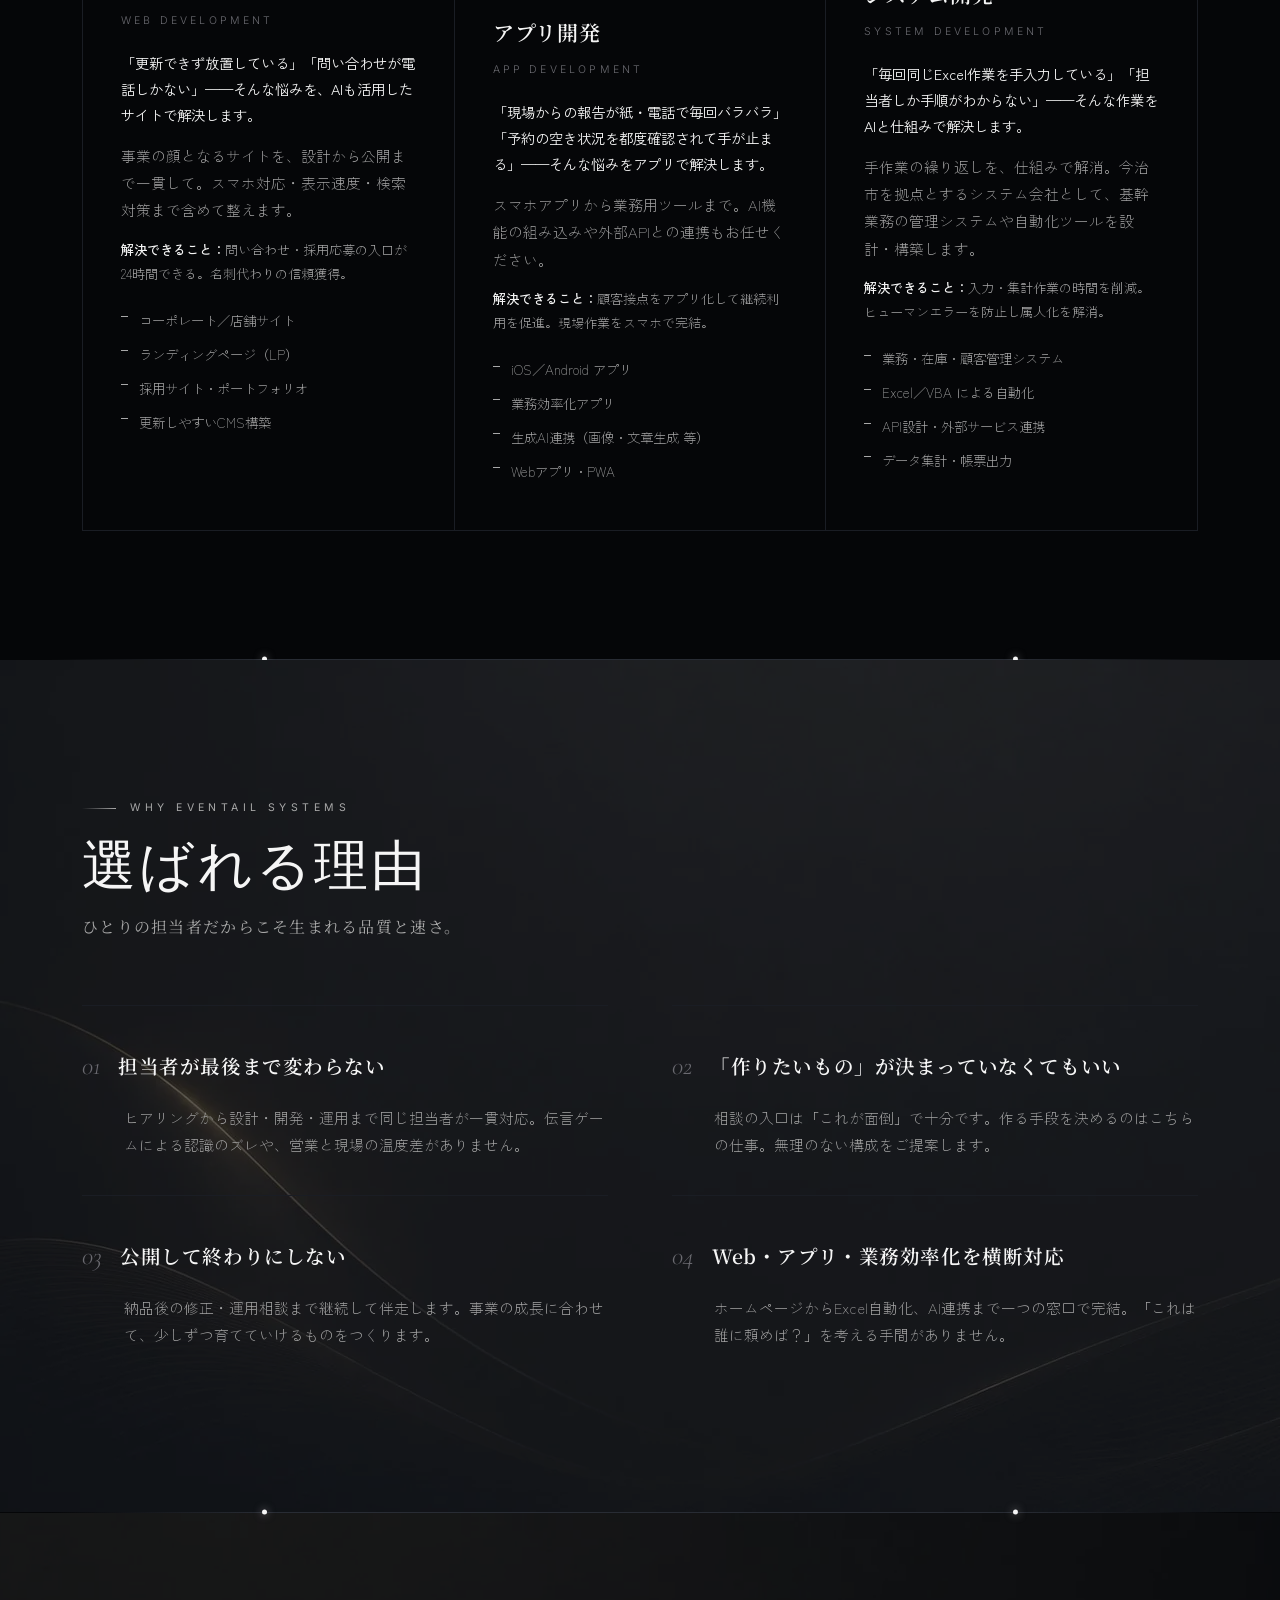
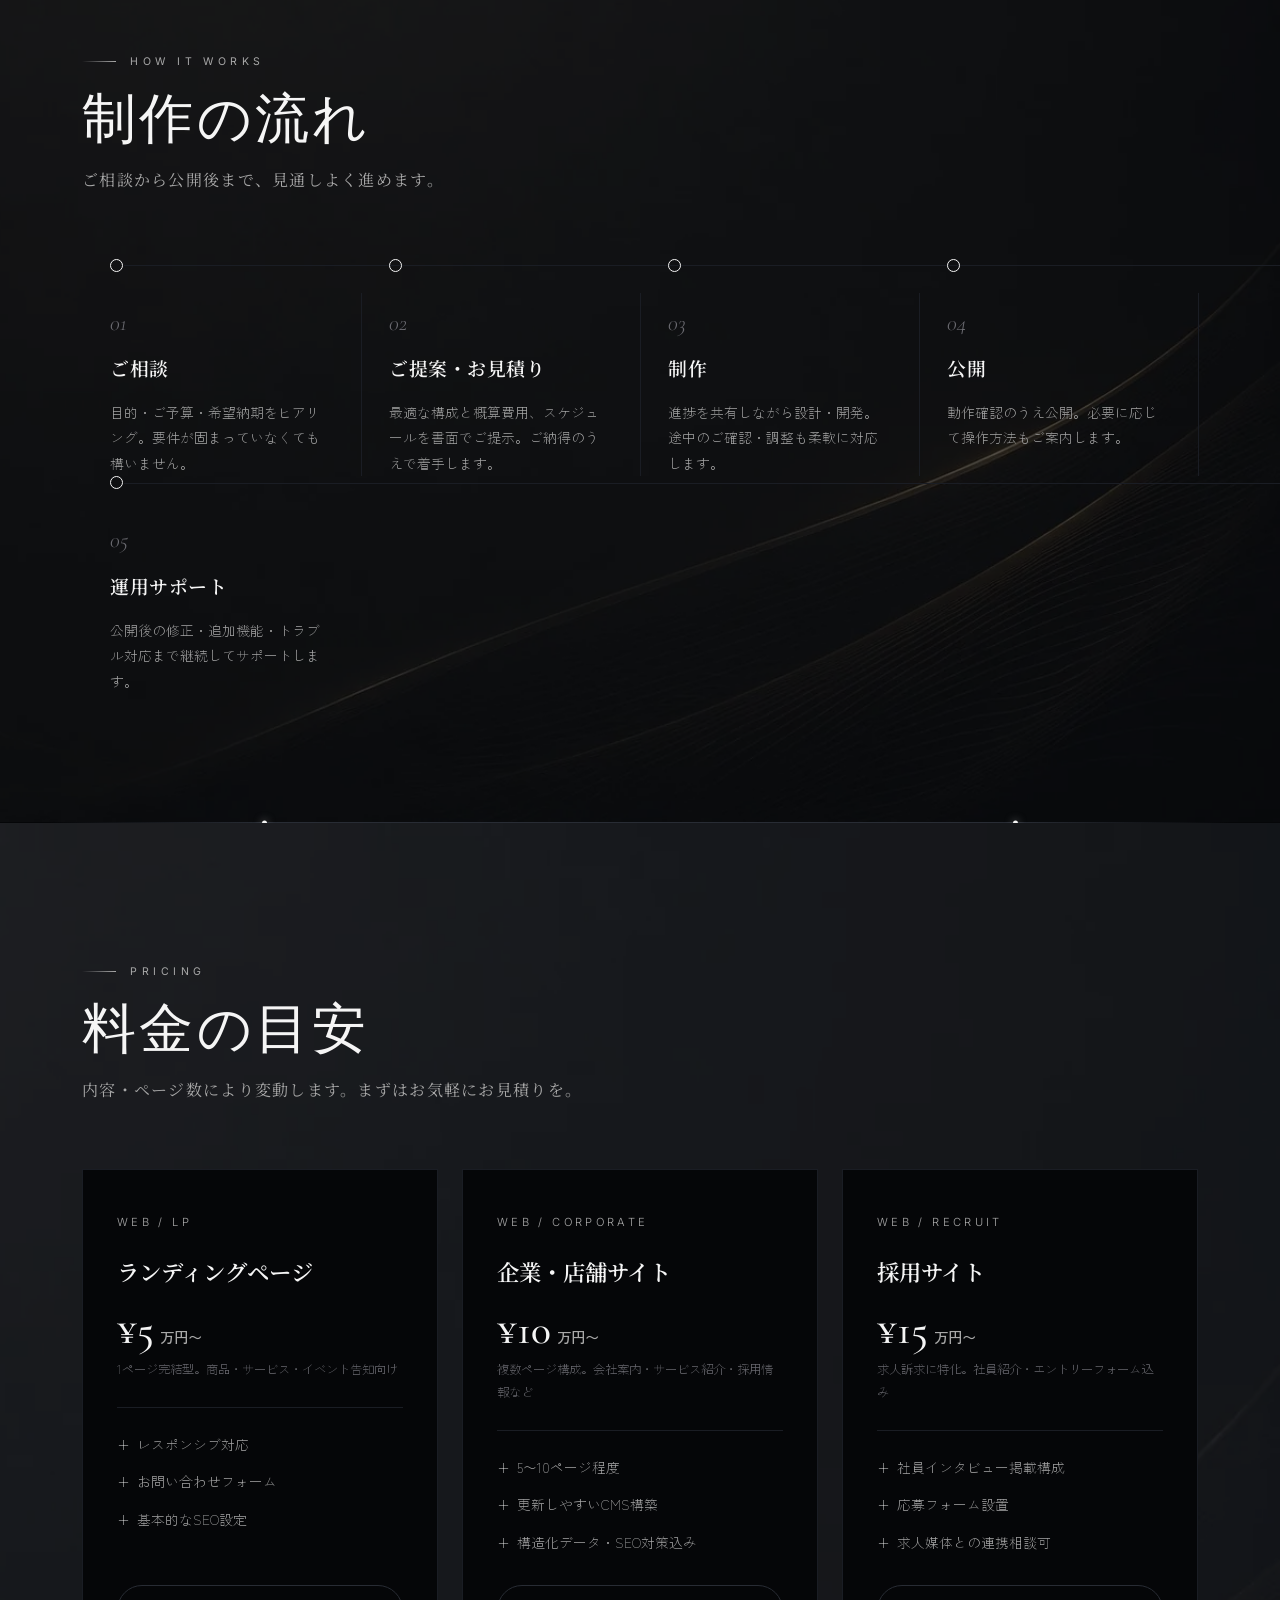
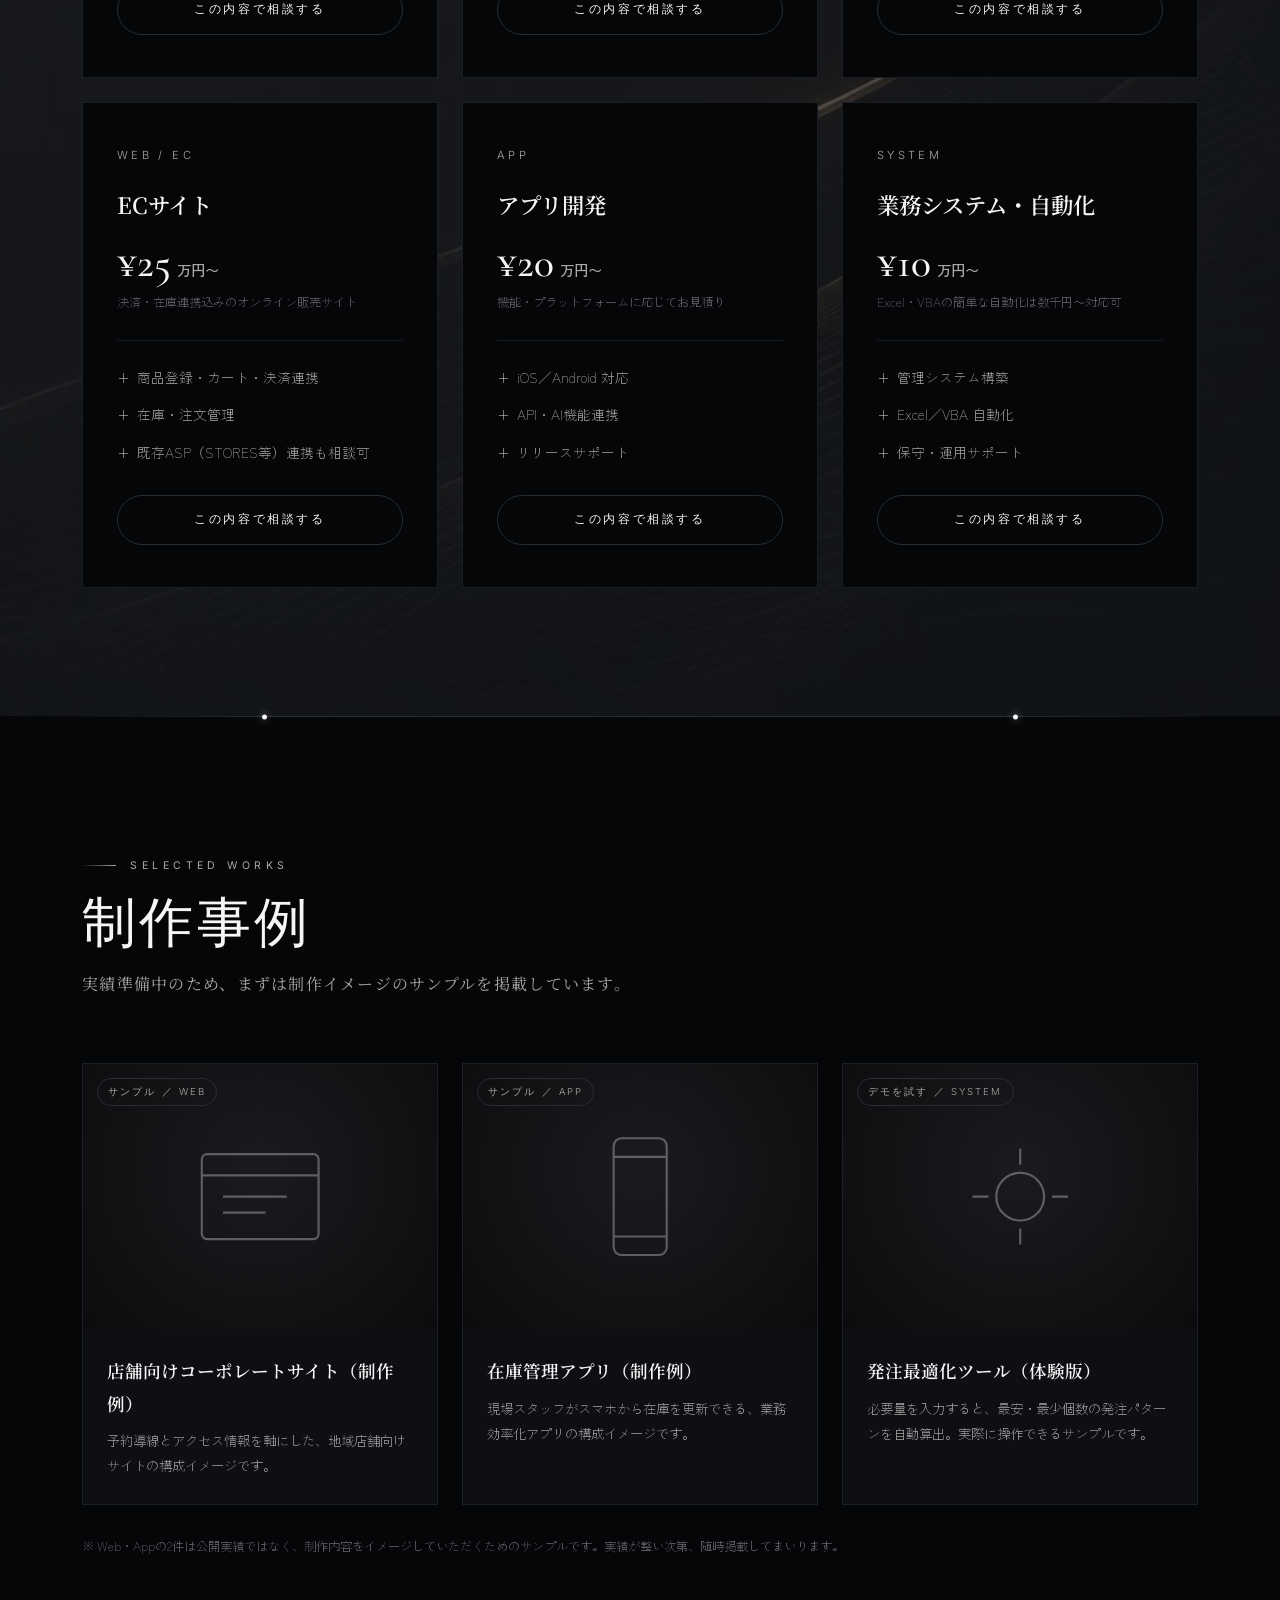
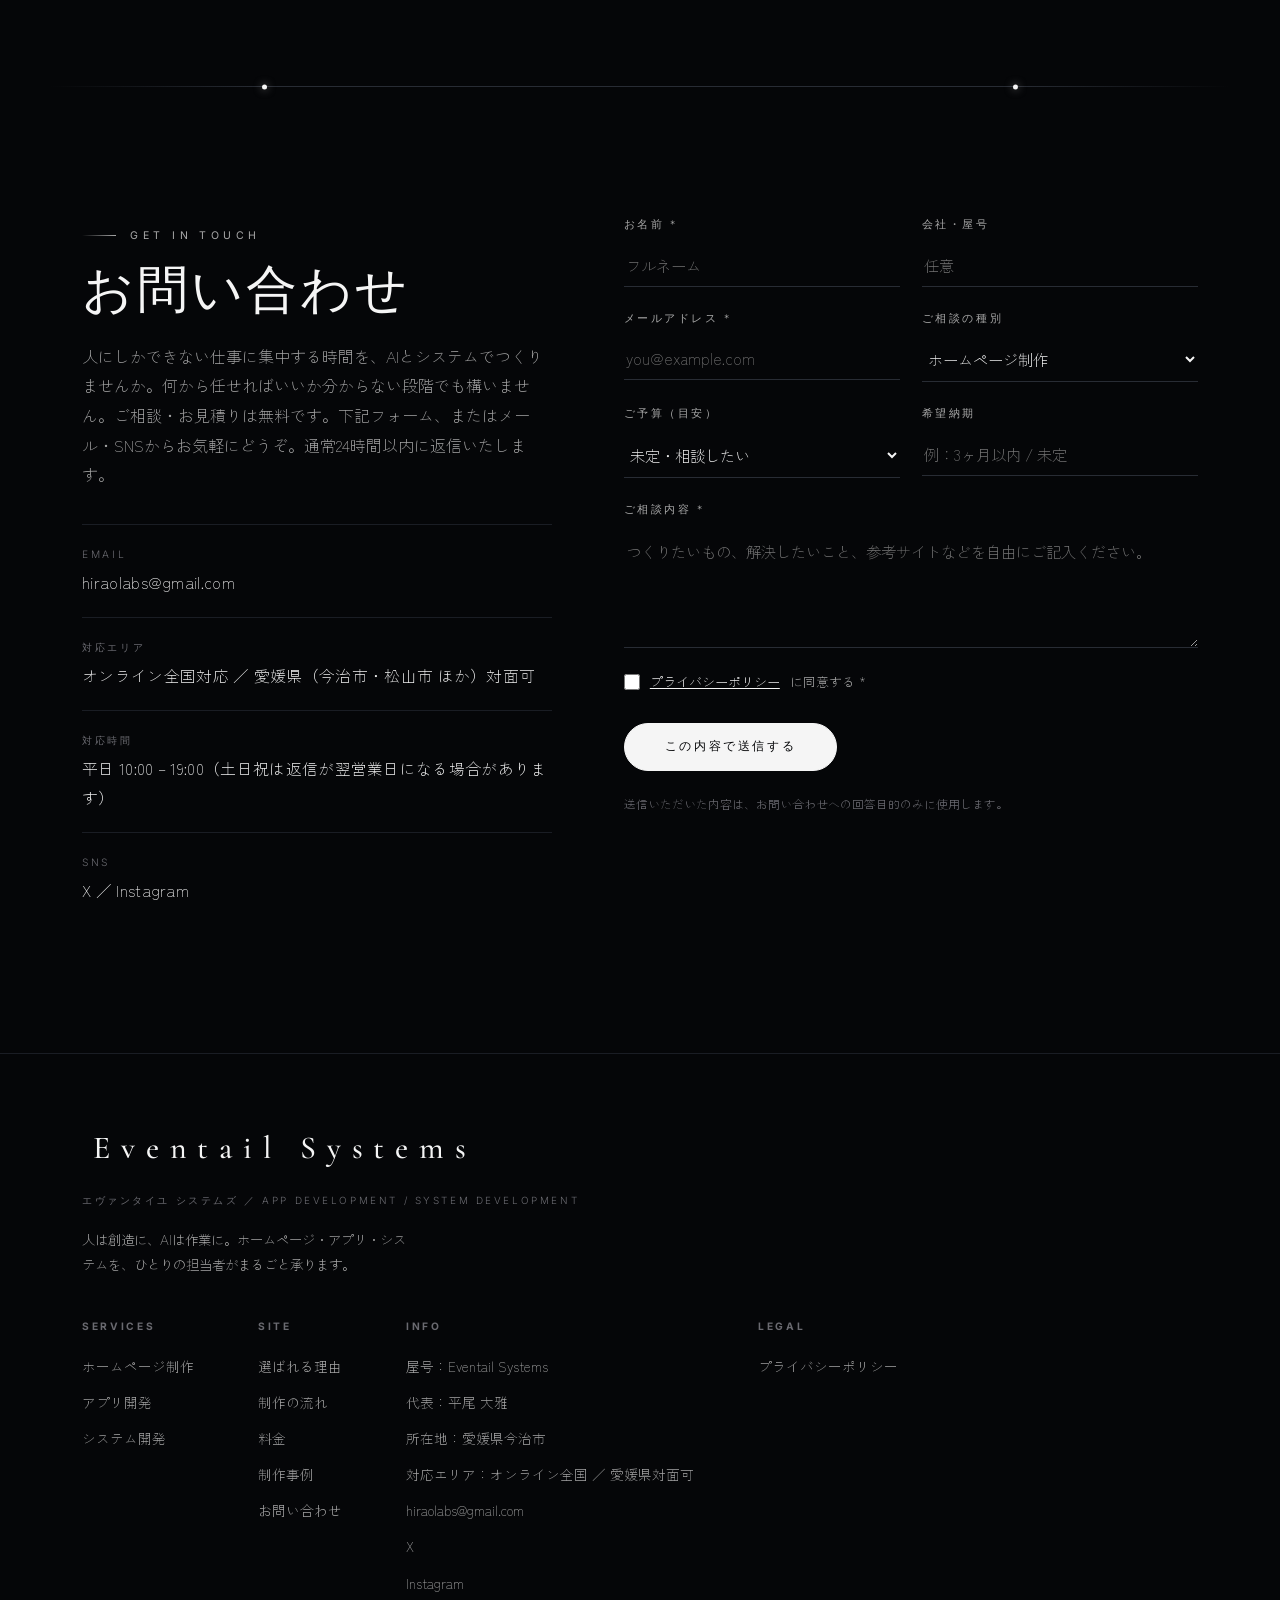
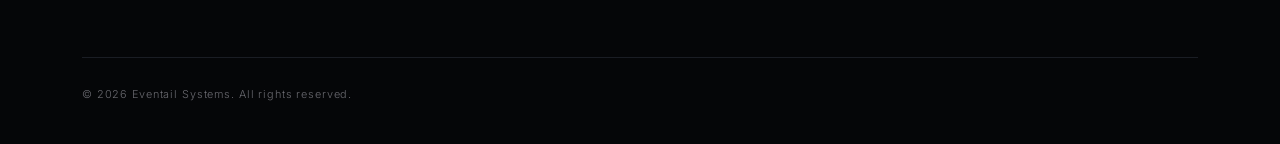
==== commit fcad33a7: "発注最適化ツール（体験版）を制作事例に追加 - アップロードされたサンプルツールを docs/samples/order-optimizer.html   として設置（サイトへの戻りリンク・noind" ====
--- a/docs/index.html
+++ b/docs/index.html
@@ -127,7 +127,7 @@
     <a href="#why">選ばれる理由</a>
     <a href="#flow">制作の流れ</a>
     <a href="#pricing">料金</a>
-    <!-- <a href="#works">制作事例</a> -->
+    <a href="#works">制作事例</a>
     <a href="#contact">お問い合わせ</a>
   </nav>
   <a href="#contact" class="btn btn-solid">無料相談する</a>
@@ -144,7 +144,7 @@
   <a href="#why" onclick="closeNav()">選ばれる理由</a>
   <a href="#flow" onclick="closeNav()">制作の流れ</a>
   <a href="#pricing" onclick="closeNav()">料金</a>
-  <!-- <a href="#works" onclick="closeNav()">制作事例</a> -->
+  <a href="#works" onclick="closeNav()">制作事例</a>
   <a href="#contact" onclick="closeNav()">お問い合わせ</a>
 </div>
 
@@ -440,11 +440,7 @@
 
 <div class="divider"></div>
 
-<!-- ================= WORKS（制作事例）=================
-     実績が整い次第、この行と最下部の閉じコメントを外せば復活します。
-     実績掲載時はスクリーンショット＋実サイトURLの併記を推奨。
-     ＜ここから無効化＞
-
+<!-- ================= WORKS（制作事例） ================= -->
 <section id="works">
   <div class="wrap">
     <div class="s-head reveal">
@@ -463,18 +459,16 @@
         <div class="thumb"><span class="tag">サンプル ／ App</span><svg viewBox="0 0 60 60" aria-hidden="true"><rect x="20" y="8" width="20" height="44" rx="3"/><line x1="20" y1="15" x2="40" y2="15"/><line x1="20" y1="45" x2="40" y2="45"/></svg></div>
         <div class="body"><h3>在庫管理アプリ（制作例）</h3><p>現場スタッフがスマホから在庫を更新できる、業務効率化アプリの構成イメージです。</p></div>
       </div>
-      <div class="work reveal">
-        <div class="thumb"><span class="tag">サンプル ／ System</span><svg viewBox="0 0 60 60" aria-hidden="true"><circle cx="30" cy="30" r="9"/><path d="M30 12v6M30 42v6M12 30h6M42 30h6"/></svg></div>
-        <div class="body"><h3>Excel帳票自動作成ツール（制作例）</h3><p>手入力していた帳票作成をワンクリック化する、VBA自動化ツールの構成イメージです。</p></div>
-      </div>
-    </div>
-    <p class="works-note">※ 上記は公開実績ではなく、制作内容をイメージしていただくためのサンプルです。実績が整い次第、随時掲載してまいります。</p>
+      <a class="work reveal" href="samples/order-optimizer.html" target="_blank" rel="noopener">
+        <div class="thumb"><span class="tag">デモを試す ／ System</span><svg viewBox="0 0 60 60" aria-hidden="true"><circle cx="30" cy="30" r="9"/><path d="M30 12v6M30 42v6M12 30h6M42 30h6"/></svg></div>
+        <div class="body"><h3>発注最適化ツール（体験版）</h3><p>必要量を入力すると、最安・最少個数の発注パターンを自動算出。実際に操作できるサンプルです。</p></div>
+      </a>
+    </div>
+    <p class="works-note">※ Web・Appの2件は公開実績ではなく、制作内容をイメージしていただくためのサンプルです。実績が整い次第、随時掲載してまいります。</p>
   </div>
 </section>
 
 <div class="divider"></div>
-
-     ＜ここまで無効化＞ -->
 
 <!-- ================= CONTACT ================= -->
 <section id="contact">
@@ -589,7 +583,7 @@
           <a href="#why">選ばれる理由</a>
           <a href="#flow">制作の流れ</a>
           <a href="#pricing">料金</a>
-          <!-- <a href="#works">制作事例</a> -->
+          <a href="#works">制作事例</a>
           <a href="#contact">お問い合わせ</a>
         </div>
         <div class="foot-col">
--- a/docs/assets/css/style.css
+++ b/docs/assets/css/style.css
@@ -297,8 +297,9 @@
 /* ---------- works ---------- */
 .work-grid{display:grid;grid-template-columns:repeat(3,1fr);gap:24px}
 .work{border:1px solid var(--line-soft);background:var(--ink-2);overflow:hidden;
-  transition:border-color .4s}
+  transition:border-color .4s;display:block}
 .work:hover{border-color:var(--line)}
+a.work:hover .thumb .tag{background:var(--gold);color:var(--ink);border-color:var(--gold)}
 .work .thumb{aspect-ratio:4/3;display:flex;align-items:center;justify-content:center;
   background:radial-gradient(circle at 50% 40%,#1b1b1f,#0c0c0e);position:relative;overflow:hidden}
 .work .thumb svg{width:60%;height:60%;opacity:.32;stroke:var(--white);fill:none;stroke-width:.8}
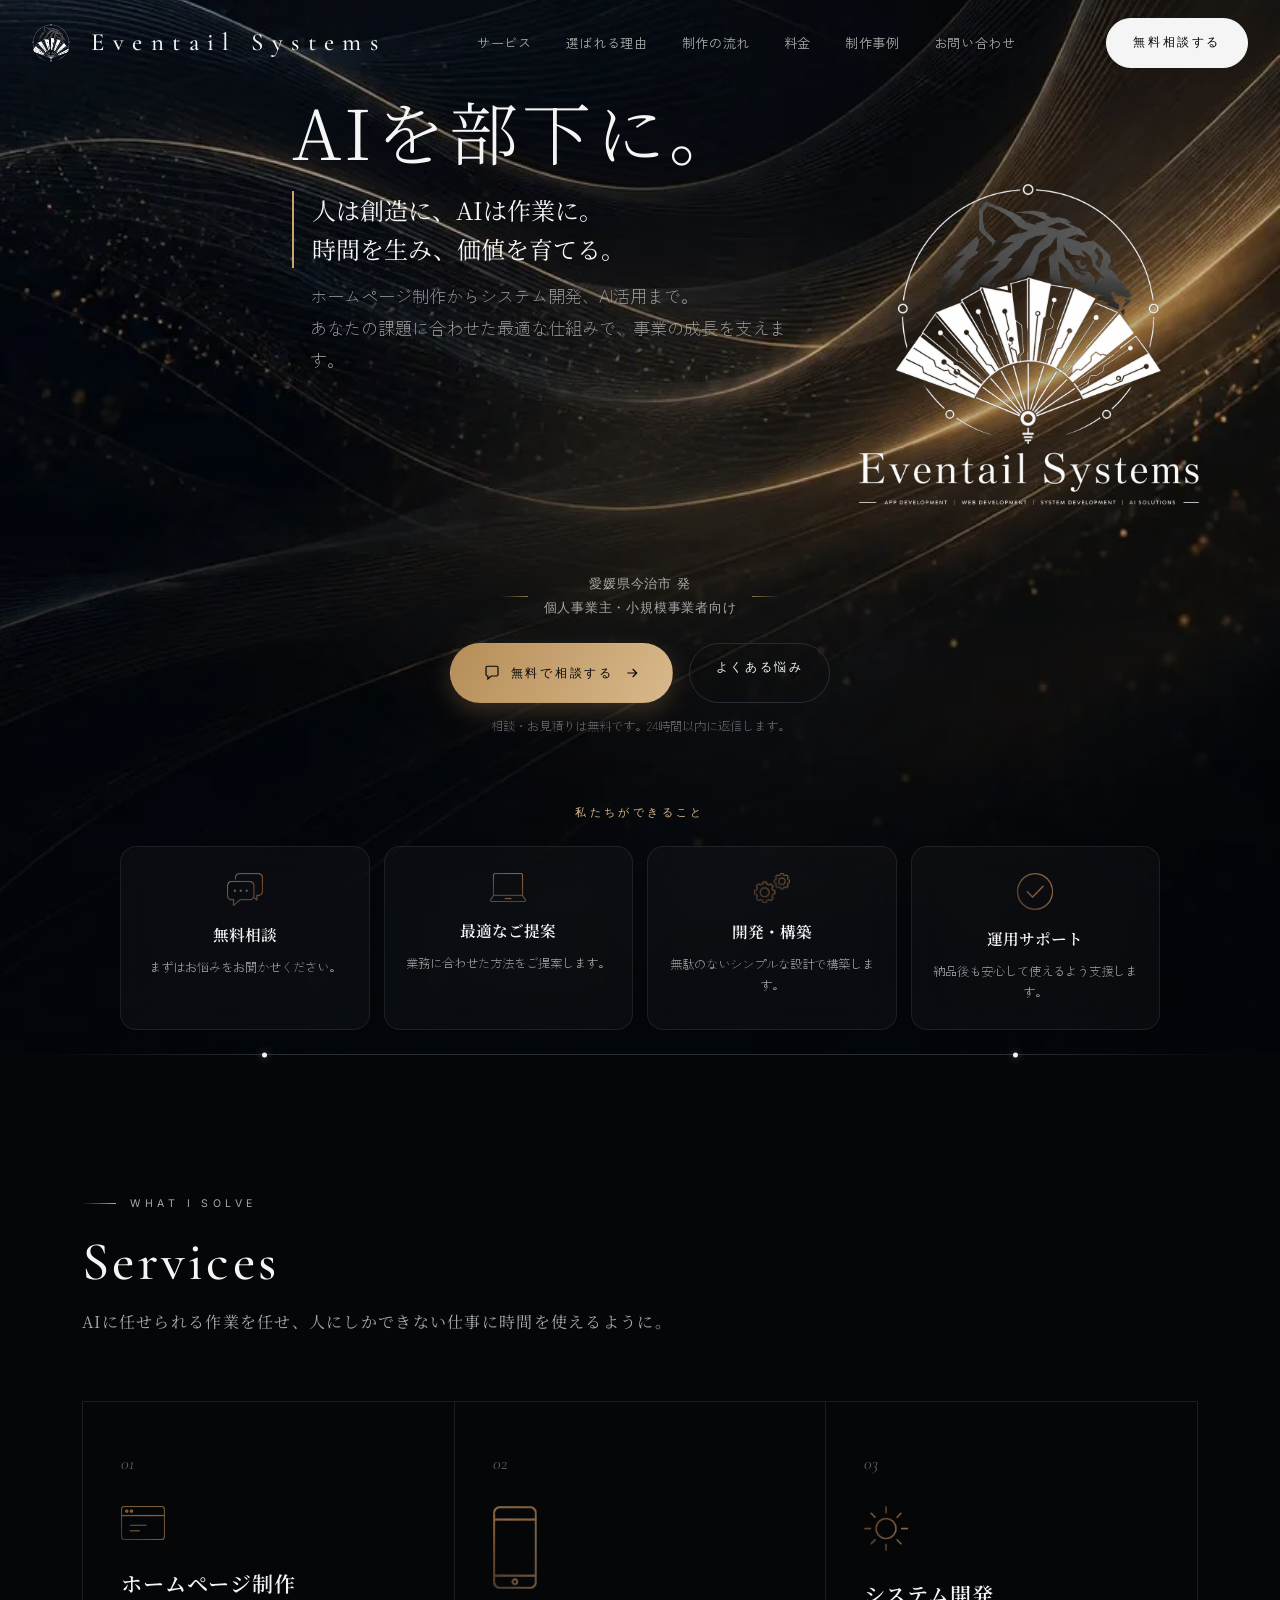
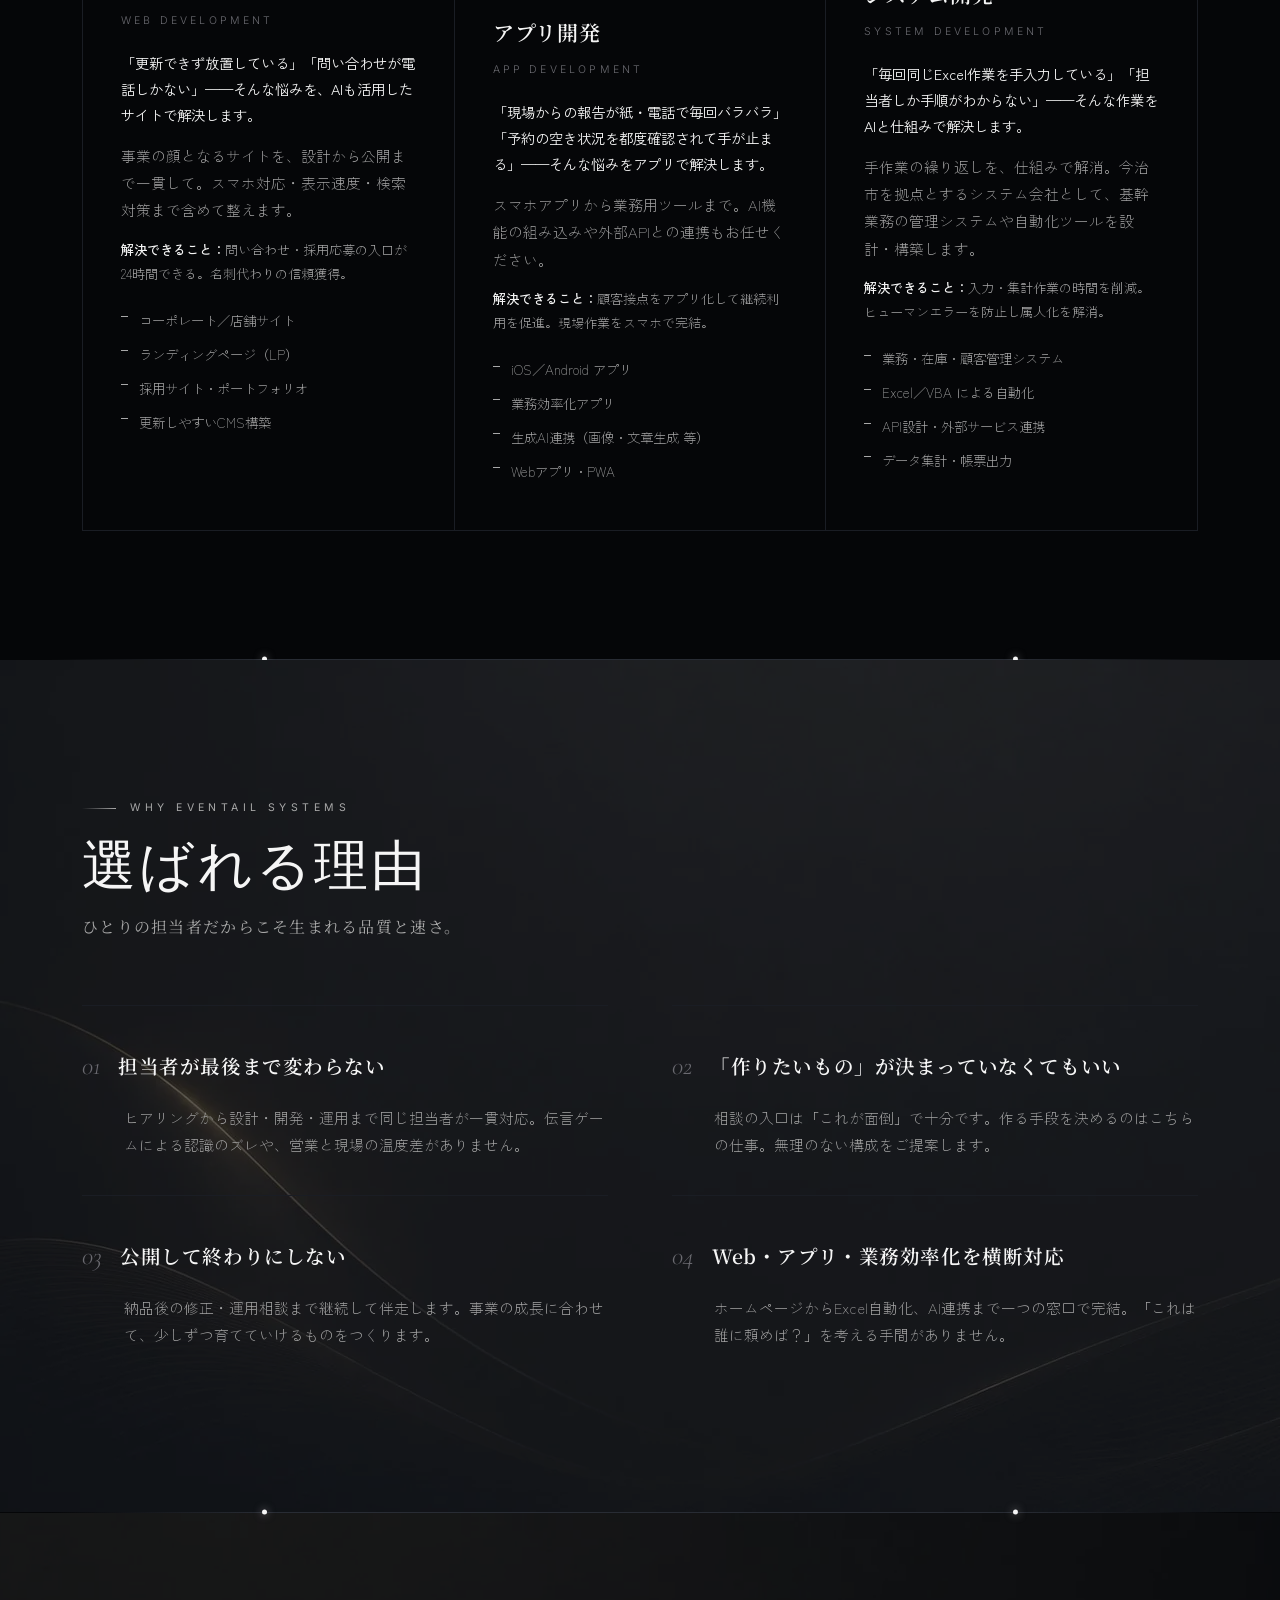
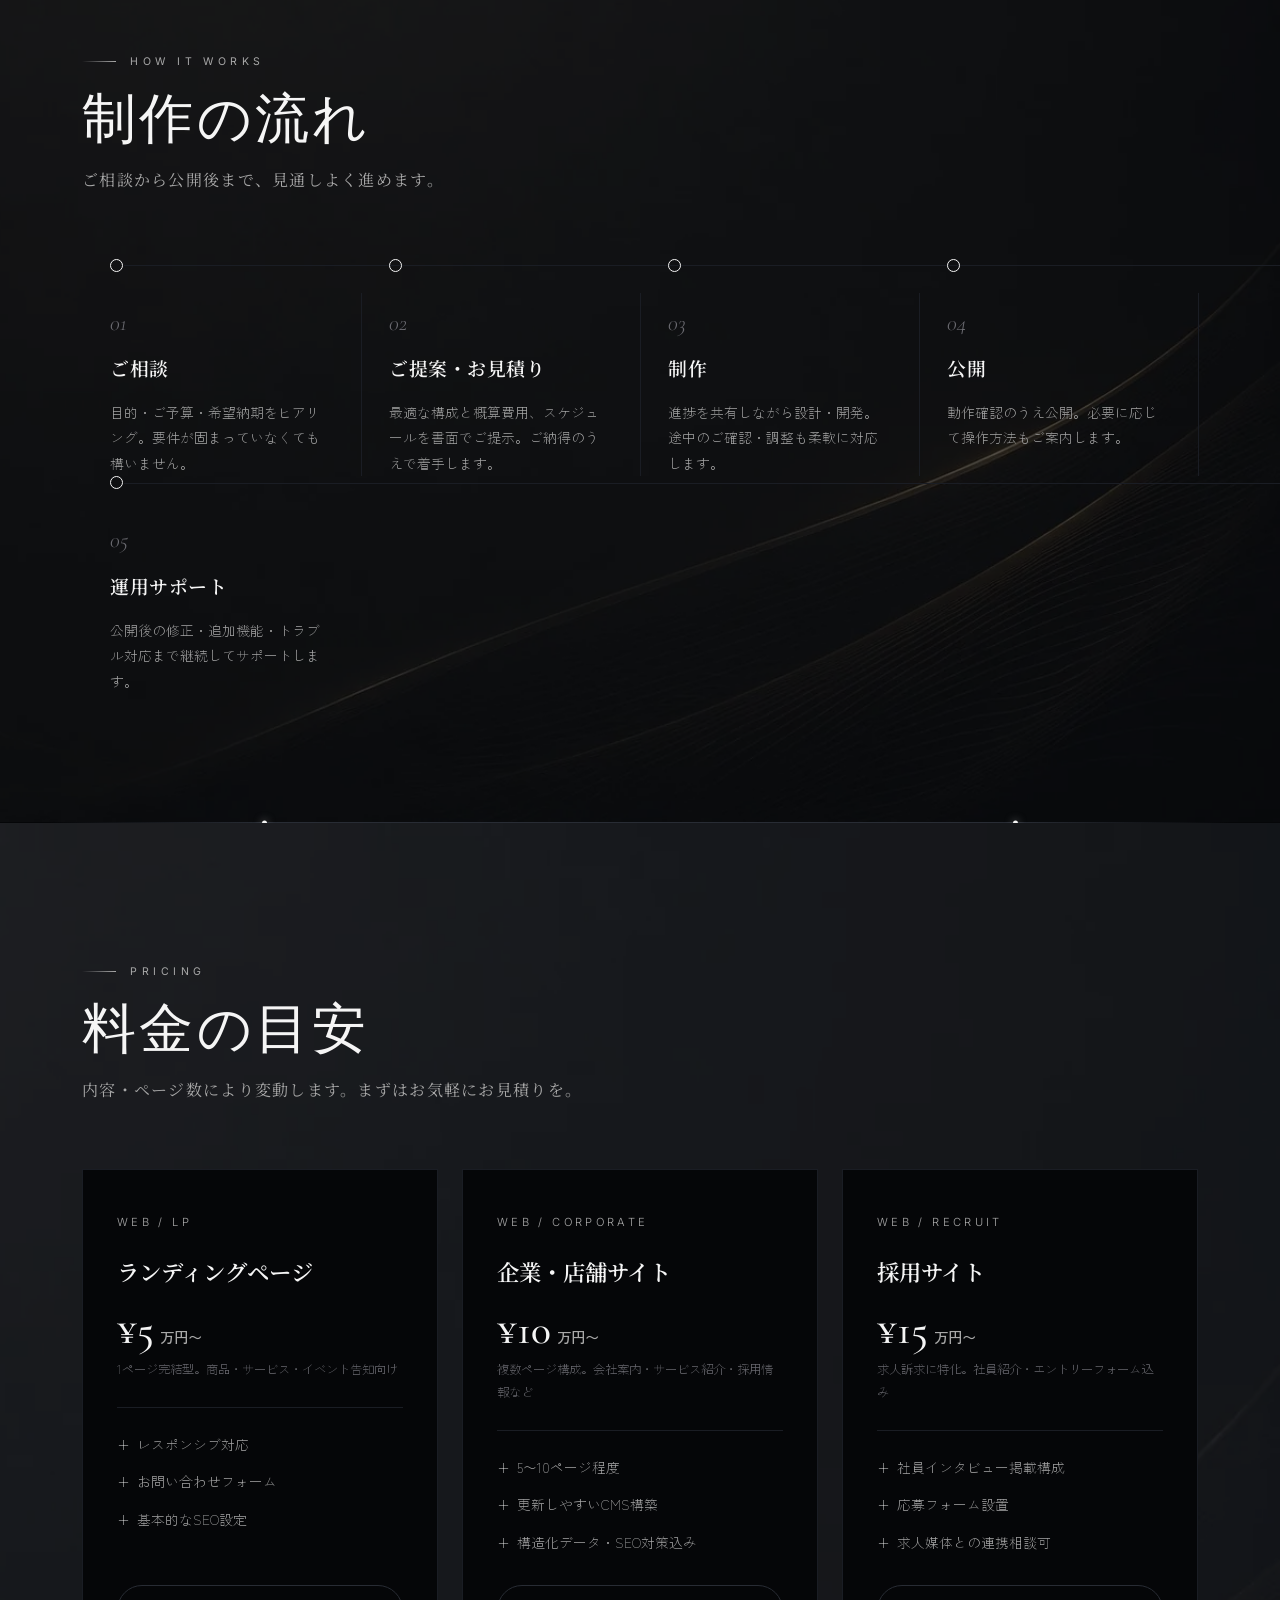
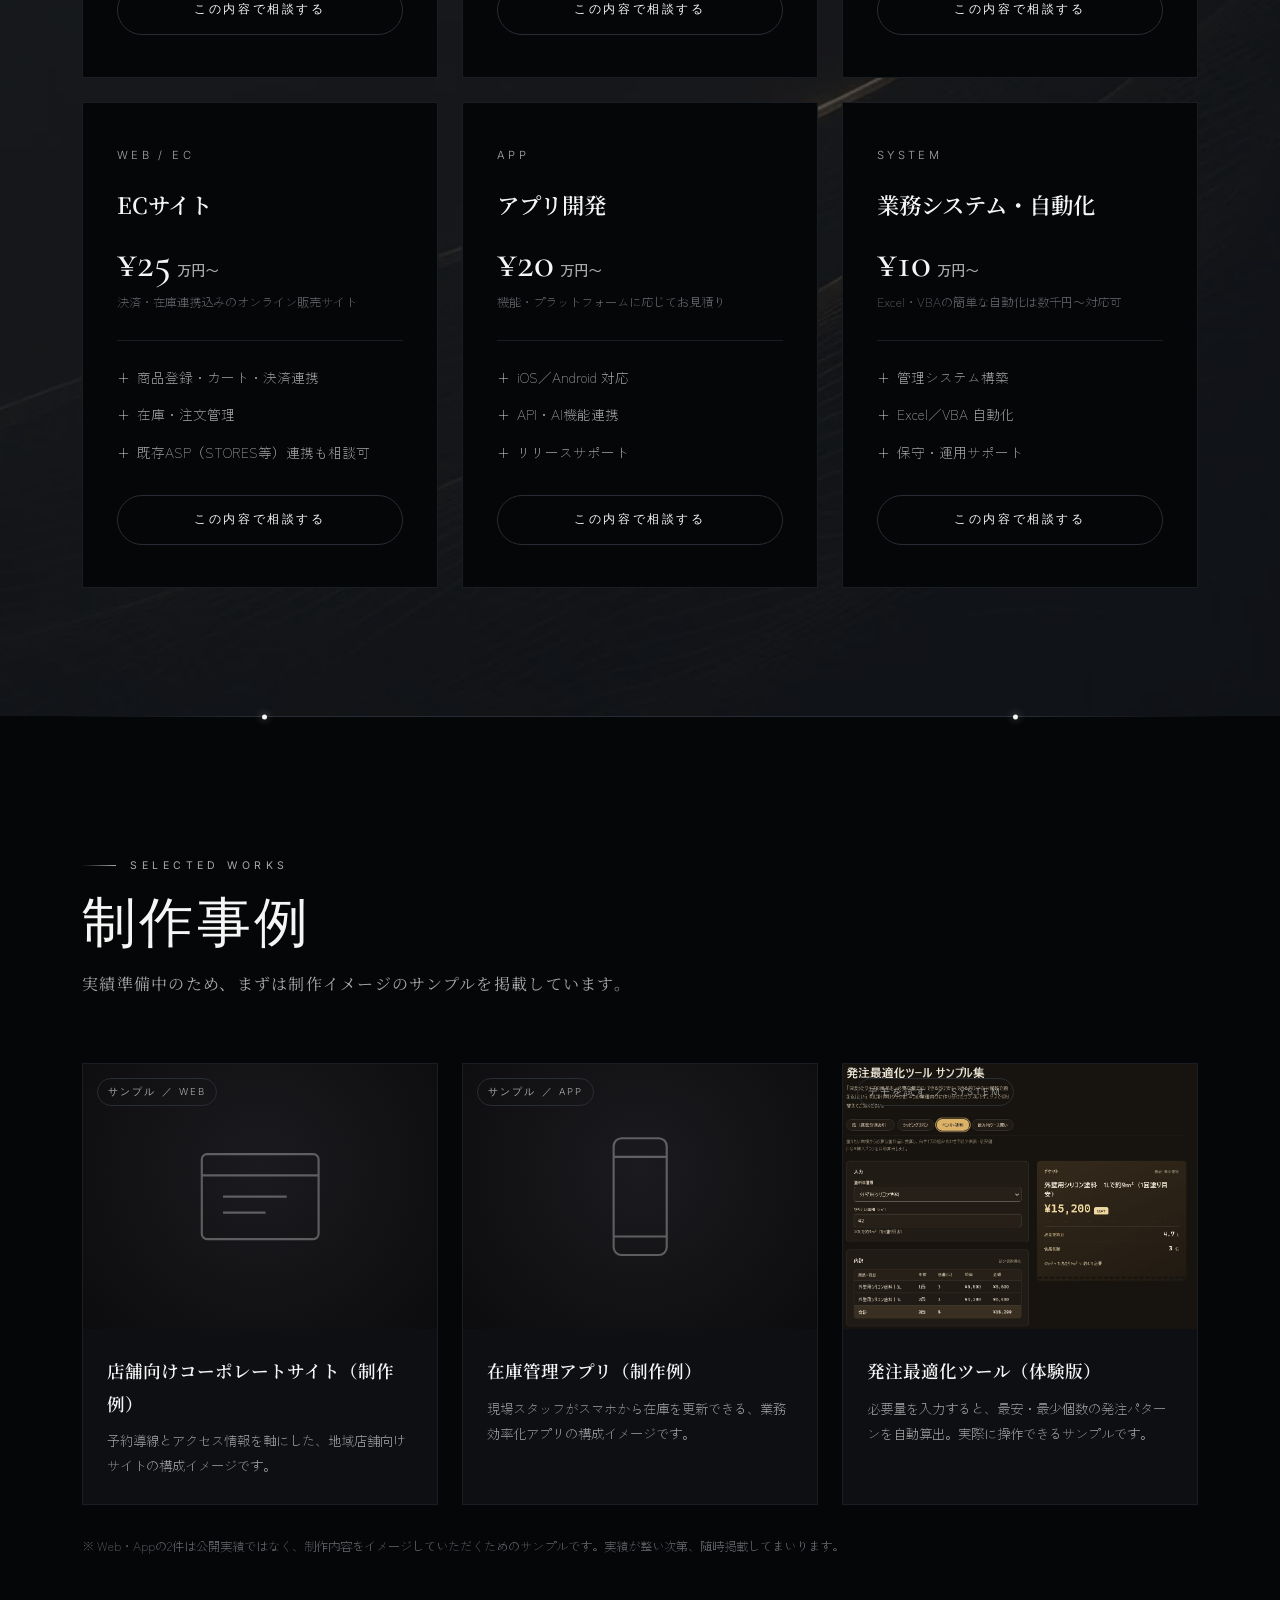
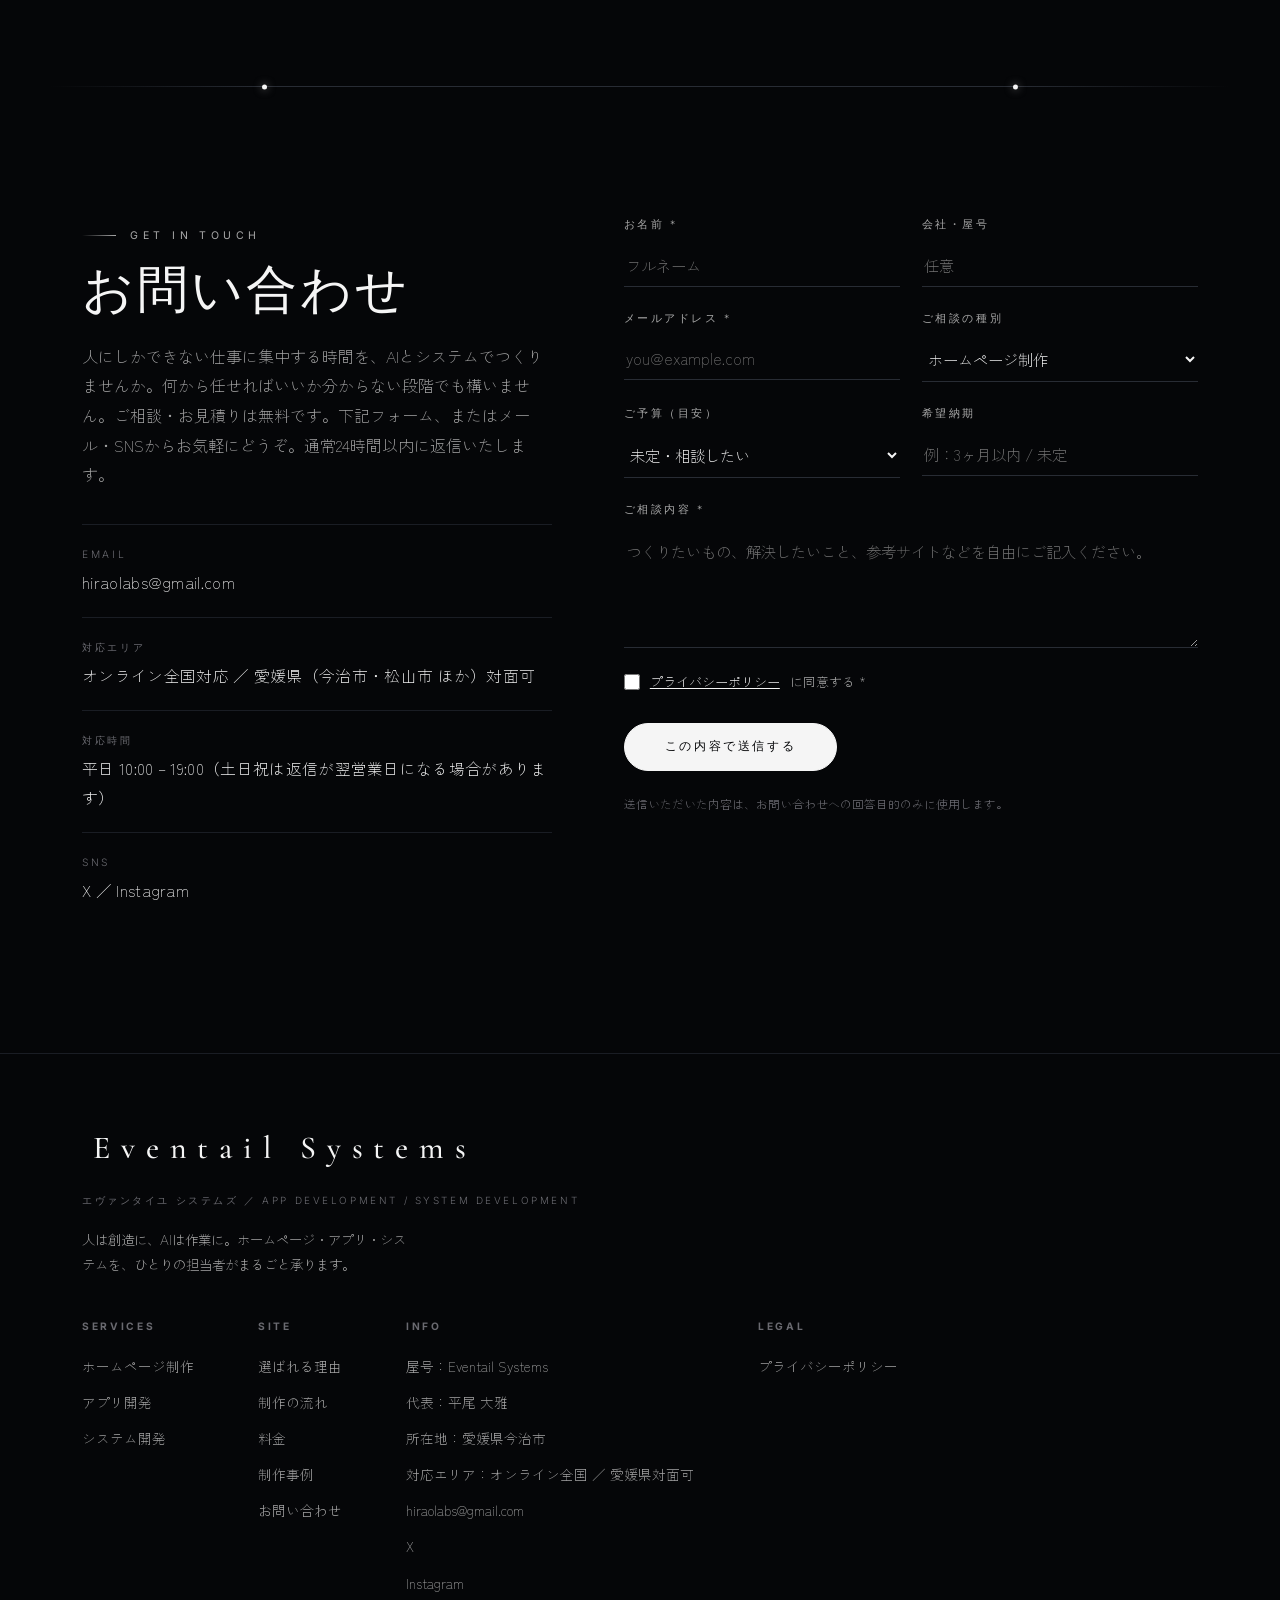
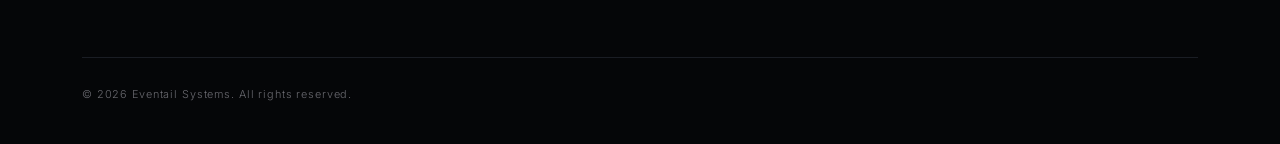
==== commit 73884ad1: "発注最適化ツールのカードに実画面サムネイルを設定 アップロードされたスクリーンショットを thumb-order-optimizer.jpg としてJPEG圧縮(99KB→83KB)して保存し、制作事" ====
--- a/docs/index.html
+++ b/docs/index.html
@@ -460,7 +460,7 @@
         <div class="body"><h3>在庫管理アプリ（制作例）</h3><p>現場スタッフがスマホから在庫を更新できる、業務効率化アプリの構成イメージです。</p></div>
       </div>
       <a class="work reveal" href="samples/order-optimizer.html" target="_blank" rel="noopener">
-        <div class="thumb"><span class="tag">デモを試す ／ System</span><svg viewBox="0 0 60 60" aria-hidden="true"><circle cx="30" cy="30" r="9"/><path d="M30 12v6M30 42v6M12 30h6M42 30h6"/></svg></div>
+        <div class="thumb thumb-img"><span class="tag">デモを試す ／ System</span><img src="assets/images/thumb-order-optimizer.jpg" alt="発注最適化ツールの画面キャプチャ" loading="lazy" width="1066" height="802"></div>
         <div class="body"><h3>発注最適化ツール（体験版）</h3><p>必要量を入力すると、最安・最少個数の発注パターンを自動算出。実際に操作できるサンプルです。</p></div>
       </a>
     </div>
--- a/docs/assets/css/style.css
+++ b/docs/assets/css/style.css
@@ -303,6 +303,9 @@
 .work .thumb{aspect-ratio:4/3;display:flex;align-items:center;justify-content:center;
   background:radial-gradient(circle at 50% 40%,#1b1b1f,#0c0c0e);position:relative;overflow:hidden}
 .work .thumb svg{width:60%;height:60%;opacity:.32;stroke:var(--white);fill:none;stroke-width:.8}
+.work .thumb.thumb-img img{width:100%;height:100%;object-fit:cover;object-position:top;
+  transition:transform .5s}
+a.work:hover .thumb.thumb-img img{transform:scale(1.05)}
 .work .thumb .tag{position:absolute;top:14px;left:14px;font-family:var(--util);font-size:.6rem;
   letter-spacing:.22em;text-transform:uppercase;color:var(--smoke);border:1px solid var(--line);
   padding:4px 10px;border-radius:999px}
